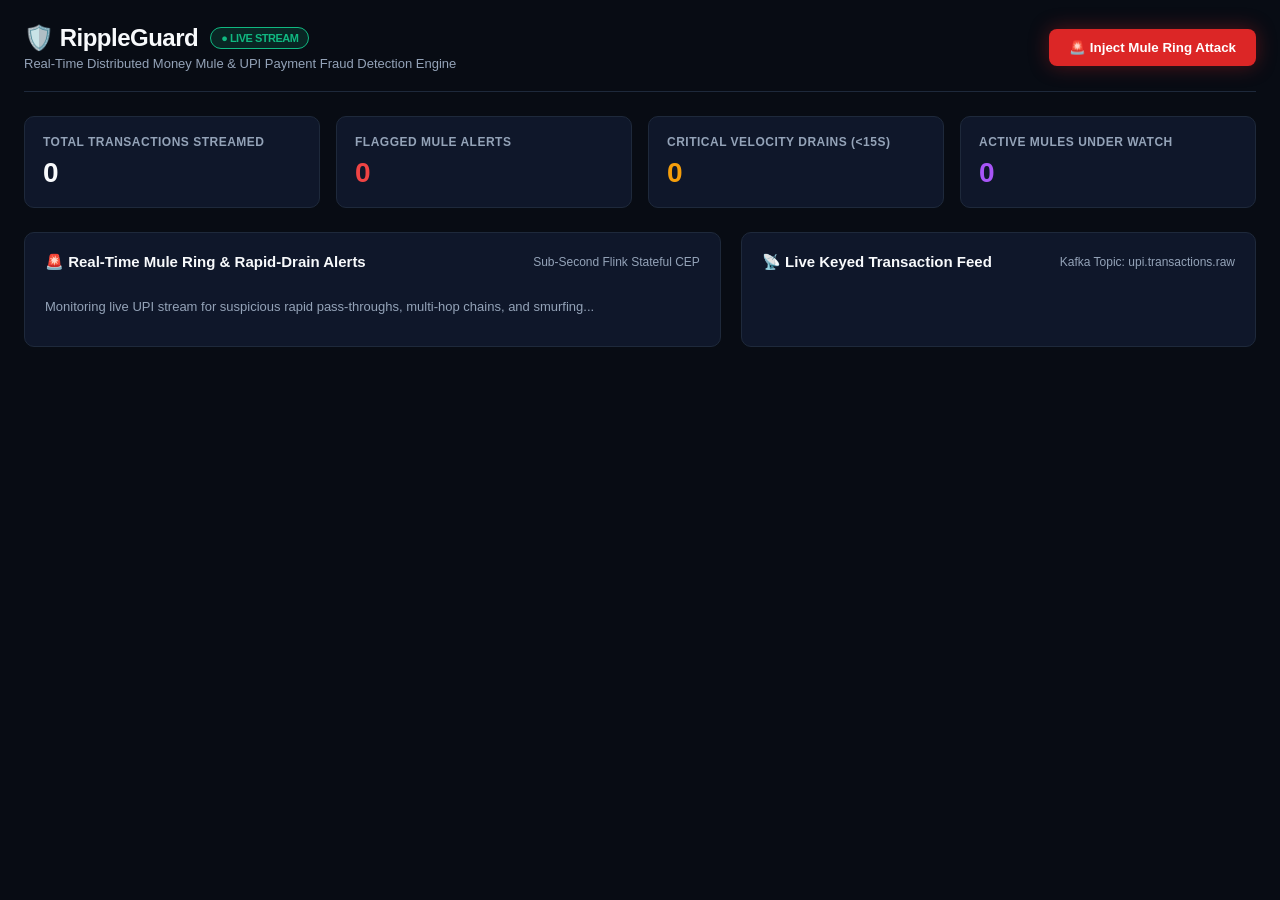
==== web-dashboard/public/index.html @ fb2a8efe "hades : test1" ====
<!DOCTYPE html>
<html lang="en">

<head>
  <meta charset="UTF-8">
  <title>UPI Fraud & Mule Stream Sentinel - SOC Dashboard</title>
  <meta name="viewport" content="width=device-width, initial-scale=1">
  <link rel="stylesheet" href="styles.css">
</head>

<body>

  <header>
    <div class="logo-group">
      <h1>🛡️ RippleGuard <span class="live-indicator">● LIVE STREAM</span></h1>
      <p style="font-size: 13px; color: var(--text-dim); margin-top: 4px;">
        Real-Time Distributed Money Mule & UPI Payment Fraud Detection Engine
      </p>
    </div>
    <button class="btn-trigger" onclick="injectMuleAttack()">🚨 Inject Mule Ring Attack</button>
  </header>

  <div class="metrics-grid">
    <div class="metric-card">
      <h3>Total Transactions Streamed</h3>
      <div class="num" id="stat-tx">0</div>
    </div>
    <div class="metric-card">
      <h3>Flagged Mule Alerts</h3>
      <div class="num" style="color: var(--accent-red);" id="stat-alerts">0</div>
    </div>
    <div class="metric-card">
      <h3>Critical Velocity Drains (&lt;15s)</h3>
      <div class="num" style="color: var(--accent-orange);" id="stat-crit">0</div>
    </div>
    <div class="metric-card">
      <h3>Active Mules Under Watch</h3>
      <div class="num" style="color: var(--accent-purple);" id="stat-mules">0</div>
    </div>
  </div>

  <div class="layout-grid">
    <!-- Left Column: Real-Time Fraud & Mule Ring Alerts -->
    <div class="panel">
      <div class="panel-title">
        <span>🚨 Real-Time Mule Ring & Rapid-Drain Alerts</span>
        <span style="font-size: 12px; color: var(--text-dim); font-weight: normal;">Sub-Second Flink Stateful CEP</span>
      </div>
      <div class="feed-list" id="alerts-feed">
        <div style="color: var(--text-dim); font-size: 13px; padding: 12px 0;">
          Monitoring live UPI stream for suspicious rapid pass-throughs, multi-hop chains, and smurfing...
        </div>
      </div>
    </div>

    <!-- Right Column: Live UPI Transaction Feed -->
    <div class="panel">
      <div class="panel-title">
        <span>📡 Live Keyed Transaction Feed</span>
        <span style="font-size: 12px; color: var(--text-dim); font-weight: normal;">Kafka Topic:
          upi.transactions.raw</span>
      </div>
      <div class="feed-list" id="tx-feed"></div>
    </div>
  </div>

  <script src="app.js"></script>
</body>

</html>
---- web-dashboard/public/styles.css ----
:root {
  --bg-dark: #080c14;
  --panel-bg: #0f172a;
  --panel-border: #1e293b;
  --accent-red: #ef4444;
  --accent-orange: #f59e0b;
  --accent-green: #10b981;
  --accent-blue: #38bdf8;
  --accent-purple: #a855f7;
  --text-main: #f8fafc;
  --text-dim: #94a3b8;
}

* {
  box-sizing: border-box;
  margin: 0;
  padding: 0;
}

body {
  font-family: -apple-system, BlinkMacSystemFont, "Segoe UI", Roboto, "Helvetica Neue", Arial, sans-serif;
  background-color: var(--bg-dark);
  color: var(--text-main);
  padding: 24px;
}

header {
  display: flex;
  justify-content: space-between;
  align-items: center;
  padding-bottom: 20px;
  border-bottom: 1px solid var(--panel-border);
  margin-bottom: 24px;
}

.logo-group h1 {
  font-size: 24px;
  font-weight: 700;
  letter-spacing: -0.5px;
  display: flex;
  align-items: center;
  gap: 12px;
}

.live-indicator {
  font-size: 11px;
  font-weight: 700;
  padding: 4px 10px;
  border-radius: 9999px;
  background: rgba(16, 185, 129, 0.15);
  color: var(--accent-green);
  border: 1px solid var(--accent-green);
}

.btn-trigger {
  background: #dc2626;
  color: white;
  border: none;
  padding: 11px 20px;
  border-radius: 8px;
  font-weight: 700;
  cursor: pointer;
  box-shadow: 0 0 20px rgba(220, 38, 38, 0.35);
  transition: all 0.2s;
}

.btn-trigger:hover {
  background: #b91c1c;
  transform: translateY(-1px);
}

.metrics-grid {
  display: grid;
  grid-template-columns: repeat(auto-fit, minmax(220px, 1fr));
  gap: 16px;
  margin-bottom: 24px;
}

.metric-card {
  background: var(--panel-bg);
  border: 1px solid var(--panel-border);
  border-radius: 10px;
  padding: 18px;
}

.metric-card h3 {
  font-size: 12px;
  color: var(--text-dim);
  text-transform: uppercase;
  letter-spacing: 0.5px;
  margin-bottom: 8px;
}

.metric-card .num {
  font-size: 28px;
  font-weight: 700;
}

.layout-grid {
  display: grid;
  grid-template-columns: 1.15fr 0.85fr;
  gap: 20px;
}

@media (max-width: 950px) {
  .layout-grid {
    grid-template-columns: 1fr;
  }
}

.panel {
  background: var(--panel-bg);
  border: 1px solid var(--panel-border);
  border-radius: 10px;
  padding: 20px;
  display: flex;
  flex-direction: column;
}

.panel-title {
  font-size: 15px;
  font-weight: 600;
  display: flex;
  justify-content: space-between;
  align-items: center;
  margin-bottom: 16px;
}

.feed-list {
  max-height: 520px;
  overflow-y: auto;
  display: flex;
  flex-direction: column;
  gap: 10px;
}

.alert-card {
  background: rgba(239, 68, 68, 0.08);
  border-left: 4px solid var(--accent-red);
  padding: 14px;
  border-radius: 6px;
  animation: slideIn 0.25s ease-out;
}

.alert-top {
  display: flex;
  justify-content: space-between;
  font-size: 13px;
  font-weight: 700;
  margin-bottom: 6px;
}

.alert-risk {
  color: var(--accent-red);
  font-weight: 700;
}

.badge-crit {
  background: var(--accent-red);
  color: white;
  padding: 2px 7px;
  border-radius: 4px;
  font-size: 10px;
  font-weight: 700;
  margin-right: 6px;
}

.badge-high {
  background: var(--accent-orange);
  color: black;
  padding: 2px 7px;
  border-radius: 4px;
  font-size: 10px;
  font-weight: 700;
  margin-right: 6px;
}

.badge-bank {
  background: #1e293b;
  color: #38bdf8;
  padding: 2px 6px;
  border-radius: 4px;
  font-size: 10px;
  font-weight: 600;
}

.badge-loc {
  color: #94a3b8;
  font-size: 11px;
}

.vpa-dim {
  color: #64748b;
  font-size: 11px;
  font-weight: normal;
}

.mule-highlight {
  color: #fca5a5;
  font-size: 13px;
  margin-bottom: 4px;
}

.alert-details-text {
  color: #cbd5e1;
  font-size: 12px;
  margin-top: 4px;
}

.alert-footer {
  font-size: 11px;
  color: #64748b;
  margin-top: 6px;
  padding-top: 4px;
  border-top: 1px dashed rgba(255, 255, 255, 0.1);
}

.alert-desc {
  font-size: 12px;
  color: var(--text-dim);
  line-height: 1.5;
}

.tx-row {
  font-family: -apple-system, BlinkMacSystemFont, "Segoe UI", Roboto, sans-serif;
  font-size: 12px;
  padding: 10px 12px;
  border-bottom: 1px solid #1e293b;
  display: flex;
  justify-content: space-between;
  align-items: center;
  border-radius: 4px;
  transition: background 0.2s;
}

.tx-row:hover {
  background: rgba(255, 255, 255, 0.02);
}

.tx-main {
  display: flex;
  flex-direction: column;
  gap: 3px;
}

.tx-flow {
  font-size: 12px;
  color: #f1f5f9;
}

.tx-meta {
  display: flex;
  align-items: center;
  gap: 8px;
}

.tx-id {
  color: #475569;
  font-size: 10px;
  font-family: ui-monospace, monospace;
}

.tx-amount {
  color: var(--accent-blue);
  font-weight: 700;
  font-size: 14px;
  font-family: ui-monospace, monospace;
}

@keyframes slideIn {
  from {
    opacity: 0;
    transform: translateY(-6px);
  }

  to {
    opacity: 1;
    transform: translateY(0);
  }
}
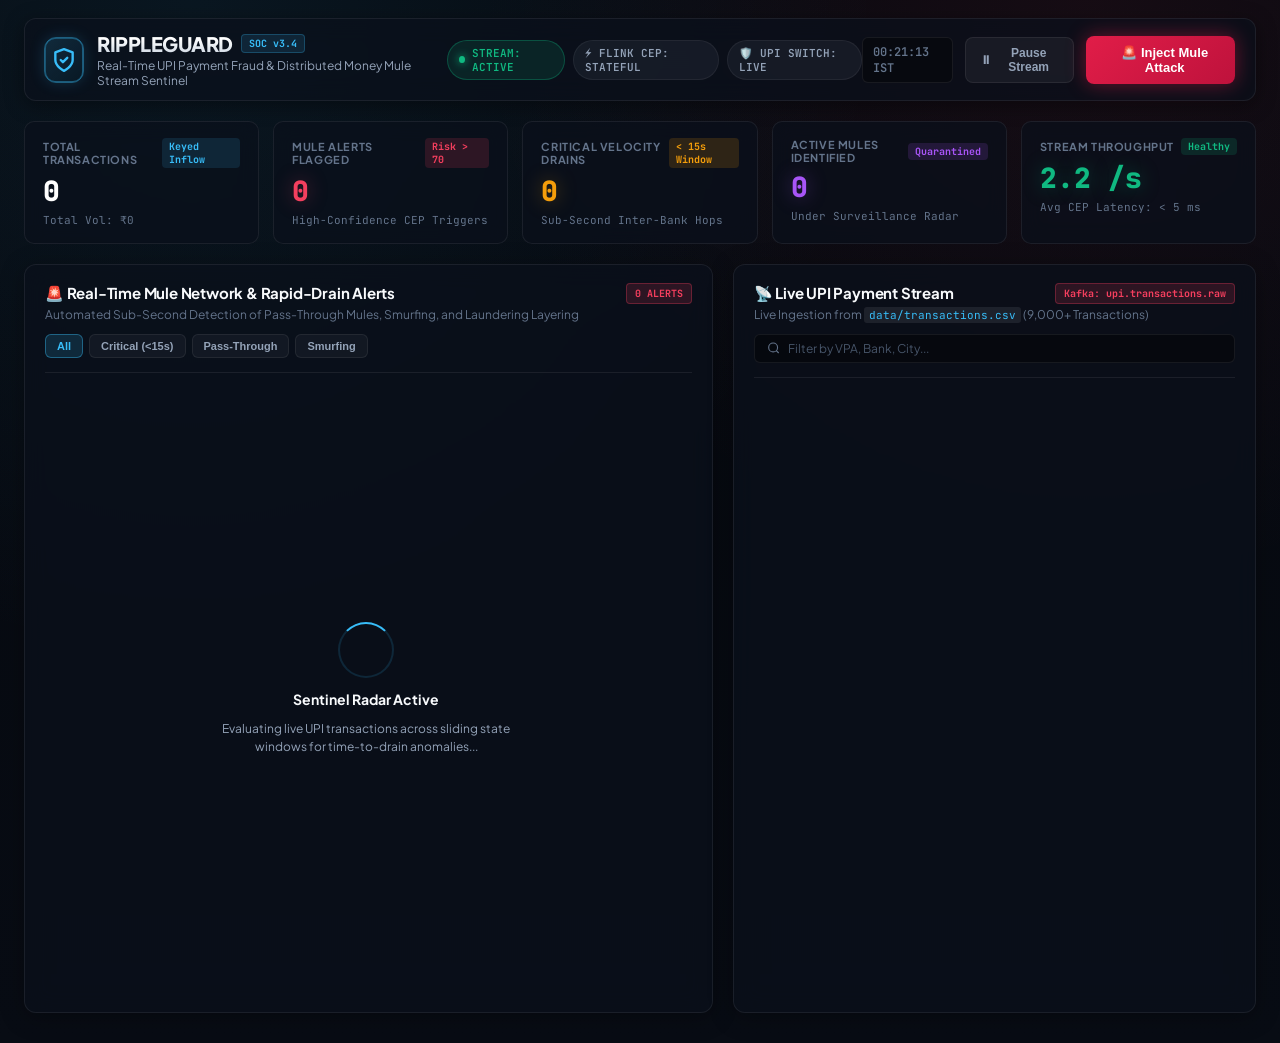
==== commit cb7ab178: "hades: test 2" ====
--- a/web-dashboard/public/index.html
+++ b/web-dashboard/public/index.html
@@ -3,68 +3,172 @@
 
 <head>
   <meta charset="UTF-8">
-  <title>UPI Fraud & Mule Stream Sentinel - SOC Dashboard</title>
+  <title>RippleGuard // UPI Money Mule Stream Sentinel - SOC Command Center</title>
   <meta name="viewport" content="width=device-width, initial-scale=1">
+  <link rel="preconnect" href="https://fonts.googleapis.com">
+  <link rel="preconnect" href="https://fonts.gstatic.com" crossorigin>
+  <link href="https://fonts.googleapis.com/css2?family=JetBrains+Mono:wght@400;500;700&family=Plus+Jakarta+Sans:wght@400;500;600;700;800&display=swap" rel="stylesheet">
   <link rel="stylesheet" href="styles.css">
 </head>
 
 <body>
 
-  <header>
-    <div class="logo-group">
-      <h1>🛡️ RippleGuard <span class="live-indicator">● LIVE STREAM</span></h1>
-      <p style="font-size: 13px; color: var(--text-dim); margin-top: 4px;">
-        Real-Time Distributed Money Mule & UPI Payment Fraud Detection Engine
-      </p>
-    </div>
-    <button class="btn-trigger" onclick="injectMuleAttack()">🚨 Inject Mule Ring Attack</button>
-  </header>
-
-  <div class="metrics-grid">
-    <div class="metric-card">
-      <h3>Total Transactions Streamed</h3>
-      <div class="num" id="stat-tx">0</div>
-    </div>
-    <div class="metric-card">
-      <h3>Flagged Mule Alerts</h3>
-      <div class="num" style="color: var(--accent-red);" id="stat-alerts">0</div>
-    </div>
-    <div class="metric-card">
-      <h3>Critical Velocity Drains (&lt;15s)</h3>
-      <div class="num" style="color: var(--accent-orange);" id="stat-crit">0</div>
-    </div>
-    <div class="metric-card">
-      <h3>Active Mules Under Watch</h3>
-      <div class="num" style="color: var(--accent-purple);" id="stat-mules">0</div>
-    </div>
-  </div>
-
-  <div class="layout-grid">
-    <!-- Left Column: Real-Time Fraud & Mule Ring Alerts -->
-    <div class="panel">
-      <div class="panel-title">
-        <span>🚨 Real-Time Mule Ring & Rapid-Drain Alerts</span>
-        <span style="font-size: 12px; color: var(--text-dim); font-weight: normal;">Sub-Second Flink Stateful CEP</span>
+  <!-- Top System Header -->
+  <header class="soc-header">
+    <div class="brand-section">
+      <div class="logo-shield">
+        <svg width="26" height="26" viewBox="0 0 24 24" fill="none" stroke="currentColor" stroke-width="2.2" stroke-linecap="round" stroke-linejoin="round">
+          <path d="M12 22s8-4 8-10V5l-8-3-8 3v7c0 6 8 10 8 10z"></path>
+          <path d="m9 12 2 2 4-4"></path>
+        </svg>
+        <span class="shield-pulse"></span>
       </div>
-      <div class="feed-list" id="alerts-feed">
-        <div style="color: var(--text-dim); font-size: 13px; padding: 12px 0;">
-          Monitoring live UPI stream for suspicious rapid pass-throughs, multi-hop chains, and smurfing...
+      <div class="brand-text">
+        <div class="brand-title">
+          <span class="title-main">RIPPLEGUARD</span>
+          <span class="version-tag">SOC v3.4</span>
+        </div>
+        <div class="brand-subtitle">
+          Real-Time UPI Payment Fraud & Distributed Money Mule Stream Sentinel
         </div>
       </div>
     </div>
 
-    <!-- Right Column: Live UPI Transaction Feed -->
-    <div class="panel">
-      <div class="panel-title">
-        <span>📡 Live Keyed Transaction Feed</span>
-        <span style="font-size: 12px; color: var(--text-dim); font-weight: normal;">Kafka Topic:
-          upi.transactions.raw</span>
+    <!-- System Telemetry Indicators -->
+    <div class="system-status-pills">
+      <div class="status-pill status-active">
+        <span class="pulse-dot"></span>
+        <span>STREAM: ACTIVE</span>
       </div>
-      <div class="feed-list" id="tx-feed"></div>
+      <div class="status-pill status-tech">
+        <span>⚡ FLINK CEP: STATEFUL</span>
+      </div>
+      <div class="status-pill status-tech">
+        <span>🛡️ UPI SWITCH: LIVE</span>
+      </div>
     </div>
-  </div>
+
+    <!-- Clock & Primary Actions -->
+    <div class="header-actions">
+      <div class="live-clock" id="live-clock">--:--:-- IST</div>
+      <button class="btn-pause" id="btn-pause" onclick="togglePauseStream()">
+        <span id="pause-icon">⏸</span> <span id="pause-label">Pause Stream</span>
+      </button>
+      <button class="btn-attack" onclick="injectMuleAttack()">
+        <span class="radar-ping"></span>
+        <span class="btn-text">🚨 Inject Mule Attack</span>
+      </button>
+    </div>
+  </header>
+
+  <!-- High-Density SOC Metrics Bar -->
+  <section class="metrics-container">
+    <div class="metric-box">
+      <div class="metric-top">
+        <span class="metric-label">TOTAL TRANSACTIONS</span>
+        <span class="metric-tag tag-blue">Keyed Inflow</span>
+      </div>
+      <div class="metric-val" id="stat-tx">0</div>
+      <div class="metric-foot" id="stat-vol">Total Vol: ₹0</div>
+    </div>
+
+    <div class="metric-box">
+      <div class="metric-top">
+        <span class="metric-label">MULE ALERTS FLAGGED</span>
+        <span class="metric-tag tag-red">Risk &gt; 70</span>
+      </div>
+      <div class="metric-val color-red" id="stat-alerts">0</div>
+      <div class="metric-foot">High-Confidence CEP Triggers</div>
+    </div>
+
+    <div class="metric-box">
+      <div class="metric-top">
+        <span class="metric-label">CRITICAL VELOCITY DRAINS</span>
+        <span class="metric-tag tag-orange">&lt; 15s Window</span>
+      </div>
+      <div class="metric-val color-orange" id="stat-crit">0</div>
+      <div class="metric-foot">Sub-Second Inter-Bank Hops</div>
+    </div>
+
+    <div class="metric-box">
+      <div class="metric-top">
+        <span class="metric-label">ACTIVE MULES IDENTIFIED</span>
+        <span class="metric-tag tag-purple">Quarantined</span>
+      </div>
+      <div class="metric-val color-purple" id="stat-mules">0</div>
+      <div class="metric-foot">Under Surveillance Radar</div>
+    </div>
+
+    <div class="metric-box">
+      <div class="metric-top">
+        <span class="metric-label">STREAM THROUGHPUT</span>
+        <span class="metric-tag tag-green">Healthy</span>
+      </div>
+      <div class="metric-val color-green" id="stat-tps">2.2 /s</div>
+      <div class="metric-foot">Avg CEP Latency: &lt; 5 ms</div>
+    </div>
+  </section>
+
+  <!-- Main Grid Workspace -->
+  <main class="soc-grid">
+    <!-- Left Panel: Real-Time Fraud & Money Mule Detection Radar -->
+    <section class="soc-panel alerts-panel">
+      <div class="panel-header">
+        <div class="panel-headline">
+          <div class="title-with-badge">
+            <h2>🚨 Real-Time Mule Network &amp; Rapid-Drain Alerts</h2>
+            <span class="panel-count-badge" id="alerts-count-badge">0 ALERTS</span>
+          </div>
+          <p class="panel-caption">Automated Sub-Second Detection of Pass-Through Mules, Smurfing, and Laundering Layering</p>
+        </div>
+        
+        <!-- Filter Pills -->
+        <div class="filter-group">
+          <button class="filter-btn active" onclick="setAlertFilter('all')">All</button>
+          <button class="filter-btn" onclick="setAlertFilter('CRITICAL')">Critical (&lt;15s)</button>
+          <button class="filter-btn" onclick="setAlertFilter('RAPID_PASS_THROUGH_MULE')">Pass-Through</button>
+          <button class="filter-btn" onclick="setAlertFilter('FAN_IN_SMURFING_AGGREGATOR')">Smurfing</button>
+        </div>
+      </div>
+
+      <div class="alerts-stream-container" id="alerts-feed">
+        <div class="empty-state" id="alerts-placeholder">
+          <div class="scanner-ring"></div>
+          <div class="empty-title">Sentinel Radar Active</div>
+          <div class="empty-desc">Evaluating live UPI transactions across sliding state windows for time-to-drain anomalies...</div>
+        </div>
+      </div>
+    </section>
+
+    <!-- Right Panel: Live UPI Keyed Transaction Feed -->
+    <section class="soc-panel tx-panel">
+      <div class="panel-header">
+        <div class="panel-headline">
+          <div class="title-with-badge">
+            <h2>📡 Live UPI Payment Stream</h2>
+            <span class="panel-count-badge tag-blue">Kafka: upi.transactions.raw</span>
+          </div>
+          <p class="panel-caption">Live Ingestion from <code class="code-tag">data/transactions.csv</code> (9,000+ Transactions)</p>
+        </div>
+
+        <!-- Search Bar -->
+        <div class="tx-search-bar">
+          <svg width="14" height="14" viewBox="0 0 24 24" fill="none" stroke="currentColor" stroke-width="2">
+            <circle cx="11" cy="11" r="8"></circle>
+            <path d="m21 21-4.3-4.3"></path>
+          </svg>
+          <input type="text" id="tx-search" placeholder="Filter by VPA, Bank, City..." oninput="onTxSearch(this.value)">
+        </div>
+      </div>
+
+      <div class="tx-stream-container" id="tx-feed"></div>
+    </section>
+  </main>
+
+  <!-- Notification Toast -->
+  <div class="toast-container" id="toast-container"></div>
 
   <script src="app.js"></script>
 </body>
 
-</html>+</html>
--- a/web-dashboard/public/styles.css
+++ b/web-dashboard/public/styles.css
@@ -1,14 +1,30 @@
+/**
+ * RippleGuard Enterprise Dark Theme Stylesheet
+ * High-Density Fintech & Cyber SOC Command Center
+ */
+
 :root {
-  --bg-dark: #080c14;
-  --panel-bg: #0f172a;
-  --panel-border: #1e293b;
-  --accent-red: #ef4444;
-  --accent-orange: #f59e0b;
-  --accent-green: #10b981;
+  --bg-core: #06090f;
+  --bg-surface: #0b111c;
+  --bg-surface-elevated: #101928;
+  --border-subtle: rgba(255, 255, 255, 0.07);
+  --border-strong: rgba(56, 189, 248, 0.2);
+  --border-glow: rgba(239, 68, 68, 0.25);
+  
   --accent-blue: #38bdf8;
+  --accent-cyan: #06b6d4;
+  --accent-emerald: #10b981;
+  --accent-crimson: #f43f5e;
+  --accent-amber: #f59e0b;
   --accent-purple: #a855f7;
-  --text-main: #f8fafc;
-  --text-dim: #94a3b8;
+
+  --text-primary: #f8fafc;
+  --text-secondary: #94a3b8;
+  --text-muted: #64748b;
+  --text-dim: #475569;
+
+  --font-sans: 'Plus Jakarta Sans', -apple-system, BlinkMacSystemFont, "Segoe UI", Roboto, sans-serif;
+  --font-mono: 'JetBrains Mono', ui-monospace, SFMono-Regular, monospace;
 }
 
 * {
@@ -18,263 +34,869 @@
 }
 
 body {
-  font-family: -apple-system, BlinkMacSystemFont, "Segoe UI", Roboto, "Helvetica Neue", Arial, sans-serif;
-  background-color: var(--bg-dark);
-  color: var(--text-main);
-  padding: 24px;
-}
-
-header {
+  font-family: var(--font-sans);
+  background-color: var(--bg-core);
+  background-image: 
+    radial-gradient(ellipse at 15% 0%, rgba(56, 189, 248, 0.08) 0%, transparent 45%),
+    radial-gradient(ellipse at 85% 0%, rgba(244, 63, 94, 0.07) 0%, transparent 40%),
+    linear-gradient(to bottom, #06090f 0%, #080c14 100%);
+  color: var(--text-primary);
+  min-height: 100vh;
+  padding: 18px 24px 30px 24px;
+  overflow-x: hidden;
+  -webkit-font-smoothing: antialiased;
+}
+
+/* ----------------------------------------------------
+   1. Header Section
+---------------------------------------------------- */
+.soc-header {
   display: flex;
   justify-content: space-between;
   align-items: center;
-  padding-bottom: 20px;
-  border-bottom: 1px solid var(--panel-border);
-  margin-bottom: 24px;
-}
-
-.logo-group h1 {
-  font-size: 24px;
-  font-weight: 700;
+  padding: 12px 20px;
+  background: rgba(11, 17, 28, 0.7);
+  backdrop-filter: blur(12px);
+  border: 1px solid var(--border-subtle);
+  border-radius: 12px;
+  margin-bottom: 20px;
+  box-shadow: 0 4px 20px rgba(0, 0, 0, 0.4);
+}
+
+.brand-section {
+  display: flex;
+  align-items: center;
+  gap: 14px;
+}
+
+.logo-shield {
+  position: relative;
+  width: 44px;
+  height: 44px;
+  background: linear-gradient(135deg, rgba(56, 189, 248, 0.15) 0%, rgba(6, 182, 212, 0.05) 100%);
+  border: 1px solid rgba(56, 189, 248, 0.35);
+  border-radius: 10px;
+  display: flex;
+  align-items: center;
+  justify-content: center;
+  color: var(--accent-blue);
+  box-shadow: 0 0 16px rgba(56, 189, 248, 0.2);
+}
+
+.shield-pulse {
+  position: absolute;
+  inset: -2px;
+  border-radius: 12px;
+  border: 1px solid var(--accent-blue);
+  opacity: 0.4;
+  animation: pulse-ring 2.5s infinite;
+}
+
+.brand-title {
+  display: flex;
+  align-items: center;
+  gap: 8px;
+}
+
+.title-main {
+  font-size: 20px;
+  font-weight: 800;
   letter-spacing: -0.5px;
+  background: linear-gradient(180deg, #ffffff 30%, #cbd5e1 100%);
+  -webkit-background-clip: text;
+  -webkit-text-fill-color: transparent;
+}
+
+.version-tag {
+  font-size: 10px;
+  font-weight: 700;
+  font-family: var(--font-mono);
+  background: rgba(56, 189, 248, 0.12);
+  color: var(--accent-blue);
+  border: 1px solid rgba(56, 189, 248, 0.25);
+  padding: 2px 7px;
+  border-radius: 4px;
+}
+
+.brand-subtitle {
+  font-size: 12px;
+  color: var(--text-secondary);
+  margin-top: 2px;
+}
+
+.system-status-pills {
+  display: flex;
+  gap: 8px;
+  align-items: center;
+}
+
+.status-pill {
+  font-size: 11px;
+  font-weight: 600;
+  font-family: var(--font-mono);
+  padding: 5px 11px;
+  border-radius: 9999px;
+  display: flex;
+  align-items: center;
+  gap: 7px;
+}
+
+.status-active {
+  background: rgba(16, 185, 129, 0.12);
+  color: var(--accent-emerald);
+  border: 1px solid rgba(16, 185, 129, 0.3);
+}
+
+.pulse-dot {
+  width: 7px;
+  height: 7px;
+  background: var(--accent-emerald);
+  border-radius: 50%;
+  box-shadow: 0 0 8px var(--accent-emerald);
+  animation: pulse 1.6s infinite;
+}
+
+.status-tech {
+  background: rgba(148, 163, 184, 0.08);
+  color: var(--text-secondary);
+  border: 1px solid rgba(255, 255, 255, 0.06);
+}
+
+.header-actions {
   display: flex;
   align-items: center;
   gap: 12px;
 }
 
-.live-indicator {
-  font-size: 11px;
-  font-weight: 700;
-  padding: 4px 10px;
-  border-radius: 9999px;
-  background: rgba(16, 185, 129, 0.15);
-  color: var(--accent-green);
-  border: 1px solid var(--accent-green);
-}
-
-.btn-trigger {
-  background: #dc2626;
+.live-clock {
+  font-family: var(--font-mono);
+  font-size: 12px;
+  font-weight: 600;
+  color: var(--text-muted);
+  background: rgba(0, 0, 0, 0.35);
+  padding: 6px 10px;
+  border-radius: 6px;
+  border: 1px solid var(--border-subtle);
+}
+
+.btn-pause {
+  background: rgba(255, 255, 255, 0.05);
+  border: 1px solid var(--border-subtle);
+  color: var(--text-secondary);
+  padding: 8px 14px;
+  border-radius: 8px;
+  font-size: 12px;
+  font-weight: 600;
+  cursor: pointer;
+  display: flex;
+  align-items: center;
+  gap: 6px;
+  transition: all 0.2s;
+}
+
+.btn-pause:hover {
+  background: rgba(255, 255, 255, 0.1);
+  color: var(--text-primary);
+}
+
+.btn-attack {
+  position: relative;
+  background: linear-gradient(135deg, #e11d48 0%, #be123c 100%);
   color: white;
   border: none;
-  padding: 11px 20px;
+  padding: 9px 18px;
   border-radius: 8px;
+  font-size: 13px;
   font-weight: 700;
   cursor: pointer;
-  box-shadow: 0 0 20px rgba(220, 38, 38, 0.35);
-  transition: all 0.2s;
-}
-
-.btn-trigger:hover {
-  background: #b91c1c;
+  display: flex;
+  align-items: center;
+  gap: 8px;
+  box-shadow: 0 0 20px rgba(225, 29, 72, 0.45);
+  transition: all 0.2s ease;
+  overflow: hidden;
+}
+
+.btn-attack:hover {
+  background: linear-gradient(135deg, #f43f5e 0%, #e11d48 100%);
+  box-shadow: 0 0 28px rgba(244, 63, 94, 0.6);
   transform: translateY(-1px);
 }
 
-.metrics-grid {
+.btn-attack:active {
+  transform: translateY(1px);
+}
+
+/* ----------------------------------------------------
+   2. Metrics Ribbon
+---------------------------------------------------- */
+.metrics-container {
   display: grid;
-  grid-template-columns: repeat(auto-fit, minmax(220px, 1fr));
-  gap: 16px;
-  margin-bottom: 24px;
-}
-
-.metric-card {
-  background: var(--panel-bg);
-  border: 1px solid var(--panel-border);
-  border-radius: 10px;
-  padding: 18px;
-}
-
-.metric-card h3 {
-  font-size: 12px;
-  color: var(--text-dim);
-  text-transform: uppercase;
-  letter-spacing: 0.5px;
-  margin-bottom: 8px;
-}
-
-.metric-card .num {
-  font-size: 28px;
-  font-weight: 700;
-}
-
-.layout-grid {
-  display: grid;
-  grid-template-columns: 1.15fr 0.85fr;
-  gap: 20px;
-}
-
-@media (max-width: 950px) {
-  .layout-grid {
+  grid-template-columns: repeat(5, 1fr);
+  gap: 14px;
+  margin-bottom: 20px;
+}
+
+@media (max-width: 1200px) {
+  .metrics-container {
+    grid-template-columns: repeat(3, 1fr);
+  }
+}
+@media (max-width: 800px) {
+  .metrics-container {
     grid-template-columns: 1fr;
   }
 }
 
-.panel {
-  background: var(--panel-bg);
-  border: 1px solid var(--panel-border);
+.metric-box {
+  background: rgba(11, 17, 28, 0.7);
+  backdrop-filter: blur(10px);
+  border: 1px solid var(--border-subtle);
   border-radius: 10px;
-  padding: 20px;
+  padding: 16px 18px;
+  position: relative;
+  overflow: hidden;
+  transition: transform 0.2s, border-color 0.2s;
+}
+
+.metric-box:hover {
+  border-color: rgba(255, 255, 255, 0.15);
+  transform: translateY(-2px);
+}
+
+.metric-top {
+  display: flex;
+  justify-content: space-between;
+  align-items: center;
+  margin-bottom: 8px;
+}
+
+.metric-label {
+  font-size: 11px;
+  font-weight: 700;
+  color: var(--text-muted);
+  letter-spacing: 0.6px;
+}
+
+.metric-tag {
+  font-size: 10px;
+  font-weight: 700;
+  font-family: var(--font-mono);
+  padding: 2px 7px;
+  border-radius: 4px;
+}
+
+.tag-blue { background: rgba(56, 189, 248, 0.12); color: var(--accent-blue); }
+.tag-red { background: rgba(244, 63, 94, 0.15); color: var(--accent-crimson); }
+.tag-orange { background: rgba(245, 158, 11, 0.15); color: var(--accent-amber); }
+.tag-purple { background: rgba(168, 85, 247, 0.15); color: var(--accent-purple); }
+.tag-green { background: rgba(16, 185, 129, 0.15); color: var(--accent-emerald); }
+
+.metric-val {
+  font-size: 28px;
+  font-weight: 800;
+  font-family: var(--font-mono);
+  line-height: 1.1;
+  margin-bottom: 6px;
+  color: #ffffff;
+}
+
+.color-red { color: var(--accent-crimson); text-shadow: 0 0 20px rgba(244, 63, 94, 0.35); }
+.color-orange { color: var(--accent-amber); text-shadow: 0 0 20px rgba(245, 158, 11, 0.35); }
+.color-purple { color: var(--accent-purple); text-shadow: 0 0 20px rgba(168, 85, 247, 0.35); }
+.color-green { color: var(--accent-emerald); text-shadow: 0 0 20px rgba(16, 185, 129, 0.35); }
+
+.metric-foot {
+  font-size: 11px;
+  color: var(--text-muted);
+  font-family: var(--font-mono);
+}
+
+/* ----------------------------------------------------
+   3. Main Grid Layout
+---------------------------------------------------- */
+.soc-grid {
+  display: grid;
+  grid-template-columns: 1.25fr 0.95fr;
+  gap: 20px;
+}
+
+@media (max-width: 1080px) {
+  .soc-grid {
+    grid-template-columns: 1fr;
+  }
+}
+
+.soc-panel {
+  background: rgba(11, 17, 28, 0.7);
+  backdrop-filter: blur(12px);
+  border: 1px solid var(--border-subtle);
+  border-radius: 12px;
+  padding: 18px 20px;
   display: flex;
   flex-direction: column;
-}
-
-.panel-title {
+  box-shadow: 0 4px 24px rgba(0, 0, 0, 0.3);
+}
+
+.panel-header {
+  margin-bottom: 16px;
+  padding-bottom: 14px;
+  border-bottom: 1px solid var(--border-subtle);
+}
+
+.panel-headline {
+  margin-bottom: 12px;
+}
+
+.title-with-badge {
+  display: flex;
+  align-items: center;
+  justify-content: space-between;
+}
+
+.title-with-badge h2 {
   font-size: 15px;
+  font-weight: 700;
+  letter-spacing: -0.2px;
+  display: flex;
+  align-items: center;
+  gap: 8px;
+}
+
+.panel-count-badge {
+  font-size: 10px;
+  font-family: var(--font-mono);
+  font-weight: 700;
+  padding: 3px 8px;
+  border-radius: 4px;
+  background: rgba(244, 63, 94, 0.15);
+  color: var(--accent-crimson);
+  border: 1px solid rgba(244, 63, 94, 0.3);
+}
+
+.panel-caption {
+  font-size: 12px;
+  color: var(--text-muted);
+  margin-top: 3px;
+}
+
+.code-tag {
+  font-family: var(--font-mono);
+  background: rgba(255, 255, 255, 0.08);
+  padding: 1px 5px;
+  border-radius: 3px;
+  font-size: 11px;
+  color: var(--accent-blue);
+}
+
+/* Filter Buttons */
+.filter-group {
+  display: flex;
+  gap: 6px;
+  flex-wrap: wrap;
+}
+
+.filter-btn {
+  background: rgba(255, 255, 255, 0.04);
+  border: 1px solid var(--border-subtle);
+  color: var(--text-secondary);
+  font-size: 11px;
   font-weight: 600;
+  padding: 5px 11px;
+  border-radius: 6px;
+  cursor: pointer;
+  transition: all 0.15s;
+}
+
+.filter-btn:hover {
+  background: rgba(255, 255, 255, 0.09);
+  color: var(--text-primary);
+}
+
+.filter-btn.active {
+  background: rgba(56, 189, 248, 0.15);
+  color: var(--accent-blue);
+  border-color: rgba(56, 189, 248, 0.4);
+}
+
+/* Search Bar */
+.tx-search-bar {
+  display: flex;
+  align-items: center;
+  gap: 8px;
+  background: rgba(0, 0, 0, 0.4);
+  border: 1px solid var(--border-subtle);
+  border-radius: 6px;
+  padding: 6px 12px;
+  color: var(--text-muted);
+}
+
+.tx-search-bar input {
+  background: transparent;
+  border: none;
+  color: var(--text-primary);
+  font-size: 12px;
+  width: 100%;
+  outline: none;
+  font-family: var(--font-sans);
+}
+
+.tx-search-bar input::placeholder {
+  color: var(--text-dim);
+}
+
+/* ----------------------------------------------------
+   4. Alert Cards Stream
+---------------------------------------------------- */
+.alerts-stream-container {
+  height: 600px;
+  overflow-y: auto;
+  display: flex;
+  flex-direction: column;
+  gap: 14px;
+  padding-right: 4px;
+}
+
+.alert-card {
+  background: linear-gradient(180deg, rgba(20, 27, 40, 0.85) 0%, rgba(13, 19, 30, 0.95) 100%);
+  border: 1px solid rgba(255, 255, 255, 0.08);
+  border-left: 4px solid var(--accent-crimson);
+  border-radius: 10px;
+  padding: 16px 18px;
+  display: flex;
+  flex-direction: column;
+  gap: 12px;
+  animation: slide-in 0.28s ease-out;
+  box-shadow: 0 4px 16px rgba(0, 0, 0, 0.35);
+  position: relative;
+  transition: transform 0.15s, border-color 0.15s;
+}
+
+.alert-card.high-severity {
+  border-left-color: var(--accent-amber);
+}
+
+.alert-card:hover {
+  transform: translateY(-1px);
+  border-color: rgba(255, 255, 255, 0.18);
+}
+
+.alert-card-top {
   display: flex;
   justify-content: space-between;
   align-items: center;
-  margin-bottom: 16px;
-}
-
-.feed-list {
-  max-height: 520px;
+}
+
+.alert-rule-badge {
+  display: flex;
+  align-items: center;
+  gap: 8px;
+}
+
+.severity-pill {
+  font-family: var(--font-mono);
+  font-size: 10px;
+  font-weight: 800;
+  padding: 3px 8px;
+  border-radius: 4px;
+  letter-spacing: 0.5px;
+}
+
+.pill-critical {
+  background: rgba(244, 63, 94, 0.2);
+  color: #ff6b85;
+  border: 1px solid rgba(244, 63, 94, 0.4);
+}
+
+.pill-high {
+  background: rgba(245, 158, 11, 0.2);
+  color: #fbbf24;
+  border: 1px solid rgba(245, 158, 11, 0.4);
+}
+
+.rule-name {
+  font-size: 13px;
+  font-weight: 700;
+  color: #ffffff;
+}
+
+.risk-meter {
+  display: flex;
+  align-items: center;
+  gap: 10px;
+}
+
+.risk-bar-container {
+  width: 64px;
+  height: 6px;
+  background: rgba(255, 255, 255, 0.1);
+  border-radius: 9999px;
+  overflow: hidden;
+}
+
+.risk-bar-fill {
+  height: 100%;
+  border-radius: 9999px;
+  background: linear-gradient(90deg, #f59e0b, #ef4444);
+}
+
+.risk-score-text {
+  font-family: var(--font-mono);
+  font-size: 12px;
+  font-weight: 700;
+  color: #ff6b85;
+}
+
+/* Laundering Flow Pipeline Visualization */
+.laundering-flow {
+  background: rgba(0, 0, 0, 0.35);
+  border: 1px solid rgba(255, 255, 255, 0.05);
+  border-radius: 8px;
+  padding: 12px 14px;
+  display: flex;
+  flex-direction: column;
+  gap: 8px;
+}
+
+.flow-step {
+  display: flex;
+  align-items: center;
+  justify-content: space-between;
+  font-size: 12px;
+}
+
+.flow-node {
+  display: flex;
+  align-items: center;
+  gap: 8px;
+}
+
+.node-role {
+  font-size: 10px;
+  font-weight: 700;
+  font-family: var(--font-mono);
+  padding: 2px 6px;
+  border-radius: 3px;
+}
+
+.role-victim { background: rgba(56, 189, 248, 0.15); color: var(--accent-blue); }
+.role-mule { background: rgba(244, 63, 94, 0.25); color: #ff6b85; font-weight: 800; border: 1px solid rgba(244, 63, 94, 0.4); }
+.role-dest { background: rgba(168, 85, 247, 0.15); color: var(--accent-purple); }
+
+.node-name {
+  font-weight: 600;
+  color: #ffffff;
+}
+
+.node-vpa {
+  font-family: var(--font-mono);
+  color: var(--text-muted);
+  font-size: 11px;
+}
+
+.flow-arrow-row {
+  display: flex;
+  align-items: center;
+  gap: 8px;
+  padding-left: 20px;
+  color: var(--accent-amber);
+  font-size: 11px;
+  font-family: var(--font-mono);
+}
+
+.flow-arrow-line {
+  flex-grow: 1;
+  height: 1px;
+  background: linear-gradient(90deg, rgba(245, 158, 11, 0.4), transparent);
+}
+
+.alert-tags-row {
+  display: flex;
+  justify-content: space-between;
+  align-items: center;
+  flex-wrap: wrap;
+  gap: 8px;
+}
+
+.tag-list {
+  display: flex;
+  align-items: center;
+  gap: 6px;
+  flex-wrap: wrap;
+}
+
+.info-pill {
+  font-size: 10px;
+  font-family: var(--font-mono);
+  font-weight: 600;
+  padding: 3px 8px;
+  border-radius: 4px;
+  background: rgba(255, 255, 255, 0.05);
+  color: var(--text-secondary);
+}
+
+.btn-quarantine {
+  background: rgba(244, 63, 94, 0.12);
+  color: #ff6b85;
+  border: 1px solid rgba(244, 63, 94, 0.3);
+  padding: 4px 10px;
+  border-radius: 5px;
+  font-size: 11px;
+  font-weight: 700;
+  cursor: pointer;
+  transition: all 0.15s;
+}
+
+.btn-quarantine:hover {
+  background: #f43f5e;
+  color: white;
+}
+
+/* ----------------------------------------------------
+   5. Live Transaction Stream
+---------------------------------------------------- */
+.tx-stream-container {
+  height: 600px;
   overflow-y: auto;
+  display: flex;
+  flex-direction: column;
+  gap: 8px;
+  padding-right: 4px;
+}
+
+.tx-item {
+  background: rgba(14, 21, 33, 0.6);
+  border: 1px solid var(--border-subtle);
+  border-radius: 8px;
+  padding: 10px 14px;
+  display: flex;
+  justify-content: space-between;
+  align-items: center;
+  animation: slide-in 0.22s ease-out;
+  transition: background 0.15s, border-color 0.15s;
+}
+
+.tx-item:hover {
+  background: rgba(20, 30, 48, 0.8);
+  border-color: rgba(255, 255, 255, 0.12);
+}
+
+.tx-left {
+  display: flex;
+  flex-direction: column;
+  gap: 3px;
+}
+
+.tx-participants {
+  display: flex;
+  align-items: center;
+  gap: 6px;
+  font-size: 12px;
+}
+
+.tx-name {
+  font-weight: 600;
+  color: #f1f5f9;
+}
+
+.tx-vpa {
+  font-family: var(--font-mono);
+  font-size: 11px;
+  color: var(--text-dim);
+}
+
+.tx-arrow {
+  color: var(--accent-blue);
+  font-weight: bold;
+}
+
+.tx-meta-row {
+  display: flex;
+  align-items: center;
+  gap: 8px;
+}
+
+.badge-bank {
+  font-family: var(--font-mono);
+  font-size: 9px;
+  font-weight: 700;
+  padding: 2px 5px;
+  border-radius: 3px;
+  background: rgba(56, 189, 248, 0.12);
+  color: var(--accent-blue);
+}
+
+.badge-city {
+  font-size: 11px;
+  color: var(--text-dim);
+}
+
+.badge-status {
+  font-size: 9px;
+  font-weight: 800;
+  font-family: var(--font-mono);
+  padding: 1px 4px;
+  border-radius: 2px;
+}
+
+.status-success { background: rgba(16, 185, 129, 0.15); color: var(--accent-emerald); }
+.status-failed { background: rgba(244, 63, 94, 0.15); color: var(--accent-crimson); }
+
+.tx-right {
+  display: flex;
+  flex-direction: column;
+  align-items: flex-end;
+  gap: 2px;
+}
+
+.tx-amount {
+  font-family: var(--font-mono);
+  font-size: 14px;
+  font-weight: 700;
+  color: var(--accent-blue);
+}
+
+.tx-time {
+  font-family: var(--font-mono);
+  font-size: 10px;
+  color: var(--text-dim);
+}
+
+/* Empty Radar State */
+.empty-state {
+  display: flex;
+  flex-direction: column;
+  align-items: center;
+  justify-content: center;
+  height: 100%;
+  text-align: center;
+  color: var(--text-muted);
+  gap: 12px;
+  padding: 40px;
+}
+
+.scanner-ring {
+  width: 56px;
+  height: 56px;
+  border: 2px solid rgba(56, 189, 248, 0.15);
+  border-top-color: var(--accent-blue);
+  border-radius: 50%;
+  animation: spin 1.8s linear infinite;
+}
+
+.empty-title {
+  font-size: 14px;
+  font-weight: 700;
+  color: var(--text-primary);
+}
+
+.empty-desc {
+  font-size: 12px;
+  max-width: 320px;
+  line-height: 1.5;
+  color: var(--text-secondary);
+}
+
+/* Toast Notifications */
+.toast-container {
+  position: fixed;
+  bottom: 24px;
+  right: 24px;
   display: flex;
   flex-direction: column;
   gap: 10px;
-}
-
-.alert-card {
-  background: rgba(239, 68, 68, 0.08);
-  border-left: 4px solid var(--accent-red);
-  padding: 14px;
-  border-radius: 6px;
-  animation: slideIn 0.25s ease-out;
-}
-
-.alert-top {
-  display: flex;
-  justify-content: space-between;
-  font-size: 13px;
-  font-weight: 700;
-  margin-bottom: 6px;
-}
-
-.alert-risk {
-  color: var(--accent-red);
-  font-weight: 700;
-}
-
-.badge-crit {
-  background: var(--accent-red);
+  z-index: 9999;
+}
+
+.toast {
+  background: rgba(16, 25, 40, 0.95);
+  border: 1px solid var(--accent-emerald);
   color: white;
-  padding: 2px 7px;
+  padding: 12px 18px;
+  border-radius: 8px;
+  font-size: 12px;
+  box-shadow: 0 8px 24px rgba(0, 0, 0, 0.5);
+  animation: slide-in 0.2s ease-out;
+}
+
+/* Animations & Scrollbars */
+@keyframes slide-in {
+  from { opacity: 0; transform: translateY(-8px); }
+  to { opacity: 1; transform: translateY(0); }
+}
+
+@keyframes pulse {
+  0%, 100% { opacity: 1; transform: scale(1); }
+  50% { opacity: 0.4; transform: scale(0.9); }
+}
+
+@keyframes pulse-ring {
+  0% { transform: scale(0.95); opacity: 0.6; }
+  50% { transform: scale(1.08); opacity: 0; }
+  100% { transform: scale(1.08); opacity: 0; }
+}
+
+@keyframes spin {
+  to { transform: rotate(360deg); }
+}
+
+::-webkit-scrollbar {
+  width: 6px;
+}
+::-webkit-scrollbar-track {
+  background: transparent;
+}
+::-webkit-scrollbar-thumb {
+  background: rgba(255, 255, 255, 0.12);
   border-radius: 4px;
-  font-size: 10px;
-  font-weight: 700;
-  margin-right: 6px;
-}
-
-.badge-high {
-  background: var(--accent-orange);
-  color: black;
-  padding: 2px 7px;
+}
+::-webkit-scrollbar-thumb:hover {
+  background: rgba(255, 255, 255, 0.22);
+}
+
+
+.toast {
+  background: rgba(16, 25, 40, 0.95);
+  border: 1px solid var(--accent-emerald);
+  color: white;
+  padding: 12px 18px;
+  border-radius: 8px;
+  font-size: 12px;
+  box-shadow: 0 8px 24px rgba(0, 0, 0, 0.5);
+  animation: slide-in 0.2s ease-out;
+}
+
+/* Animations & Scrollbars */
+@keyframes slide-in {
+  from { opacity: 0; transform: translateY(-8px); }
+  to { opacity: 1; transform: translateY(0); }
+}
+
+@keyframes pulse {
+  0%, 100% { opacity: 1; transform: scale(1); }
+  50% { opacity: 0.4; transform: scale(0.9); }
+}
+
+@keyframes pulse-ring {
+  0% { transform: scale(0.95); opacity: 0.6; }
+  50% { transform: scale(1.08); opacity: 0; }
+  100% { transform: scale(1.08); opacity: 0; }
+}
+
+@keyframes spin {
+  to { transform: rotate(360deg); }
+}
+
+::-webkit-scrollbar {
+  width: 6px;
+}
+::-webkit-scrollbar-track {
+  background: transparent;
+}
+::-webkit-scrollbar-thumb {
+  background: rgba(255, 255, 255, 0.12);
   border-radius: 4px;
-  font-size: 10px;
-  font-weight: 700;
-  margin-right: 6px;
-}
-
-.badge-bank {
-  background: #1e293b;
-  color: #38bdf8;
-  padding: 2px 6px;
-  border-radius: 4px;
-  font-size: 10px;
-  font-weight: 600;
-}
-
-.badge-loc {
-  color: #94a3b8;
-  font-size: 11px;
-}
-
-.vpa-dim {
-  color: #64748b;
-  font-size: 11px;
-  font-weight: normal;
-}
-
-.mule-highlight {
-  color: #fca5a5;
-  font-size: 13px;
-  margin-bottom: 4px;
-}
-
-.alert-details-text {
-  color: #cbd5e1;
-  font-size: 12px;
-  margin-top: 4px;
-}
-
-.alert-footer {
-  font-size: 11px;
-  color: #64748b;
-  margin-top: 6px;
-  padding-top: 4px;
-  border-top: 1px dashed rgba(255, 255, 255, 0.1);
-}
-
-.alert-desc {
-  font-size: 12px;
-  color: var(--text-dim);
-  line-height: 1.5;
-}
-
-.tx-row {
-  font-family: -apple-system, BlinkMacSystemFont, "Segoe UI", Roboto, sans-serif;
-  font-size: 12px;
-  padding: 10px 12px;
-  border-bottom: 1px solid #1e293b;
-  display: flex;
-  justify-content: space-between;
-  align-items: center;
-  border-radius: 4px;
-  transition: background 0.2s;
-}
-
-.tx-row:hover {
-  background: rgba(255, 255, 255, 0.02);
-}
-
-.tx-main {
-  display: flex;
-  flex-direction: column;
-  gap: 3px;
-}
-
-.tx-flow {
-  font-size: 12px;
-  color: #f1f5f9;
-}
-
-.tx-meta {
-  display: flex;
-  align-items: center;
-  gap: 8px;
-}
-
-.tx-id {
-  color: #475569;
-  font-size: 10px;
-  font-family: ui-monospace, monospace;
-}
-
-.tx-amount {
-  color: var(--accent-blue);
-  font-weight: 700;
-  font-size: 14px;
-  font-family: ui-monospace, monospace;
-}
-
-@keyframes slideIn {
-  from {
-    opacity: 0;
-    transform: translateY(-6px);
-  }
-
-  to {
-    opacity: 1;
-    transform: translateY(0);
-  }
+}
+::-webkit-scrollbar-thumb:hover {
+  background: rgba(255, 255, 255, 0.22);
 }
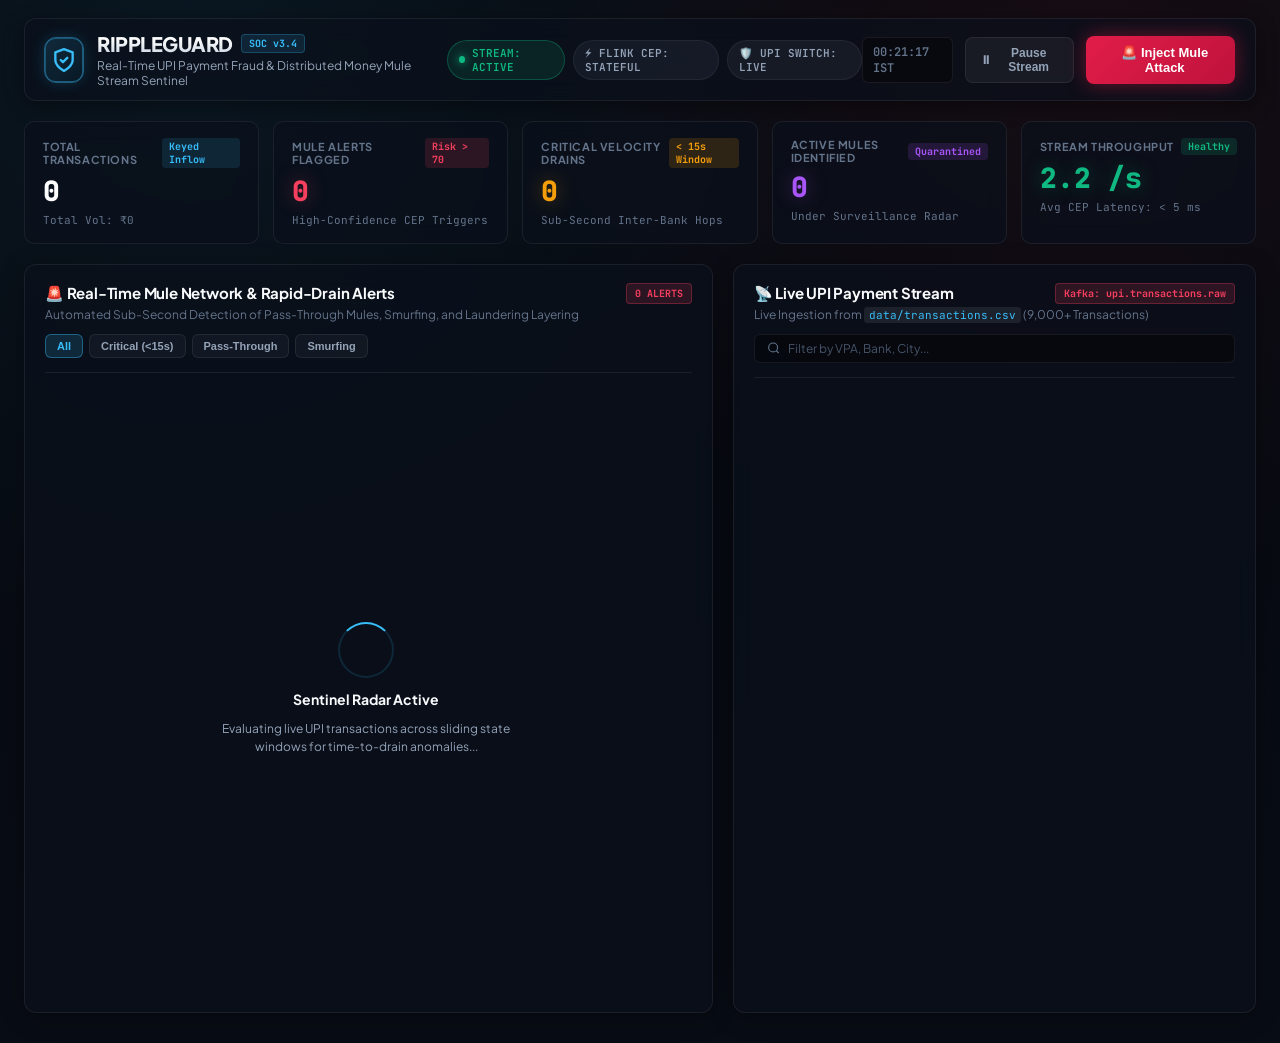
==== commit b3e8346e: "hades: working only ui needed" ====
--- a/web-dashboard/public/index.html
+++ b/web-dashboard/public/index.html
@@ -124,10 +124,10 @@
         
         <!-- Filter Pills -->
         <div class="filter-group">
-          <button class="filter-btn active" onclick="setAlertFilter('all')">All</button>
-          <button class="filter-btn" onclick="setAlertFilter('CRITICAL')">Critical (&lt;15s)</button>
-          <button class="filter-btn" onclick="setAlertFilter('RAPID_PASS_THROUGH_MULE')">Pass-Through</button>
-          <button class="filter-btn" onclick="setAlertFilter('FAN_IN_SMURFING_AGGREGATOR')">Smurfing</button>
+          <button class="filter-btn active" onclick="setAlertFilter('all', this)">All</button>
+          <button class="filter-btn" onclick="setAlertFilter('CRITICAL', this)">Critical (&lt;15s)</button>
+          <button class="filter-btn" onclick="setAlertFilter('RAPID_PASS_THROUGH_MULE', this)">Pass-Through</button>
+          <button class="filter-btn" onclick="setAlertFilter('FAN_IN_SMURFING_AGGREGATOR', this)">Smurfing</button>
         </div>
       </div>
 
--- a/web-dashboard/public/styles.css
+++ b/web-dashboard/public/styles.css
@@ -854,6 +854,18 @@
   background: rgba(255, 255, 255, 0.22);
 }
 
+/* Alert-flash animation — fires on panel header when new alert arrives */
+@keyframes alert-flash-anim {
+  0%   { background: rgba(244, 63, 94, 0.0); }
+  25%  { background: rgba(244, 63, 94, 0.18); box-shadow: 0 0 24px rgba(244, 63, 94, 0.3); }
+  60%  { background: rgba(244, 63, 94, 0.08); }
+  100% { background: transparent; }
+}
+.alert-flash {
+  animation: alert-flash-anim 1.2s ease-out forwards;
+  border-radius: 10px 10px 0 0;
+}
+
 
 .toast {
   background: rgba(16, 25, 40, 0.95);
@@ -899,4 +911,16 @@
 }
 ::-webkit-scrollbar-thumb:hover {
   background: rgba(255, 255, 255, 0.22);
+}
+
+/* Alert-flash animation — fires on panel header when new alert arrives */
+@keyframes alert-flash-anim {
+  0%   { background: rgba(244, 63, 94, 0.0); }
+  25%  { background: rgba(244, 63, 94, 0.18); box-shadow: 0 0 24px rgba(244, 63, 94, 0.3); }
+  60%  { background: rgba(244, 63, 94, 0.08); }
+  100% { background: transparent; }
+}
+.alert-flash {
+  animation: alert-flash-anim 1.2s ease-out forwards;
+  border-radius: 10px 10px 0 0;
 }
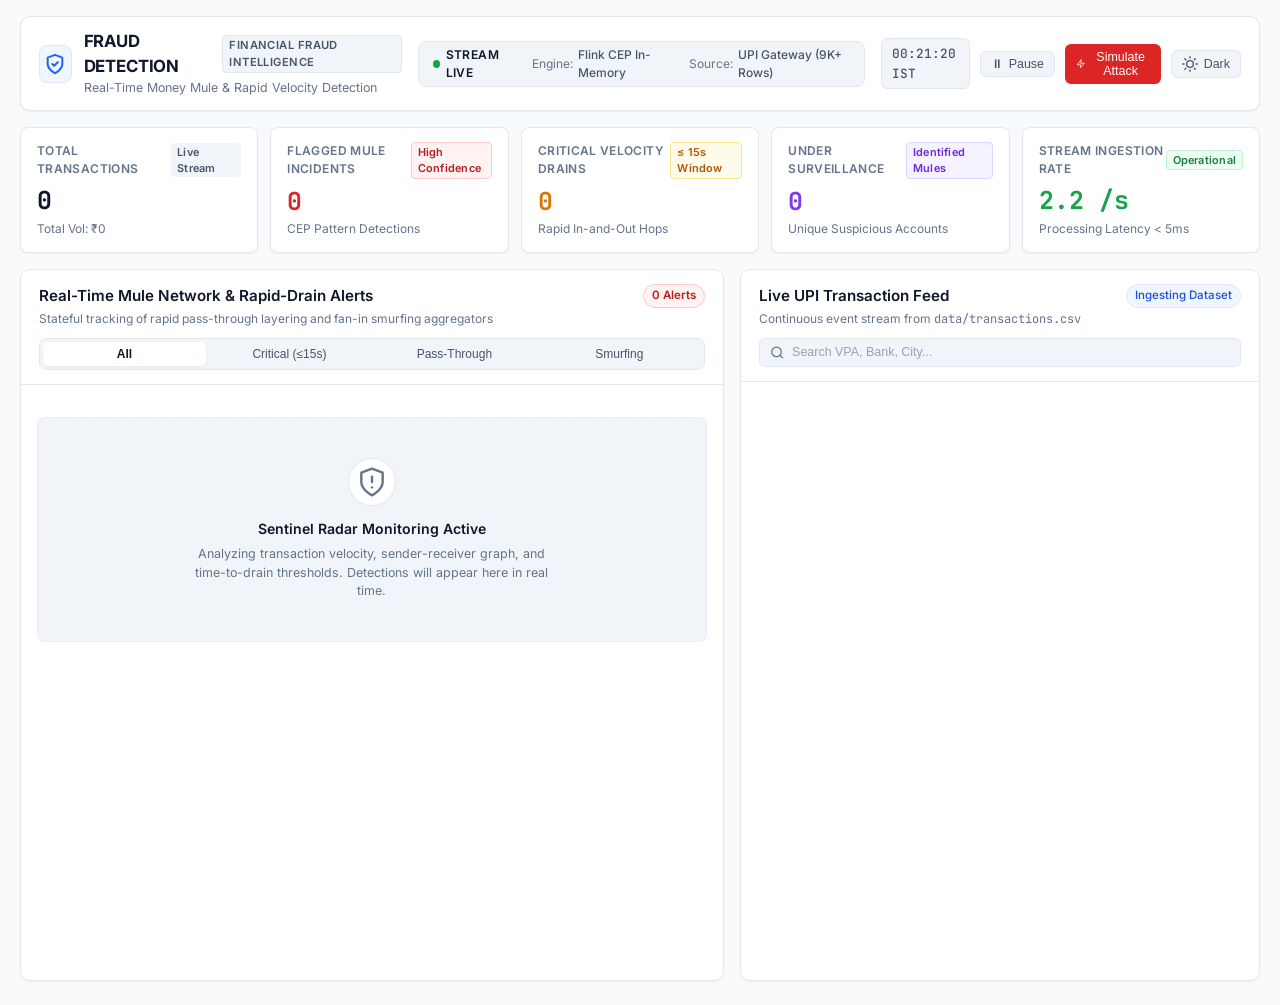
==== commit f75e1924: "hades: checked numbers logic" ====
--- a/web-dashboard/public/index.html
+++ b/web-dashboard/public/index.html
@@ -1,174 +1,211 @@
 <!DOCTYPE html>
-<html lang="en">
+<html lang="en" data-theme="light">
 
 <head>
   <meta charset="UTF-8">
-  <title>RippleGuard // UPI Money Mule Stream Sentinel - SOC Command Center</title>
+  <title>Sentinel | Real-Time UPI Money Mule & Fraud Detection Engine</title>
   <meta name="viewport" content="width=device-width, initial-scale=1">
   <link rel="preconnect" href="https://fonts.googleapis.com">
   <link rel="preconnect" href="https://fonts.gstatic.com" crossorigin>
-  <link href="https://fonts.googleapis.com/css2?family=JetBrains+Mono:wght@400;500;700&family=Plus+Jakarta+Sans:wght@400;500;600;700;800&display=swap" rel="stylesheet">
-  <link rel="stylesheet" href="styles.css">
+  <link href="https://fonts.googleapis.com/css2?family=Inter:wght@400;500;600;700&family=JetBrains+Mono:wght@400;500;600&display=swap" rel="stylesheet">
+  <link rel="stylesheet" href="styles.css?v=2">
 </head>
 
 <body>
 
-  <!-- Top System Header -->
-  <header class="soc-header">
-    <div class="brand-section">
-      <div class="logo-shield">
-        <svg width="26" height="26" viewBox="0 0 24 24" fill="none" stroke="currentColor" stroke-width="2.2" stroke-linecap="round" stroke-linejoin="round">
+  <!-- Enterprise Top Navigation Bar -->
+  <header class="app-header">
+    <div class="header-left">
+      <div class="brand-logo">
+        <svg width="22" height="22" viewBox="0 0 24 24" fill="none" stroke="currentColor" stroke-width="2.2" stroke-linecap="round" stroke-linejoin="round">
           <path d="M12 22s8-4 8-10V5l-8-3-8 3v7c0 6 8 10 8 10z"></path>
           <path d="m9 12 2 2 4-4"></path>
         </svg>
-        <span class="shield-pulse"></span>
-      </div>
-      <div class="brand-text">
-        <div class="brand-title">
-          <span class="title-main">RIPPLEGUARD</span>
-          <span class="version-tag">SOC v3.4</span>
-        </div>
-        <div class="brand-subtitle">
-          Real-Time UPI Payment Fraud & Distributed Money Mule Stream Sentinel
-        </div>
-      </div>
-    </div>
-
-    <!-- System Telemetry Indicators -->
-    <div class="system-status-pills">
-      <div class="status-pill status-active">
-        <span class="pulse-dot"></span>
-        <span>STREAM: ACTIVE</span>
-      </div>
-      <div class="status-pill status-tech">
-        <span>⚡ FLINK CEP: STATEFUL</span>
-      </div>
-      <div class="status-pill status-tech">
-        <span>🛡️ UPI SWITCH: LIVE</span>
-      </div>
-    </div>
-
-    <!-- Clock & Primary Actions -->
-    <div class="header-actions">
-      <div class="live-clock" id="live-clock">--:--:-- IST</div>
-      <button class="btn-pause" id="btn-pause" onclick="togglePauseStream()">
-        <span id="pause-icon">⏸</span> <span id="pause-label">Pause Stream</span>
+      </div>
+      <div class="brand-info">
+        <div class="brand-title-row">
+          <span class="brand-name">FRAUD DETECTION</span>
+          <span class="brand-badge">Financial Fraud Intelligence</span>
+        </div>
+        <span class="brand-sub">Real-Time Money Mule & Rapid Velocity Detection</span>
+      </div>
+    </div>
+
+    <!-- Live System Telemetry -->
+    <div class="header-center">
+      <div class="status-indicator">
+        <span class="status-dot pulse"></span>
+        <span class="status-label">Stream Live</span>
+      </div>
+      <div class="telemetry-item">
+        <span class="telemetry-label">Engine:</span>
+        <span class="telemetry-val">Flink CEP In-Memory</span>
+      </div>
+      <div class="telemetry-item">
+        <span class="telemetry-label">Source:</span>
+        <span class="telemetry-val">UPI Gateway (9K+ Rows)</span>
+      </div>
+    </div>
+
+    <!-- Actions & Theme Toggle -->
+    <div class="header-right">
+      <div class="clock-display" id="live-clock">--:--:-- IST</div>
+
+      <!-- Stream Control Button -->
+      <button class="btn btn-secondary btn-sm" id="btn-pause" onclick="togglePauseStream()" title="Pause live transaction intake">
+        <span id="pause-icon">⏸</span>
+        <span id="pause-label">Pause</span>
       </button>
-      <button class="btn-attack" onclick="injectMuleAttack()">
-        <span class="radar-ping"></span>
-        <span class="btn-text">🚨 Inject Mule Attack</span>
+
+      <!-- Simulate Attack Trigger -->
+      <button class="btn btn-danger btn-sm" onclick="injectMuleAttack()" title="Inject synthetic coordinated money mule attack">
+        <svg width="14" height="14" viewBox="0 0 24 24" fill="none" stroke="currentColor" stroke-width="2" stroke-linecap="round" stroke-linejoin="round">
+          <polygon points="13 2 3 14 12 14 11 22 21 10 12 10 13 2"></polygon>
+        </svg>
+        <span>Simulate Attack</span>
       </button>
+
+      <!-- Theme Switcher Button -->
+      <button class="theme-toggle-btn" id="theme-toggle-btn" onclick="toggleTheme()" title="Toggle Light / Dark mode" aria-label="Toggle Theme">
+        <span class="theme-icon light-icon">
+          <svg width="16" height="16" viewBox="0 0 24 24" fill="none" stroke="currentColor" stroke-width="2" stroke-linecap="round" stroke-linejoin="round">
+            <circle cx="12" cy="12" r="5"></circle>
+            <line x1="12" y1="1" x2="12" y2="3"></line>
+            <line x1="12" y1="21" x2="12" y2="23"></line>
+            <line x1="4.22" y1="4.22" x2="5.64" y2="5.64"></line>
+            <line x1="18.36" y1="18.36" x2="19.78" y2="19.78"></line>
+            <line x1="1" y1="12" x2="3" y2="12"></line>
+            <line x1="21" y1="12" x2="23" y2="12"></line>
+            <line x1="4.22" y1="19.78" x2="5.64" y2="18.36"></line>
+            <line x1="18.36" y1="5.64" x2="19.78" y2="4.22"></line>
+          </svg>
+        </span>
+        <span class="theme-icon dark-icon">
+          <svg width="16" height="16" viewBox="0 0 24 24" fill="none" stroke="currentColor" stroke-width="2" stroke-linecap="round" stroke-linejoin="round">
+            <path d="M21 12.79A9 9 0 1 1 11.21 3 7 7 0 0 0 21 12.79z"></path>
+          </svg>
+        </span>
+        <span class="theme-label" id="theme-label">Dark</span>
+      </button>
     </div>
   </header>
 
-  <!-- High-Density SOC Metrics Bar -->
-  <section class="metrics-container">
-    <div class="metric-box">
-      <div class="metric-top">
-        <span class="metric-label">TOTAL TRANSACTIONS</span>
-        <span class="metric-tag tag-blue">Keyed Inflow</span>
-      </div>
-      <div class="metric-val" id="stat-tx">0</div>
-      <div class="metric-foot" id="stat-vol">Total Vol: ₹0</div>
-    </div>
-
-    <div class="metric-box">
-      <div class="metric-top">
-        <span class="metric-label">MULE ALERTS FLAGGED</span>
-        <span class="metric-tag tag-red">Risk &gt; 70</span>
-      </div>
-      <div class="metric-val color-red" id="stat-alerts">0</div>
-      <div class="metric-foot">High-Confidence CEP Triggers</div>
-    </div>
-
-    <div class="metric-box">
-      <div class="metric-top">
-        <span class="metric-label">CRITICAL VELOCITY DRAINS</span>
-        <span class="metric-tag tag-orange">&lt; 15s Window</span>
-      </div>
-      <div class="metric-val color-orange" id="stat-crit">0</div>
-      <div class="metric-foot">Sub-Second Inter-Bank Hops</div>
-    </div>
-
-    <div class="metric-box">
-      <div class="metric-top">
-        <span class="metric-label">ACTIVE MULES IDENTIFIED</span>
-        <span class="metric-tag tag-purple">Quarantined</span>
-      </div>
-      <div class="metric-val color-purple" id="stat-mules">0</div>
-      <div class="metric-foot">Under Surveillance Radar</div>
-    </div>
-
-    <div class="metric-box">
-      <div class="metric-top">
-        <span class="metric-label">STREAM THROUGHPUT</span>
-        <span class="metric-tag tag-green">Healthy</span>
-      </div>
-      <div class="metric-val color-green" id="stat-tps">2.2 /s</div>
-      <div class="metric-foot">Avg CEP Latency: &lt; 5 ms</div>
+  <!-- Executive KPI Metrics Overview -->
+  <section class="metrics-grid">
+    <div class="metric-card">
+      <div class="metric-header">
+        <span class="metric-title">Total Transactions</span>
+        <span class="metric-badge neutral">Live Stream</span>
+      </div>
+      <div class="metric-value" id="stat-tx">0</div>
+      <div class="metric-sub" id="stat-vol">Total Vol: ₹0</div>
+    </div>
+
+    <div class="metric-card danger-card">
+      <div class="metric-header">
+        <span class="metric-title">Flagged Mule Incidents</span>
+        <span class="metric-badge danger">High Confidence</span>
+      </div>
+      <div class="metric-value danger-text" id="stat-alerts">0</div>
+      <div class="metric-sub">CEP Pattern Detections</div>
+    </div>
+
+    <div class="metric-card warning-card">
+      <div class="metric-header">
+        <span class="metric-title">Critical Velocity Drains</span>
+        <span class="metric-badge warning">&le; 15s Window</span>
+      </div>
+      <div class="metric-value warning-text" id="stat-crit">0</div>
+      <div class="metric-sub">Rapid In-and-Out Hops</div>
+    </div>
+
+    <div class="metric-card purple-card">
+      <div class="metric-header">
+        <span class="metric-title">Under Surveillance</span>
+        <span class="metric-badge purple">Identified Mules</span>
+      </div>
+      <div class="metric-value purple-text" id="stat-mules">0</div>
+      <div class="metric-sub">Unique Suspicious Accounts</div>
+    </div>
+
+    <div class="metric-card success-card">
+      <div class="metric-header">
+        <span class="metric-title">Stream Ingestion Rate</span>
+        <span class="metric-badge success">Operational</span>
+      </div>
+      <div class="metric-value success-text" id="stat-tps">2.2 /s</div>
+      <div class="metric-sub">Processing Latency &lt; 5ms</div>
     </div>
   </section>
 
-  <!-- Main Grid Workspace -->
-  <main class="soc-grid">
-    <!-- Left Panel: Real-Time Fraud & Money Mule Detection Radar -->
-    <section class="soc-panel alerts-panel">
+  <!-- Main Split Console Area -->
+  <main class="console-layout">
+    
+    <!-- Left Workspace: Mule Risk & Pattern Alerts -->
+    <section class="console-panel alerts-section">
       <div class="panel-header">
-        <div class="panel-headline">
-          <div class="title-with-badge">
-            <h2>🚨 Real-Time Mule Network &amp; Rapid-Drain Alerts</h2>
-            <span class="panel-count-badge" id="alerts-count-badge">0 ALERTS</span>
+        <div class="panel-title-block">
+          <div class="panel-title-row">
+            <h2>Real-Time Mule Network &amp; Rapid-Drain Alerts</h2>
+            <span class="counter-badge" id="alerts-count-badge">0 Alerts</span>
           </div>
-          <p class="panel-caption">Automated Sub-Second Detection of Pass-Through Mules, Smurfing, and Laundering Layering</p>
-        </div>
-        
-        <!-- Filter Pills -->
-        <div class="filter-group">
-          <button class="filter-btn active" onclick="setAlertFilter('all', this)">All</button>
-          <button class="filter-btn" onclick="setAlertFilter('CRITICAL', this)">Critical (&lt;15s)</button>
-          <button class="filter-btn" onclick="setAlertFilter('RAPID_PASS_THROUGH_MULE', this)">Pass-Through</button>
-          <button class="filter-btn" onclick="setAlertFilter('FAN_IN_SMURFING_AGGREGATOR', this)">Smurfing</button>
-        </div>
-      </div>
-
-      <div class="alerts-stream-container" id="alerts-feed">
-        <div class="empty-state" id="alerts-placeholder">
-          <div class="scanner-ring"></div>
-          <div class="empty-title">Sentinel Radar Active</div>
-          <div class="empty-desc">Evaluating live UPI transactions across sliding state windows for time-to-drain anomalies...</div>
+          <p class="panel-description">Stateful tracking of rapid pass-through layering and fan-in smurfing aggregators</p>
+        </div>
+
+        <!-- Filter Tabs / Segmented Control -->
+        <div class="segmented-control" role="tablist">
+          <button class="seg-btn active" onclick="setAlertFilter('all', this)">All</button>
+          <button class="seg-btn" onclick="setAlertFilter('CRITICAL', this)">Critical (&le;15s)</button>
+          <button class="seg-btn" onclick="setAlertFilter('RAPID_PASS_THROUGH_MULE', this)">Pass-Through</button>
+          <button class="seg-btn" onclick="setAlertFilter('FAN_IN_SMURFING_AGGREGATOR', this)">Smurfing</button>
+        </div>
+      </div>
+
+      <div class="panel-body alerts-scroll-area" id="alerts-feed">
+        <div class="empty-placeholder" id="alerts-placeholder">
+          <div class="placeholder-icon">
+            <svg width="32" height="32" viewBox="0 0 24 24" fill="none" stroke="currentColor" stroke-width="1.8" stroke-linecap="round" stroke-linejoin="round">
+              <path d="M12 22s8-4 8-10V5l-8-3-8 3v7c0 6 8 10 8 10z"></path>
+              <line x1="12" y1="8" x2="12" y2="12"></line>
+              <line x1="12" y1="16" x2="12.01" y2="16"></line>
+            </svg>
+          </div>
+          <div class="placeholder-title">Sentinel Radar Monitoring Active</div>
+          <p class="placeholder-text">Analyzing transaction velocity, sender-receiver graph, and time-to-drain thresholds. Detections will appear here in real time.</p>
         </div>
       </div>
     </section>
 
-    <!-- Right Panel: Live UPI Keyed Transaction Feed -->
-    <section class="soc-panel tx-panel">
+    <!-- Right Workspace: Live Transaction Stream Ledger -->
+    <section class="console-panel ledger-section">
       <div class="panel-header">
-        <div class="panel-headline">
-          <div class="title-with-badge">
-            <h2>📡 Live UPI Payment Stream</h2>
-            <span class="panel-count-badge tag-blue">Kafka: upi.transactions.raw</span>
+        <div class="panel-title-block">
+          <div class="panel-title-row">
+            <h2>Live UPI Transaction Feed</h2>
+            <span class="feed-tag">Ingesting Dataset</span>
           </div>
-          <p class="panel-caption">Live Ingestion from <code class="code-tag">data/transactions.csv</code> (9,000+ Transactions)</p>
-        </div>
-
-        <!-- Search Bar -->
-        <div class="tx-search-bar">
-          <svg width="14" height="14" viewBox="0 0 24 24" fill="none" stroke="currentColor" stroke-width="2">
+          <p class="panel-description">Continuous event stream from <code>data/transactions.csv</code></p>
+        </div>
+
+        <!-- Clean Search Box -->
+        <div class="search-box">
+          <svg width="15" height="15" viewBox="0 0 24 24" fill="none" stroke="currentColor" stroke-width="2" stroke-linecap="round" stroke-linejoin="round">
             <circle cx="11" cy="11" r="8"></circle>
-            <path d="m21 21-4.3-4.3"></path>
+            <line x1="21" y1="21" x2="16.65" y2="16.65"></line>
           </svg>
-          <input type="text" id="tx-search" placeholder="Filter by VPA, Bank, City..." oninput="onTxSearch(this.value)">
-        </div>
-      </div>
-
-      <div class="tx-stream-container" id="tx-feed"></div>
+          <input type="text" id="tx-search" placeholder="Search VPA, Bank, City..." oninput="onTxSearch(this.value)" autocomplete="off">
+        </div>
+      </div>
+
+      <div class="panel-body ledger-scroll-area" id="tx-feed"></div>
     </section>
+
   </main>
 
-  <!-- Notification Toast -->
-  <div class="toast-container" id="toast-container"></div>
-
-  <script src="app.js"></script>
+  <!-- Clean Floating Toast Container -->
+  <div class="toast-wrapper" id="toast-container"></div>
+
+  <script src="app.js?v=2"></script>
 </body>
 
 </html>
--- a/web-dashboard/public/styles.css
+++ b/web-dashboard/public/styles.css
@@ -1,926 +1,1122 @@
 /**
- * RippleGuard Enterprise Dark Theme Stylesheet
- * High-Density Fintech & Cyber SOC Command Center
+ * Enterprise Banking & Fraud Surveillance Stylesheet
+ * Supports Seamless Light & Dark Theme Switching
  */
 
-:root {
-  --bg-core: #06090f;
-  --bg-surface: #0b111c;
-  --bg-surface-elevated: #101928;
-  --border-subtle: rgba(255, 255, 255, 0.07);
-  --border-strong: rgba(56, 189, 248, 0.2);
-  --border-glow: rgba(239, 68, 68, 0.25);
+/* ========================================================
+   1. Theme Color Design Tokens
+   ======================================================== */
+
+:root,
+[data-theme="light"] {
+  /* Surfaces & Backgrounds */
+  --bg-app: #f8fafc;
+  --bg-surface: #ffffff;
+  --bg-surface-elevated: #ffffff;
+  --bg-surface-subtle: #f1f5f9;
+  --bg-hover: #f8fafc;
   
-  --accent-blue: #38bdf8;
-  --accent-cyan: #06b6d4;
-  --accent-emerald: #10b981;
-  --accent-crimson: #f43f5e;
-  --accent-amber: #f59e0b;
-  --accent-purple: #a855f7;
-
+  /* Borders */
+  --border-subtle: #e2e8f0;
+  --border-strong: #cbd5e1;
+  --border-focus: #3b82f6;
+
+  /* Typography */
+  --text-primary: #0f172a;
+  --text-secondary: #475569;
+  --text-muted: #64748b;
+  --text-dim: #94a3b8;
+
+  /* Enterprise Functional Palettes */
+  --color-primary: #2563eb;
+  --color-primary-subtle: #eff6ff;
+  --color-primary-text: #1d4ed8;
+
+  --color-danger: #dc2626;
+  --color-danger-subtle: #fef2f2;
+  --color-danger-border: #fecaca;
+  --color-danger-text: #b91c1c;
+
+  --color-warning: #d97706;
+  --color-warning-subtle: #fffbeb;
+  --color-warning-border: #fde68a;
+  --color-warning-text: #b45309;
+
+  --color-success: #16a34a;
+  --color-success-subtle: #f0fdf4;
+  --color-success-border: #bbf7d0;
+  --color-success-text: #15803d;
+
+  --color-purple: #7c3aed;
+  --color-purple-subtle: #f5f3ff;
+  --color-purple-border: #ddd6fe;
+  --color-purple-text: #6d28d9;
+
+  /* Card Shadows */
+  --shadow-sm: 0 1px 2px 0 rgba(0, 0, 0, 0.05);
+  --shadow-md: 0 4px 6px -1px rgba(0, 0, 0, 0.07), 0 2px 4px -2px rgba(0, 0, 0, 0.05);
+  --shadow-lg: 0 10px 15px -3px rgba(0, 0, 0, 0.08), 0 4px 6px -4px rgba(0, 0, 0, 0.03);
+
+  /* Scrollbar */
+  --scrollbar-thumb: #cbd5e1;
+  --scrollbar-track: transparent;
+}
+
+[data-theme="dark"] {
+  /* Surfaces & Backgrounds */
+  --bg-app: #0b0f17;
+  --bg-surface: #111827;
+  --bg-surface-elevated: #1a2234;
+  --bg-surface-subtle: #1e293b;
+  --bg-hover: #1f293d;
+
+  /* Borders */
+  --border-subtle: #243042;
+  --border-strong: #334155;
+  --border-focus: #60a5fa;
+
+  /* Typography */
   --text-primary: #f8fafc;
-  --text-secondary: #94a3b8;
-  --text-muted: #64748b;
-  --text-dim: #475569;
-
-  --font-sans: 'Plus Jakarta Sans', -apple-system, BlinkMacSystemFont, "Segoe UI", Roboto, sans-serif;
-  --font-mono: 'JetBrains Mono', ui-monospace, SFMono-Regular, monospace;
-}
-
-* {
+  --text-secondary: #cbd5e1;
+  --text-muted: #94a3b8;
+  --text-dim: #64748b;
+
+  /* Enterprise Functional Palettes */
+  --color-primary: #3b82f6;
+  --color-primary-subtle: rgba(59, 130, 246, 0.12);
+  --color-primary-text: #93c5fd;
+
+  --color-danger: #ef4444;
+  --color-danger-subtle: rgba(239, 68, 68, 0.14);
+  --color-danger-border: rgba(239, 68, 68, 0.35);
+  --color-danger-text: #fca5a5;
+
+  --color-warning: #f59e0b;
+  --color-warning-subtle: rgba(245, 158, 11, 0.14);
+  --color-warning-border: rgba(245, 158, 11, 0.35);
+  --color-warning-text: #fde68a;
+
+  --color-success: #22c55e;
+  --color-success-subtle: rgba(34, 197, 94, 0.14);
+  --color-success-border: rgba(34, 197, 94, 0.35);
+  --color-success-text: #86efac;
+
+  --color-purple: #a855f7;
+  --color-purple-subtle: rgba(168, 85, 247, 0.14);
+  --color-purple-border: rgba(168, 85, 247, 0.35);
+  --color-purple-text: #d8b4fe;
+
+  /* Card Shadows */
+  --shadow-sm: 0 1px 3px 0 rgba(0, 0, 0, 0.3);
+  --shadow-md: 0 4px 6px -1px rgba(0, 0, 0, 0.4), 0 2px 4px -2px rgba(0, 0, 0, 0.3);
+  --shadow-lg: 0 10px 15px -3px rgba(0, 0, 0, 0.5), 0 4px 6px -4px rgba(0, 0, 0, 0.3);
+
+  /* Scrollbar */
+  --scrollbar-thumb: #334155;
+  --scrollbar-track: transparent;
+}
+
+/* ========================================================
+   2. Reset & Global Layout
+   ======================================================== */
+
+*, *::before, *::after {
   box-sizing: border-box;
   margin: 0;
   padding: 0;
 }
 
 body {
-  font-family: var(--font-sans);
-  background-color: var(--bg-core);
-  background-image: 
-    radial-gradient(ellipse at 15% 0%, rgba(56, 189, 248, 0.08) 0%, transparent 45%),
-    radial-gradient(ellipse at 85% 0%, rgba(244, 63, 94, 0.07) 0%, transparent 40%),
-    linear-gradient(to bottom, #06090f 0%, #080c14 100%);
-  color: var(--text-primary);
+  font-family: 'Inter', -apple-system, BlinkMacSystemFont, "Segoe UI", Roboto, sans-serif;
+  background-color: var(--bg-app);
+  color: var(--text-primary);
+  line-height: 1.5;
   min-height: 100vh;
-  padding: 18px 24px 30px 24px;
-  overflow-x: hidden;
+  padding: 16px 20px 24px 20px;
+  transition: background-color 0.2s ease, color 0.2s ease;
   -webkit-font-smoothing: antialiased;
 }
 
-/* ----------------------------------------------------
-   1. Header Section
----------------------------------------------------- */
-.soc-header {
+/* Monospace font standard */
+.font-mono, code {
+  font-family: 'JetBrains Mono', ui-monospace, SFMono-Regular, monospace;
+}
+
+/* ========================================================
+   3. Top Navigation Header
+   ======================================================== */
+
+.app-header {
   display: flex;
   justify-content: space-between;
   align-items: center;
-  padding: 12px 20px;
-  background: rgba(11, 17, 28, 0.7);
-  backdrop-filter: blur(12px);
-  border: 1px solid var(--border-subtle);
+  gap: 16px;
+  padding: 12px 18px;
+  background: var(--bg-surface);
+  border: 1px solid var(--border-subtle);
+  border-radius: 10px;
+  box-shadow: var(--shadow-sm);
+  margin-bottom: 16px;
+}
+
+.header-left {
+  display: flex;
+  align-items: center;
+  gap: 12px;
+}
+
+.brand-logo {
+  display: flex;
+  align-items: center;
+  justify-content: center;
+  width: 38px;
+  height: 38px;
+  background: var(--color-primary-subtle);
+  color: var(--color-primary);
+  border-radius: 8px;
+  border: 1px solid var(--border-subtle);
+}
+
+.brand-info {
+  display: flex;
+  flex-direction: column;
+}
+
+.brand-title-row {
+  display: flex;
+  align-items: center;
+  gap: 8px;
+}
+
+.brand-name {
+  font-size: 1.05rem;
+  font-weight: 700;
+  color: var(--text-primary);
+  letter-spacing: -0.01em;
+}
+
+.brand-badge {
+  font-size: 0.7rem;
+  font-weight: 600;
+  padding: 1px 6px;
+  border-radius: 4px;
+  background: var(--bg-surface-subtle);
+  color: var(--text-secondary);
+  border: 1px solid var(--border-subtle);
+  text-transform: uppercase;
+  letter-spacing: 0.04em;
+}
+
+.brand-sub {
+  font-size: 0.78rem;
+  color: var(--text-muted);
+}
+
+/* Center Telemetry */
+.header-center {
+  display: flex;
+  align-items: center;
+  gap: 16px;
+  padding: 4px 14px;
+  background: var(--bg-surface-subtle);
+  border-radius: 8px;
+  border: 1px solid var(--border-subtle);
+}
+
+.status-indicator {
+  display: flex;
+  align-items: center;
+  gap: 6px;
+}
+
+.status-dot {
+  width: 8px;
+  height: 8px;
+  border-radius: 50%;
+  background-color: var(--color-success);
+}
+
+.status-dot.pulse {
+  box-shadow: 0 0 0 0 rgba(22, 163, 74, 0.5);
+  animation: pulse-green 2s infinite;
+}
+
+@keyframes pulse-green {
+  0% { transform: scale(0.95); box-shadow: 0 0 0 0 rgba(22, 163, 74, 0.6); }
+  70% { transform: scale(1); box-shadow: 0 0 0 6px rgba(22, 163, 74, 0); }
+  100% { transform: scale(0.95); box-shadow: 0 0 0 0 rgba(22, 163, 74, 0); }
+}
+
+.status-label {
+  font-size: 0.75rem;
+  font-weight: 600;
+  color: var(--text-primary);
+  text-transform: uppercase;
+  letter-spacing: 0.03em;
+}
+
+.telemetry-item {
+  display: flex;
+  align-items: center;
+  gap: 5px;
+  font-size: 0.75rem;
+}
+
+.telemetry-label {
+  color: var(--text-muted);
+}
+
+.telemetry-val {
+  font-weight: 500;
+  color: var(--text-secondary);
+}
+
+/* Header Actions */
+.header-right {
+  display: flex;
+  align-items: center;
+  gap: 10px;
+}
+
+.clock-display {
+  font-family: 'JetBrains Mono', monospace;
+  font-size: 0.8rem;
+  font-weight: 500;
+  color: var(--text-secondary);
+  padding: 5px 10px;
+  background: var(--bg-surface-subtle);
+  border-radius: 6px;
+  border: 1px solid var(--border-subtle);
+}
+
+/* Button System */
+.btn {
+  display: inline-flex;
+  align-items: center;
+  gap: 6px;
+  font-size: 0.82rem;
+  font-weight: 500;
+  padding: 6px 12px;
+  border-radius: 6px;
+  border: 1px solid transparent;
+  cursor: pointer;
+  transition: all 0.15s ease;
+  user-select: none;
+}
+
+.btn-sm {
+  padding: 5px 10px;
+  font-size: 0.78rem;
+}
+
+.btn-secondary {
+  background: var(--bg-surface-subtle);
+  border-color: var(--border-subtle);
+  color: var(--text-secondary);
+}
+
+.btn-secondary:hover {
+  background: var(--bg-hover);
+  color: var(--text-primary);
+  border-color: var(--border-strong);
+}
+
+.btn-danger {
+  background: var(--color-danger);
+  color: #ffffff;
+}
+
+.btn-danger:hover {
+  filter: brightness(0.92);
+}
+
+/* Theme Switcher Toggle */
+.theme-toggle-btn {
+  display: inline-flex;
+  align-items: center;
+  gap: 6px;
+  padding: 5px 10px;
+  background: var(--bg-surface-subtle);
+  border: 1px solid var(--border-subtle);
+  border-radius: 6px;
+  color: var(--text-secondary);
+  font-size: 0.78rem;
+  font-weight: 500;
+  cursor: pointer;
+  transition: all 0.15s ease;
+}
+
+.theme-toggle-btn:hover {
+  color: var(--text-primary);
+  border-color: var(--border-strong);
+  background: var(--bg-hover);
+}
+
+[data-theme="light"] .dark-icon { display: none; }
+[data-theme="light"] .light-icon { display: inline-flex; }
+
+[data-theme="dark"] .light-icon { display: none; }
+[data-theme="dark"] .dark-icon { display: inline-flex; }
+
+/* ========================================================
+   4. KPI Metrics Ribbon
+   ======================================================== */
+
+.metrics-grid {
+  display: grid;
+  grid-template-columns: repeat(5, 1fr);
+  gap: 12px;
+  margin-bottom: 16px;
+}
+
+.metric-card {
+  background: var(--bg-surface);
+  border: 1px solid var(--border-subtle);
+  border-radius: 8px;
+  padding: 14px 16px;
+  box-shadow: var(--shadow-sm);
+  transition: transform 0.15s ease, box-shadow 0.15s ease;
+}
+
+.metric-card:hover {
+  border-color: var(--border-strong);
+}
+
+.metric-header {
+  display: flex;
+  justify-content: space-between;
+  align-items: center;
+  margin-bottom: 8px;
+}
+
+.metric-title {
+  font-size: 0.75rem;
+  font-weight: 600;
+  color: var(--text-muted);
+  text-transform: uppercase;
+  letter-spacing: 0.03em;
+}
+
+.metric-badge {
+  font-size: 0.68rem;
+  font-weight: 600;
+  padding: 1px 6px;
+  border-radius: 4px;
+  letter-spacing: 0.02em;
+}
+
+.metric-badge.neutral {
+  background: var(--bg-surface-subtle);
+  color: var(--text-secondary);
+}
+
+.metric-badge.danger {
+  background: var(--color-danger-subtle);
+  color: var(--color-danger-text);
+  border: 1px solid var(--color-danger-border);
+}
+
+.metric-badge.warning {
+  background: var(--color-warning-subtle);
+  color: var(--color-warning-text);
+  border: 1px solid var(--color-warning-border);
+}
+
+.metric-badge.purple {
+  background: var(--color-purple-subtle);
+  color: var(--color-purple-text);
+  border: 1px solid var(--color-purple-border);
+}
+
+.metric-badge.success {
+  background: var(--color-success-subtle);
+  color: var(--color-success-text);
+  border: 1px solid var(--color-success-border);
+}
+
+.metric-value {
+  font-family: 'JetBrains Mono', monospace;
+  font-size: 1.55rem;
+  font-weight: 700;
+  color: var(--text-primary);
+  line-height: 1.2;
+}
+
+.metric-value.danger-text { color: var(--color-danger); }
+.metric-value.warning-text { color: var(--color-warning); }
+.metric-value.purple-text { color: var(--color-purple); }
+.metric-value.success-text { color: var(--color-success); }
+
+.metric-sub {
+  font-size: 0.75rem;
+  color: var(--text-muted);
+  margin-top: 4px;
+}
+
+/* ========================================================
+   5. Main Console Grid
+   ======================================================== */
+
+.console-layout {
+  display: grid;
+  grid-template-columns: 1.15fr 0.85fr;
+  gap: 16px;
+  height: calc(100vh - 188px);
+  min-height: 520px;
+}
+
+.console-panel {
+  display: flex;
+  flex-direction: column;
+  background: var(--bg-surface);
+  border: 1px solid var(--border-subtle);
+  border-radius: 10px;
+  box-shadow: var(--shadow-sm);
+  overflow: hidden;
+}
+
+.panel-header {
+  padding: 14px 18px;
+  border-bottom: 1px solid var(--border-subtle);
+  display: flex;
+  flex-direction: column;
+  gap: 10px;
+  background: var(--bg-surface);
+}
+
+.panel-title-block {
+  display: flex;
+  flex-direction: column;
+  gap: 2px;
+}
+
+.panel-title-row {
+  display: flex;
+  align-items: center;
+  justify-content: space-between;
+  gap: 10px;
+}
+
+.panel-title-row h2 {
+  font-size: 0.95rem;
+  font-weight: 600;
+  color: var(--text-primary);
+  display: flex;
+  align-items: center;
+  gap: 8px;
+}
+
+.panel-description {
+  font-size: 0.75rem;
+  color: var(--text-muted);
+}
+
+.counter-badge {
+  font-size: 0.72rem;
+  font-weight: 600;
+  padding: 2px 8px;
   border-radius: 12px;
-  margin-bottom: 20px;
-  box-shadow: 0 4px 20px rgba(0, 0, 0, 0.4);
-}
-
-.brand-section {
-  display: flex;
-  align-items: center;
-  gap: 14px;
-}
-
-.logo-shield {
-  position: relative;
-  width: 44px;
-  height: 44px;
-  background: linear-gradient(135deg, rgba(56, 189, 248, 0.15) 0%, rgba(6, 182, 212, 0.05) 100%);
-  border: 1px solid rgba(56, 189, 248, 0.35);
-  border-radius: 10px;
-  display: flex;
-  align-items: center;
-  justify-content: center;
-  color: var(--accent-blue);
-  box-shadow: 0 0 16px rgba(56, 189, 248, 0.2);
-}
-
-.shield-pulse {
-  position: absolute;
-  inset: -2px;
+  background: var(--color-danger-subtle);
+  color: var(--color-danger-text);
+  border: 1px solid var(--color-danger-border);
+}
+
+.feed-tag {
+  font-size: 0.72rem;
+  font-weight: 500;
+  padding: 2px 8px;
   border-radius: 12px;
-  border: 1px solid var(--accent-blue);
-  opacity: 0.4;
-  animation: pulse-ring 2.5s infinite;
-}
-
-.brand-title {
+  background: var(--color-primary-subtle);
+  color: var(--color-primary-text);
+  border: 1px solid var(--border-subtle);
+}
+
+/* Segmented Control Filter Tabs */
+.segmented-control {
+  display: flex;
+  align-items: center;
+  gap: 2px;
+  background: var(--bg-surface-subtle);
+  padding: 3px;
+  border-radius: 7px;
+  border: 1px solid var(--border-subtle);
+}
+
+.seg-btn {
+  flex: 1;
+  border: none;
+  background: transparent;
+  padding: 5px 10px;
+  font-size: 0.75rem;
+  font-weight: 500;
+  color: var(--text-secondary);
+  border-radius: 5px;
+  cursor: pointer;
+  transition: all 0.15s ease;
+  white-space: nowrap;
+}
+
+.seg-btn:hover {
+  color: var(--text-primary);
+}
+
+.seg-btn.active {
+  background: var(--bg-surface);
+  color: var(--text-primary);
+  font-weight: 600;
+  box-shadow: var(--shadow-sm);
+}
+
+/* Search Box */
+.search-box {
   display: flex;
   align-items: center;
   gap: 8px;
-}
-
-.title-main {
-  font-size: 20px;
-  font-weight: 800;
-  letter-spacing: -0.5px;
-  background: linear-gradient(180deg, #ffffff 30%, #cbd5e1 100%);
-  -webkit-background-clip: text;
-  -webkit-text-fill-color: transparent;
-}
-
-.version-tag {
-  font-size: 10px;
+  padding: 6px 10px;
+  background: var(--bg-surface-subtle);
+  border: 1px solid var(--border-subtle);
+  border-radius: 6px;
+  color: var(--text-muted);
+}
+
+.search-box input {
+  width: 100%;
+  border: none;
+  background: transparent;
+  font-size: 0.78rem;
+  color: var(--text-primary);
+  outline: none;
+}
+
+.search-box input::placeholder {
+  color: var(--text-dim);
+}
+
+.search-box:focus-within {
+  border-color: var(--border-focus);
+  box-shadow: 0 0 0 2px rgba(59, 130, 246, 0.15);
+}
+
+/* Panel Scroll Areas */
+.panel-body {
+  flex: 1;
+  overflow-y: auto;
+  padding: 12px 16px;
+  display: flex;
+  flex-direction: column;
+  gap: 12px;
+}
+
+/* ========================================================
+   6. Alert Threat Cards (Clean Modern Architecture)
+   ======================================================== */
+
+.alert-card {
+  background: var(--bg-surface);
+  border: 1px solid var(--border-subtle);
+  border-radius: 8px;
+  padding: 14px 16px;
+  box-shadow: var(--shadow-sm);
+  display: flex;
+  flex-direction: column;
+  gap: 12px;
+  transition: border-color 0.15s ease, box-shadow 0.15s ease;
+}
+
+.alert-card:hover {
+  border-color: var(--border-strong);
+}
+
+.alert-card.critical-threat {
+  border-left: 3.5px solid var(--color-danger);
+}
+
+.alert-card.high-threat {
+  border-left: 3.5px solid var(--color-warning);
+}
+
+/* Top line of Alert Card */
+.alert-card-top {
+  display: flex;
+  justify-content: space-between;
+  align-items: center;
+  gap: 10px;
+}
+
+.rule-meta-group {
+  display: flex;
+  align-items: center;
+  gap: 8px;
+}
+
+.severity-pill {
+  font-size: 0.68rem;
   font-weight: 700;
-  font-family: var(--font-mono);
-  background: rgba(56, 189, 248, 0.12);
-  color: var(--accent-blue);
-  border: 1px solid rgba(56, 189, 248, 0.25);
+  text-transform: uppercase;
+  letter-spacing: 0.04em;
   padding: 2px 7px;
   border-radius: 4px;
 }
 
-.brand-subtitle {
-  font-size: 12px;
+.severity-pill.critical {
+  background: var(--color-danger-subtle);
+  color: var(--color-danger-text);
+  border: 1px solid var(--color-danger-border);
+}
+
+.severity-pill.high {
+  background: var(--color-warning-subtle);
+  color: var(--color-warning-text);
+  border: 1px solid var(--color-warning-border);
+}
+
+.rule-code-name {
+  font-size: 0.82rem;
+  font-weight: 600;
+  color: var(--text-primary);
+}
+
+/* Risk Meter Score */
+.risk-meter {
+  display: flex;
+  align-items: center;
+  gap: 8px;
+}
+
+.risk-bar {
+  width: 70px;
+  height: 6px;
+  background: var(--bg-surface-subtle);
+  border-radius: 3px;
+  overflow: hidden;
+}
+
+.risk-bar-fill {
+  height: 100%;
+  border-radius: 3px;
+}
+
+.risk-bar-fill.critical { background: var(--color-danger); }
+.risk-bar-fill.high { background: var(--color-warning); }
+
+.risk-score-badge {
+  font-family: 'JetBrains Mono', monospace;
+  font-size: 0.72rem;
+  font-weight: 600;
   color: var(--text-secondary);
-  margin-top: 2px;
-}
-
-.system-status-pills {
-  display: flex;
+}
+
+/* ========================================================
+   7. Laundering Flow Visualization (Executive Audit Trace)
+   ======================================================== */
+
+.laundering-flow-box {
+  background: var(--bg-surface-subtle);
+  border: 1px solid var(--border-subtle);
+  border-radius: 6px;
+  padding: 10px 12px;
+  display: flex;
+  flex-direction: column;
   gap: 8px;
-  align-items: center;
-}
-
-.status-pill {
-  font-size: 11px;
-  font-weight: 600;
-  font-family: var(--font-mono);
-  padding: 5px 11px;
-  border-radius: 9999px;
-  display: flex;
-  align-items: center;
-  gap: 7px;
-}
-
-.status-active {
-  background: rgba(16, 185, 129, 0.12);
-  color: var(--accent-emerald);
-  border: 1px solid rgba(16, 185, 129, 0.3);
-}
-
-.pulse-dot {
-  width: 7px;
-  height: 7px;
-  background: var(--accent-emerald);
-  border-radius: 50%;
-  box-shadow: 0 0 8px var(--accent-emerald);
-  animation: pulse 1.6s infinite;
-}
-
-.status-tech {
-  background: rgba(148, 163, 184, 0.08);
+}
+
+.flow-node-row {
+  display: flex;
+  align-items: center;
+  justify-content: space-between;
+  gap: 8px;
+}
+
+.node-entity {
+  display: flex;
+  align-items: center;
+  gap: 8px;
+  min-width: 0;
+}
+
+.node-role-badge {
+  font-size: 0.65rem;
+  font-weight: 700;
+  padding: 1px 6px;
+  border-radius: 3px;
+  text-transform: uppercase;
+  letter-spacing: 0.04em;
+  white-space: nowrap;
+}
+
+.node-role-badge.victim {
+  background: var(--color-primary-subtle);
+  color: var(--color-primary-text);
+  border: 1px solid var(--border-subtle);
+}
+
+.node-role-badge.mule {
+  background: var(--color-danger-subtle);
+  color: var(--color-danger-text);
+  border: 1px solid var(--color-danger-border);
+}
+
+.node-role-badge.destination {
+  background: var(--color-purple-subtle);
+  color: var(--color-purple-text);
+  border: 1px solid var(--color-purple-border);
+}
+
+.node-name-vpa {
+  display: flex;
+  align-items: baseline;
+  gap: 6px;
+  font-size: 0.78rem;
+  white-space: nowrap;
+  overflow: hidden;
+  text-overflow: ellipsis;
+}
+
+.node-name {
+  font-weight: 600;
+  color: var(--text-primary);
+}
+
+.node-vpa {
+  font-family: 'JetBrains Mono', monospace;
+  font-size: 0.72rem;
+  color: var(--text-muted);
+}
+
+/* Connecting Velocity Hop Line */
+.flow-hop-connector {
+  display: flex;
+  align-items: center;
+  gap: 8px;
+  padding: 0 4px;
+}
+
+.hop-line {
+  flex: 1;
+  height: 1px;
+  background: var(--border-subtle);
+}
+
+.hop-telemetry {
+  font-size: 0.7rem;
+  font-weight: 500;
   color: var(--text-secondary);
-  border: 1px solid rgba(255, 255, 255, 0.06);
-}
-
-.header-actions {
-  display: flex;
+  display: flex;
+  align-items: center;
+  gap: 6px;
+  background: var(--bg-surface);
+  padding: 2px 8px;
+  border-radius: 4px;
+  border: 1px solid var(--border-subtle);
+}
+
+.hop-telemetry.critical-speed {
+  color: var(--color-danger-text);
+  background: var(--color-danger-subtle);
+  border-color: var(--color-danger-border);
+}
+
+/* Bottom Card Details & Action Row */
+.alert-footer-row {
+  display: flex;
+  align-items: center;
+  justify-content: space-between;
+  gap: 10px;
+  padding-top: 6px;
+  border-top: 1px solid var(--border-subtle);
+}
+
+.alert-metadata-pills {
+  display: flex;
+  align-items: center;
+  flex-wrap: wrap;
+  gap: 6px;
+}
+
+.meta-pill {
+  font-size: 0.7rem;
+  color: var(--text-muted);
+  background: var(--bg-surface-subtle);
+  padding: 2px 6px;
+  border-radius: 4px;
+  border: 1px solid var(--border-subtle);
+}
+
+.meta-pill.amount {
+  font-family: 'JetBrains Mono', monospace;
+  font-weight: 600;
+  color: var(--text-primary);
+}
+
+.btn-quarantine-action {
+  background: var(--bg-surface-subtle);
+  border: 1px solid var(--border-subtle);
+  color: var(--color-danger-text);
+  font-size: 0.72rem;
+  font-weight: 600;
+  padding: 4px 10px;
+  border-radius: 5px;
+  cursor: pointer;
+  transition: all 0.15s ease;
+  white-space: nowrap;
+}
+
+.btn-quarantine-action:hover {
+  background: var(--color-danger);
+  color: #ffffff;
+  border-color: var(--color-danger);
+}
+
+/* ========================================================
+   8. Live Transaction Feed Items
+   ======================================================== */
+
+.tx-item {
+  display: flex;
+  justify-content: space-between;
   align-items: center;
   gap: 12px;
-}
-
-.live-clock {
-  font-family: var(--font-mono);
-  font-size: 12px;
-  font-weight: 600;
+  padding: 10px 12px;
+  background: var(--bg-surface);
+  border: 1px solid var(--border-subtle);
+  border-radius: 6px;
+  transition: background-color 0.15s ease;
+}
+
+.tx-item:hover {
+  background: var(--bg-surface-subtle);
+}
+
+.tx-left {
+  display: flex;
+  flex-direction: column;
+  gap: 4px;
+  min-width: 0;
+}
+
+.tx-participants {
+  display: flex;
+  align-items: center;
+  gap: 6px;
+  font-size: 0.78rem;
+  white-space: nowrap;
+  overflow: hidden;
+  text-overflow: ellipsis;
+}
+
+.tx-name {
+  font-weight: 600;
+  color: var(--text-primary);
+}
+
+.tx-vpa {
+  font-family: 'JetBrains Mono', monospace;
+  font-size: 0.7rem;
   color: var(--text-muted);
-  background: rgba(0, 0, 0, 0.35);
-  padding: 6px 10px;
-  border-radius: 6px;
-  border: 1px solid var(--border-subtle);
-}
-
-.btn-pause {
-  background: rgba(255, 255, 255, 0.05);
-  border: 1px solid var(--border-subtle);
-  color: var(--text-secondary);
-  padding: 8px 14px;
-  border-radius: 8px;
-  font-size: 12px;
-  font-weight: 600;
-  cursor: pointer;
+}
+
+.tx-arrow {
+  color: var(--text-dim);
+  font-size: 0.75rem;
+}
+
+.tx-meta-row {
   display: flex;
   align-items: center;
   gap: 6px;
-  transition: all 0.2s;
-}
-
-.btn-pause:hover {
-  background: rgba(255, 255, 255, 0.1);
-  color: var(--text-primary);
-}
-
-.btn-attack {
-  position: relative;
-  background: linear-gradient(135deg, #e11d48 0%, #be123c 100%);
-  color: white;
-  border: none;
-  padding: 9px 18px;
-  border-radius: 8px;
-  font-size: 13px;
+  font-size: 0.68rem;
+}
+
+.badge-status {
   font-weight: 700;
-  cursor: pointer;
-  display: flex;
-  align-items: center;
-  gap: 8px;
-  box-shadow: 0 0 20px rgba(225, 29, 72, 0.45);
-  transition: all 0.2s ease;
-  overflow: hidden;
-}
-
-.btn-attack:hover {
-  background: linear-gradient(135deg, #f43f5e 0%, #e11d48 100%);
-  box-shadow: 0 0 28px rgba(244, 63, 94, 0.6);
-  transform: translateY(-1px);
-}
-
-.btn-attack:active {
-  transform: translateY(1px);
-}
-
-/* ----------------------------------------------------
-   2. Metrics Ribbon
----------------------------------------------------- */
-.metrics-container {
-  display: grid;
-  grid-template-columns: repeat(5, 1fr);
-  gap: 14px;
-  margin-bottom: 20px;
-}
-
-@media (max-width: 1200px) {
-  .metrics-container {
-    grid-template-columns: repeat(3, 1fr);
-  }
-}
-@media (max-width: 800px) {
-  .metrics-container {
-    grid-template-columns: 1fr;
-  }
-}
-
-.metric-box {
-  background: rgba(11, 17, 28, 0.7);
-  backdrop-filter: blur(10px);
-  border: 1px solid var(--border-subtle);
-  border-radius: 10px;
-  padding: 16px 18px;
-  position: relative;
-  overflow: hidden;
-  transition: transform 0.2s, border-color 0.2s;
-}
-
-.metric-box:hover {
-  border-color: rgba(255, 255, 255, 0.15);
-  transform: translateY(-2px);
-}
-
-.metric-top {
-  display: flex;
-  justify-content: space-between;
-  align-items: center;
-  margin-bottom: 8px;
-}
-
-.metric-label {
-  font-size: 11px;
-  font-weight: 700;
-  color: var(--text-muted);
-  letter-spacing: 0.6px;
-}
-
-.metric-tag {
-  font-size: 10px;
-  font-weight: 700;
-  font-family: var(--font-mono);
-  padding: 2px 7px;
-  border-radius: 4px;
-}
-
-.tag-blue { background: rgba(56, 189, 248, 0.12); color: var(--accent-blue); }
-.tag-red { background: rgba(244, 63, 94, 0.15); color: var(--accent-crimson); }
-.tag-orange { background: rgba(245, 158, 11, 0.15); color: var(--accent-amber); }
-.tag-purple { background: rgba(168, 85, 247, 0.15); color: var(--accent-purple); }
-.tag-green { background: rgba(16, 185, 129, 0.15); color: var(--accent-emerald); }
-
-.metric-val {
-  font-size: 28px;
-  font-weight: 800;
-  font-family: var(--font-mono);
-  line-height: 1.1;
-  margin-bottom: 6px;
-  color: #ffffff;
-}
-
-.color-red { color: var(--accent-crimson); text-shadow: 0 0 20px rgba(244, 63, 94, 0.35); }
-.color-orange { color: var(--accent-amber); text-shadow: 0 0 20px rgba(245, 158, 11, 0.35); }
-.color-purple { color: var(--accent-purple); text-shadow: 0 0 20px rgba(168, 85, 247, 0.35); }
-.color-green { color: var(--accent-emerald); text-shadow: 0 0 20px rgba(16, 185, 129, 0.35); }
-
-.metric-foot {
-  font-size: 11px;
-  color: var(--text-muted);
-  font-family: var(--font-mono);
-}
-
-/* ----------------------------------------------------
-   3. Main Grid Layout
----------------------------------------------------- */
-.soc-grid {
-  display: grid;
-  grid-template-columns: 1.25fr 0.95fr;
-  gap: 20px;
-}
-
-@media (max-width: 1080px) {
-  .soc-grid {
-    grid-template-columns: 1fr;
-  }
-}
-
-.soc-panel {
-  background: rgba(11, 17, 28, 0.7);
-  backdrop-filter: blur(12px);
-  border: 1px solid var(--border-subtle);
-  border-radius: 12px;
-  padding: 18px 20px;
-  display: flex;
-  flex-direction: column;
-  box-shadow: 0 4px 24px rgba(0, 0, 0, 0.3);
-}
-
-.panel-header {
-  margin-bottom: 16px;
-  padding-bottom: 14px;
-  border-bottom: 1px solid var(--border-subtle);
-}
-
-.panel-headline {
-  margin-bottom: 12px;
-}
-
-.title-with-badge {
-  display: flex;
-  align-items: center;
-  justify-content: space-between;
-}
-
-.title-with-badge h2 {
-  font-size: 15px;
-  font-weight: 700;
-  letter-spacing: -0.2px;
-  display: flex;
-  align-items: center;
-  gap: 8px;
-}
-
-.panel-count-badge {
-  font-size: 10px;
-  font-family: var(--font-mono);
-  font-weight: 700;
-  padding: 3px 8px;
-  border-radius: 4px;
-  background: rgba(244, 63, 94, 0.15);
-  color: var(--accent-crimson);
-  border: 1px solid rgba(244, 63, 94, 0.3);
-}
-
-.panel-caption {
-  font-size: 12px;
-  color: var(--text-muted);
-  margin-top: 3px;
-}
-
-.code-tag {
-  font-family: var(--font-mono);
-  background: rgba(255, 255, 255, 0.08);
   padding: 1px 5px;
   border-radius: 3px;
-  font-size: 11px;
-  color: var(--accent-blue);
-}
-
-/* Filter Buttons */
-.filter-group {
-  display: flex;
-  gap: 6px;
-  flex-wrap: wrap;
-}
-
-.filter-btn {
-  background: rgba(255, 255, 255, 0.04);
-  border: 1px solid var(--border-subtle);
+  text-transform: uppercase;
+}
+
+.status-success {
+  background: var(--color-success-subtle);
+  color: var(--color-success-text);
+  border: 1px solid var(--color-success-border);
+}
+
+.status-failed {
+  background: var(--color-danger-subtle);
+  color: var(--color-danger-text);
+  border: 1px solid var(--color-danger-border);
+}
+
+.badge-bank {
+  background: var(--bg-surface-subtle);
   color: var(--text-secondary);
-  font-size: 11px;
-  font-weight: 600;
-  padding: 5px 11px;
-  border-radius: 6px;
-  cursor: pointer;
-  transition: all 0.15s;
-}
-
-.filter-btn:hover {
-  background: rgba(255, 255, 255, 0.09);
-  color: var(--text-primary);
-}
-
-.filter-btn.active {
-  background: rgba(56, 189, 248, 0.15);
-  color: var(--accent-blue);
-  border-color: rgba(56, 189, 248, 0.4);
-}
-
-/* Search Bar */
-.tx-search-bar {
-  display: flex;
-  align-items: center;
-  gap: 8px;
-  background: rgba(0, 0, 0, 0.4);
-  border: 1px solid var(--border-subtle);
-  border-radius: 6px;
-  padding: 6px 12px;
-  color: var(--text-muted);
-}
-
-.tx-search-bar input {
-  background: transparent;
-  border: none;
-  color: var(--text-primary);
-  font-size: 12px;
-  width: 100%;
-  outline: none;
-  font-family: var(--font-sans);
-}
-
-.tx-search-bar input::placeholder {
+  border: 1px solid var(--border-subtle);
+  padding: 1px 5px;
+  border-radius: 3px;
+  font-weight: 500;
+}
+
+.badge-city {
   color: var(--text-dim);
 }
-
-/* ----------------------------------------------------
-   4. Alert Cards Stream
----------------------------------------------------- */
-.alerts-stream-container {
-  height: 600px;
-  overflow-y: auto;
-  display: flex;
-  flex-direction: column;
-  gap: 14px;
-  padding-right: 4px;
-}
-
-.alert-card {
-  background: linear-gradient(180deg, rgba(20, 27, 40, 0.85) 0%, rgba(13, 19, 30, 0.95) 100%);
-  border: 1px solid rgba(255, 255, 255, 0.08);
-  border-left: 4px solid var(--accent-crimson);
-  border-radius: 10px;
-  padding: 16px 18px;
-  display: flex;
-  flex-direction: column;
-  gap: 12px;
-  animation: slide-in 0.28s ease-out;
-  box-shadow: 0 4px 16px rgba(0, 0, 0, 0.35);
-  position: relative;
-  transition: transform 0.15s, border-color 0.15s;
-}
-
-.alert-card.high-severity {
-  border-left-color: var(--accent-amber);
-}
-
-.alert-card:hover {
-  transform: translateY(-1px);
-  border-color: rgba(255, 255, 255, 0.18);
-}
-
-.alert-card-top {
-  display: flex;
-  justify-content: space-between;
-  align-items: center;
-}
-
-.alert-rule-badge {
-  display: flex;
-  align-items: center;
-  gap: 8px;
-}
-
-.severity-pill {
-  font-family: var(--font-mono);
-  font-size: 10px;
-  font-weight: 800;
-  padding: 3px 8px;
-  border-radius: 4px;
-  letter-spacing: 0.5px;
-}
-
-.pill-critical {
-  background: rgba(244, 63, 94, 0.2);
-  color: #ff6b85;
-  border: 1px solid rgba(244, 63, 94, 0.4);
-}
-
-.pill-high {
-  background: rgba(245, 158, 11, 0.2);
-  color: #fbbf24;
-  border: 1px solid rgba(245, 158, 11, 0.4);
-}
-
-.rule-name {
-  font-size: 13px;
-  font-weight: 700;
-  color: #ffffff;
-}
-
-.risk-meter {
-  display: flex;
-  align-items: center;
-  gap: 10px;
-}
-
-.risk-bar-container {
-  width: 64px;
-  height: 6px;
-  background: rgba(255, 255, 255, 0.1);
-  border-radius: 9999px;
-  overflow: hidden;
-}
-
-.risk-bar-fill {
-  height: 100%;
-  border-radius: 9999px;
-  background: linear-gradient(90deg, #f59e0b, #ef4444);
-}
-
-.risk-score-text {
-  font-family: var(--font-mono);
-  font-size: 12px;
-  font-weight: 700;
-  color: #ff6b85;
-}
-
-/* Laundering Flow Pipeline Visualization */
-.laundering-flow {
-  background: rgba(0, 0, 0, 0.35);
-  border: 1px solid rgba(255, 255, 255, 0.05);
-  border-radius: 8px;
-  padding: 12px 14px;
-  display: flex;
-  flex-direction: column;
-  gap: 8px;
-}
-
-.flow-step {
-  display: flex;
-  align-items: center;
-  justify-content: space-between;
-  font-size: 12px;
-}
-
-.flow-node {
-  display: flex;
-  align-items: center;
-  gap: 8px;
-}
-
-.node-role {
-  font-size: 10px;
-  font-weight: 700;
-  font-family: var(--font-mono);
-  padding: 2px 6px;
-  border-radius: 3px;
-}
-
-.role-victim { background: rgba(56, 189, 248, 0.15); color: var(--accent-blue); }
-.role-mule { background: rgba(244, 63, 94, 0.25); color: #ff6b85; font-weight: 800; border: 1px solid rgba(244, 63, 94, 0.4); }
-.role-dest { background: rgba(168, 85, 247, 0.15); color: var(--accent-purple); }
-
-.node-name {
-  font-weight: 600;
-  color: #ffffff;
-}
-
-.node-vpa {
-  font-family: var(--font-mono);
-  color: var(--text-muted);
-  font-size: 11px;
-}
-
-.flow-arrow-row {
-  display: flex;
-  align-items: center;
-  gap: 8px;
-  padding-left: 20px;
-  color: var(--accent-amber);
-  font-size: 11px;
-  font-family: var(--font-mono);
-}
-
-.flow-arrow-line {
-  flex-grow: 1;
-  height: 1px;
-  background: linear-gradient(90deg, rgba(245, 158, 11, 0.4), transparent);
-}
-
-.alert-tags-row {
-  display: flex;
-  justify-content: space-between;
-  align-items: center;
-  flex-wrap: wrap;
-  gap: 8px;
-}
-
-.tag-list {
-  display: flex;
-  align-items: center;
-  gap: 6px;
-  flex-wrap: wrap;
-}
-
-.info-pill {
-  font-size: 10px;
-  font-family: var(--font-mono);
-  font-weight: 600;
-  padding: 3px 8px;
-  border-radius: 4px;
-  background: rgba(255, 255, 255, 0.05);
-  color: var(--text-secondary);
-}
-
-.btn-quarantine {
-  background: rgba(244, 63, 94, 0.12);
-  color: #ff6b85;
-  border: 1px solid rgba(244, 63, 94, 0.3);
-  padding: 4px 10px;
-  border-radius: 5px;
-  font-size: 11px;
-  font-weight: 700;
-  cursor: pointer;
-  transition: all 0.15s;
-}
-
-.btn-quarantine:hover {
-  background: #f43f5e;
-  color: white;
-}
-
-/* ----------------------------------------------------
-   5. Live Transaction Stream
----------------------------------------------------- */
-.tx-stream-container {
-  height: 600px;
-  overflow-y: auto;
-  display: flex;
-  flex-direction: column;
-  gap: 8px;
-  padding-right: 4px;
-}
-
-.tx-item {
-  background: rgba(14, 21, 33, 0.6);
-  border: 1px solid var(--border-subtle);
-  border-radius: 8px;
-  padding: 10px 14px;
-  display: flex;
-  justify-content: space-between;
-  align-items: center;
-  animation: slide-in 0.22s ease-out;
-  transition: background 0.15s, border-color 0.15s;
-}
-
-.tx-item:hover {
-  background: rgba(20, 30, 48, 0.8);
-  border-color: rgba(255, 255, 255, 0.12);
-}
-
-.tx-left {
-  display: flex;
-  flex-direction: column;
-  gap: 3px;
-}
-
-.tx-participants {
-  display: flex;
-  align-items: center;
-  gap: 6px;
-  font-size: 12px;
-}
-
-.tx-name {
-  font-weight: 600;
-  color: #f1f5f9;
-}
-
-.tx-vpa {
-  font-family: var(--font-mono);
-  font-size: 11px;
-  color: var(--text-dim);
-}
-
-.tx-arrow {
-  color: var(--accent-blue);
-  font-weight: bold;
-}
-
-.tx-meta-row {
-  display: flex;
-  align-items: center;
-  gap: 8px;
-}
-
-.badge-bank {
-  font-family: var(--font-mono);
-  font-size: 9px;
-  font-weight: 700;
-  padding: 2px 5px;
-  border-radius: 3px;
-  background: rgba(56, 189, 248, 0.12);
-  color: var(--accent-blue);
-}
-
-.badge-city {
-  font-size: 11px;
-  color: var(--text-dim);
-}
-
-.badge-status {
-  font-size: 9px;
-  font-weight: 800;
-  font-family: var(--font-mono);
-  padding: 1px 4px;
-  border-radius: 2px;
-}
-
-.status-success { background: rgba(16, 185, 129, 0.15); color: var(--accent-emerald); }
-.status-failed { background: rgba(244, 63, 94, 0.15); color: var(--accent-crimson); }
 
 .tx-right {
   display: flex;
   flex-direction: column;
   align-items: flex-end;
   gap: 2px;
+  flex-shrink: 0;
 }
 
 .tx-amount {
-  font-family: var(--font-mono);
-  font-size: 14px;
-  font-weight: 700;
-  color: var(--accent-blue);
+  font-family: 'JetBrains Mono', monospace;
+  font-size: 0.85rem;
+  font-weight: 600;
+  color: var(--text-primary);
 }
 
 .tx-time {
-  font-family: var(--font-mono);
-  font-size: 10px;
-  color: var(--text-dim);
-}
-
-/* Empty Radar State */
-.empty-state {
+  font-family: 'JetBrains Mono', monospace;
+  font-size: 0.68rem;
+  color: var(--text-muted);
+}
+
+/* ========================================================
+   9. Empty States & Animation Utilities
+   ======================================================== */
+
+.empty-placeholder {
   display: flex;
   flex-direction: column;
   align-items: center;
   justify-content: center;
-  height: 100%;
   text-align: center;
+  padding: 40px 24px;
+  background: var(--bg-surface-subtle);
+  border: 1px dashed var(--border-subtle);
+  border-radius: 8px;
+  margin: 20px 0;
+}
+
+.placeholder-icon {
+  display: flex;
+  align-items: center;
+  justify-content: center;
+  width: 48px;
+  height: 48px;
+  border-radius: 50%;
+  background: var(--bg-surface);
   color: var(--text-muted);
-  gap: 12px;
-  padding: 40px;
-}
-
-.scanner-ring {
-  width: 56px;
-  height: 56px;
-  border: 2px solid rgba(56, 189, 248, 0.15);
-  border-top-color: var(--accent-blue);
-  border-radius: 50%;
-  animation: spin 1.8s linear infinite;
-}
-
-.empty-title {
-  font-size: 14px;
-  font-weight: 700;
-  color: var(--text-primary);
-}
-
-.empty-desc {
-  font-size: 12px;
-  max-width: 320px;
+  border: 1px solid var(--border-subtle);
+  margin-bottom: 12px;
+}
+
+.placeholder-title {
+  font-size: 0.88rem;
+  font-weight: 600;
+  color: var(--text-primary);
+  margin-bottom: 6px;
+}
+
+.placeholder-text {
+  font-size: 0.78rem;
+  color: var(--text-muted);
+  max-width: 360px;
   line-height: 1.5;
-  color: var(--text-secondary);
+}
+
+/* Alert Flash Notification effect on Panel Header */
+@keyframes alert-panel-highlight {
+  0%   { background-color: var(--color-danger-subtle); }
+  100% { background-color: var(--bg-surface); }
+}
+
+.alert-flash {
+  animation: alert-panel-highlight 1.5s ease-out;
 }
 
 /* Toast Notifications */
-.toast-container {
+.toast-wrapper {
   position: fixed;
   bottom: 24px;
   right: 24px;
   display: flex;
   flex-direction: column;
-  gap: 10px;
+  gap: 8px;
   z-index: 9999;
+  pointer-events: none;
 }
 
 .toast {
-  background: rgba(16, 25, 40, 0.95);
-  border: 1px solid var(--accent-emerald);
-  color: white;
-  padding: 12px 18px;
-  border-radius: 8px;
-  font-size: 12px;
-  box-shadow: 0 8px 24px rgba(0, 0, 0, 0.5);
-  animation: slide-in 0.2s ease-out;
-}
-
-/* Animations & Scrollbars */
-@keyframes slide-in {
-  from { opacity: 0; transform: translateY(-8px); }
+  pointer-events: auto;
+  background: var(--bg-surface);
+  color: var(--text-primary);
+  font-size: 0.8rem;
+  font-weight: 500;
+  padding: 10px 14px;
+  border-radius: 7px;
+  border: 1px solid var(--border-strong);
+  box-shadow: var(--shadow-lg);
+  display: flex;
+  align-items: center;
+  gap: 8px;
+  animation: toast-in 0.2s cubic-bezier(0.16, 1, 0.3, 1) forwards;
+}
+
+@keyframes toast-in {
+  from { opacity: 0; transform: translateY(8px); }
   to { opacity: 1; transform: translateY(0); }
 }
 
-@keyframes pulse {
-  0%, 100% { opacity: 1; transform: scale(1); }
-  50% { opacity: 0.4; transform: scale(0.9); }
-}
-
-@keyframes pulse-ring {
-  0% { transform: scale(0.95); opacity: 0.6; }
-  50% { transform: scale(1.08); opacity: 0; }
-  100% { transform: scale(1.08); opacity: 0; }
-}
-
-@keyframes spin {
-  to { transform: rotate(360deg); }
-}
-
+/* Custom Scrollbars */
 ::-webkit-scrollbar {
   width: 6px;
-}
+  height: 6px;
+}
+
 ::-webkit-scrollbar-track {
-  background: transparent;
-}
+  background: var(--scrollbar-track);
+}
+
 ::-webkit-scrollbar-thumb {
-  background: rgba(255, 255, 255, 0.12);
-  border-radius: 4px;
-}
+  background: var(--scrollbar-thumb);
+  border-radius: 3px;
+}
+
 ::-webkit-scrollbar-thumb:hover {
-  background: rgba(255, 255, 255, 0.22);
-}
-
-/* Alert-flash animation — fires on panel header when new alert arrives */
-@keyframes alert-flash-anim {
-  0%   { background: rgba(244, 63, 94, 0.0); }
-  25%  { background: rgba(244, 63, 94, 0.18); box-shadow: 0 0 24px rgba(244, 63, 94, 0.3); }
-  60%  { background: rgba(244, 63, 94, 0.08); }
-  100% { background: transparent; }
-}
-.alert-flash {
-  animation: alert-flash-anim 1.2s ease-out forwards;
-  border-radius: 10px 10px 0 0;
-}
-
-
-.toast {
-  background: rgba(16, 25, 40, 0.95);
-  border: 1px solid var(--accent-emerald);
-  color: white;
-  padding: 12px 18px;
-  border-radius: 8px;
-  font-size: 12px;
-  box-shadow: 0 8px 24px rgba(0, 0, 0, 0.5);
-  animation: slide-in 0.2s ease-out;
-}
-
-/* Animations & Scrollbars */
-@keyframes slide-in {
-  from { opacity: 0; transform: translateY(-8px); }
-  to { opacity: 1; transform: translateY(0); }
-}
-
-@keyframes pulse {
-  0%, 100% { opacity: 1; transform: scale(1); }
-  50% { opacity: 0.4; transform: scale(0.9); }
-}
-
-@keyframes pulse-ring {
-  0% { transform: scale(0.95); opacity: 0.6; }
-  50% { transform: scale(1.08); opacity: 0; }
-  100% { transform: scale(1.08); opacity: 0; }
-}
-
-@keyframes spin {
-  to { transform: rotate(360deg); }
-}
-
-::-webkit-scrollbar {
-  width: 6px;
-}
-::-webkit-scrollbar-track {
-  background: transparent;
-}
-::-webkit-scrollbar-thumb {
-  background: rgba(255, 255, 255, 0.12);
-  border-radius: 4px;
-}
-::-webkit-scrollbar-thumb:hover {
-  background: rgba(255, 255, 255, 0.22);
-}
-
-/* Alert-flash animation — fires on panel header when new alert arrives */
-@keyframes alert-flash-anim {
-  0%   { background: rgba(244, 63, 94, 0.0); }
-  25%  { background: rgba(244, 63, 94, 0.18); box-shadow: 0 0 24px rgba(244, 63, 94, 0.3); }
-  60%  { background: rgba(244, 63, 94, 0.08); }
-  100% { background: transparent; }
-}
-.alert-flash {
-  animation: alert-flash-anim 1.2s ease-out forwards;
-  border-radius: 10px 10px 0 0;
-}+  filter: brightness(0.8);
+}
+
+/* ========================================================
+   10. Media Queries / Responsiveness
+   ======================================================== */
+
+@media (max-width: 1100px) {
+  .metrics-grid {
+    grid-template-columns: repeat(3, 1fr);
+  }
+  .console-layout {
+    grid-template-columns: 1fr;
+    height: auto;
+  }
+  .console-panel {
+    min-height: 440px;
+  }
+}
+
+@media (max-width: 768px) {
+  .app-header {
+    flex-direction: column;
+    align-items: flex-start;
+  }
+  .header-center {
+    width: 100%;
+    justify-content: space-between;
+  }
+  .header-right {
+    width: 100%;
+    justify-content: flex-end;
+  }
+  .metrics-grid {
+    grid-template-columns: 1fr 1fr;
+  }
+}
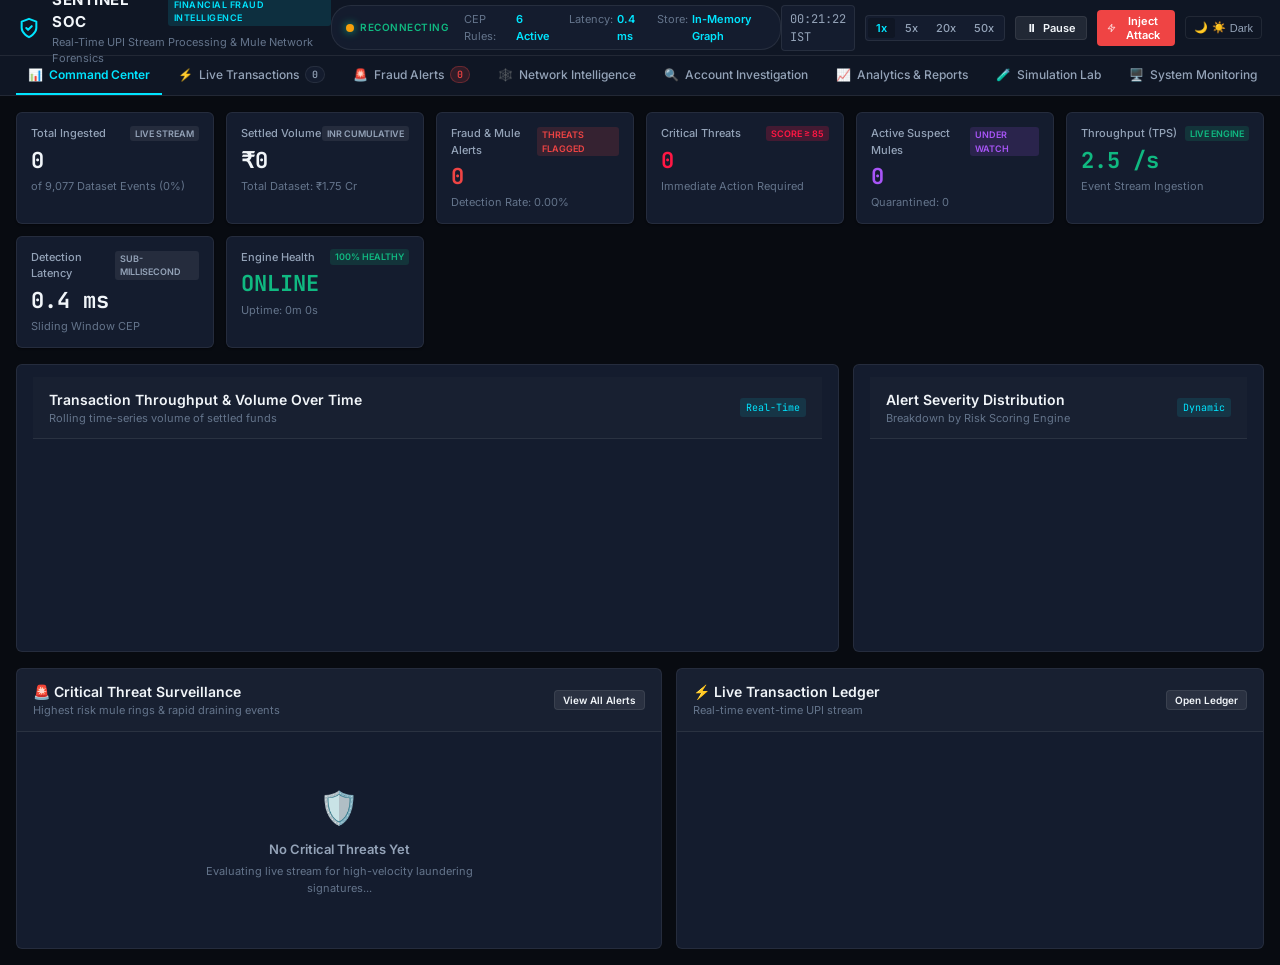
==== commit d56ef8e7: "docs: expand project documentation and architecture details in Explain.md" ====
--- a/web-dashboard/public/index.html
+++ b/web-dashboard/public/index.html
@@ -1,211 +1,671 @@
 <!DOCTYPE html>
-<html lang="en" data-theme="light">
+<html lang="en" data-theme="dark">
 
 <head>
   <meta charset="UTF-8">
-  <title>Sentinel | Real-Time UPI Money Mule & Fraud Detection Engine</title>
+  <title>SENTINEL | Enterprise UPI Fraud Intelligence & Mule Network SOC</title>
   <meta name="viewport" content="width=device-width, initial-scale=1">
   <link rel="preconnect" href="https://fonts.googleapis.com">
   <link rel="preconnect" href="https://fonts.gstatic.com" crossorigin>
-  <link href="https://fonts.googleapis.com/css2?family=Inter:wght@400;500;600;700&family=JetBrains+Mono:wght@400;500;600&display=swap" rel="stylesheet">
-  <link rel="stylesheet" href="styles.css?v=2">
+  <link
+    href="https://fonts.googleapis.com/css2?family=Inter:wght@400;500;600;700&family=JetBrains+Mono:wght@400;500;600&display=swap"
+    rel="stylesheet">
+  <link rel="stylesheet" href="styles.css?v=5">
 </head>
 
 <body>
 
-  <!-- Enterprise Top Navigation Bar -->
+  <!-- Top Global Navigation Header -->
   <header class="app-header">
     <div class="header-left">
       <div class="brand-logo">
-        <svg width="22" height="22" viewBox="0 0 24 24" fill="none" stroke="currentColor" stroke-width="2.2" stroke-linecap="round" stroke-linejoin="round">
+        <svg width="22" height="22" viewBox="0 0 24 24" fill="none" stroke="currentColor" stroke-width="2.2"
+          stroke-linecap="round" stroke-linejoin="round">
           <path d="M12 22s8-4 8-10V5l-8-3-8 3v7c0 6 8 10 8 10z"></path>
           <path d="m9 12 2 2 4-4"></path>
         </svg>
       </div>
       <div class="brand-info">
         <div class="brand-title-row">
-          <span class="brand-name">FRAUD DETECTION</span>
-          <span class="brand-badge">Financial Fraud Intelligence</span>
-        </div>
-        <span class="brand-sub">Real-Time Money Mule & Rapid Velocity Detection</span>
+          <span class="brand-name">SENTINEL SOC</span>
+          <span class="brand-badge">FINANCIAL FRAUD INTELLIGENCE</span>
+        </div>
+        <span class="brand-sub">Real-Time UPI Stream Processing & Mule Network Forensics</span>
       </div>
     </div>
 
-    <!-- Live System Telemetry -->
+    <!-- Live Telemetry Pill Bar -->
     <div class="header-center">
       <div class="status-indicator">
-        <span class="status-dot pulse"></span>
-        <span class="status-label">Stream Live</span>
+        <span class="status-dot pulse" id="telemetry-dot"></span>
+        <span class="status-label" id="telemetry-status">STREAM LIVE</span>
       </div>
       <div class="telemetry-item">
-        <span class="telemetry-label">Engine:</span>
-        <span class="telemetry-val">Flink CEP In-Memory</span>
+        <span class="telemetry-label">CEP Rules:</span>
+        <span class="telemetry-val text-cyan">6 Active</span>
       </div>
       <div class="telemetry-item">
-        <span class="telemetry-label">Source:</span>
-        <span class="telemetry-val">UPI Gateway (9K+ Rows)</span>
+        <span class="telemetry-label">Latency:</span>
+        <span class="telemetry-val text-cyan" id="header-latency">0.4 ms</span>
+      </div>
+      <div class="telemetry-item">
+        <span class="telemetry-label">Store:</span>
+        <span class="telemetry-val text-cyan" id="header-store">In-Memory Graph</span>
       </div>
     </div>
 
-    <!-- Actions & Theme Toggle -->
+    <!-- Actions & Global Controls -->
     <div class="header-right">
       <div class="clock-display" id="live-clock">--:--:-- IST</div>
 
-      <!-- Stream Control Button -->
-      <button class="btn btn-secondary btn-sm" id="btn-pause" onclick="togglePauseStream()" title="Pause live transaction intake">
+      <!-- Quick Speed Controls -->
+      <div class="segmented-control speed-selector" title="Replay Speed Multiplier">
+        <button class="seg-btn active" id="spd-1x" onclick="setStreamSpeed('1x', this)">1x</button>
+        <button class="seg-btn" id="spd-5x" onclick="setStreamSpeed('5x', this)">5x</button>
+        <button class="seg-btn" id="spd-20x" onclick="setStreamSpeed('20x', this)">20x</button>
+        <button class="seg-btn" id="spd-50x" onclick="setStreamSpeed('50x', this)">50x</button>
+      </div>
+
+      <!-- Stream Pause Button -->
+      <button class="btn btn-secondary btn-sm" id="btn-pause" onclick="togglePauseStream()"
+        title="Pause live transaction intake">
         <span id="pause-icon">⏸</span>
         <span id="pause-label">Pause</span>
       </button>
 
-      <!-- Simulate Attack Trigger -->
-      <button class="btn btn-danger btn-sm" onclick="injectMuleAttack()" title="Inject synthetic coordinated money mule attack">
-        <svg width="14" height="14" viewBox="0 0 24 24" fill="none" stroke="currentColor" stroke-width="2" stroke-linecap="round" stroke-linejoin="round">
+      <!-- Quick Attack Button -->
+      <button class="btn btn-danger btn-sm" onclick="triggerQuickScenario('rapid-pass-through')"
+        title="Inject rapid pass-through attack scenario">
+        <svg width="14" height="14" viewBox="0 0 24 24" fill="none" stroke="currentColor" stroke-width="2">
           <polygon points="13 2 3 14 12 14 11 22 21 10 12 10 13 2"></polygon>
         </svg>
-        <span>Simulate Attack</span>
-      </button>
-
-      <!-- Theme Switcher Button -->
-      <button class="theme-toggle-btn" id="theme-toggle-btn" onclick="toggleTheme()" title="Toggle Light / Dark mode" aria-label="Toggle Theme">
-        <span class="theme-icon light-icon">
-          <svg width="16" height="16" viewBox="0 0 24 24" fill="none" stroke="currentColor" stroke-width="2" stroke-linecap="round" stroke-linejoin="round">
-            <circle cx="12" cy="12" r="5"></circle>
-            <line x1="12" y1="1" x2="12" y2="3"></line>
-            <line x1="12" y1="21" x2="12" y2="23"></line>
-            <line x1="4.22" y1="4.22" x2="5.64" y2="5.64"></line>
-            <line x1="18.36" y1="18.36" x2="19.78" y2="19.78"></line>
-            <line x1="1" y1="12" x2="3" y2="12"></line>
-            <line x1="21" y1="12" x2="23" y2="12"></line>
-            <line x1="4.22" y1="19.78" x2="5.64" y2="18.36"></line>
-            <line x1="18.36" y1="5.64" x2="19.78" y2="4.22"></line>
-          </svg>
-        </span>
-        <span class="theme-icon dark-icon">
-          <svg width="16" height="16" viewBox="0 0 24 24" fill="none" stroke="currentColor" stroke-width="2" stroke-linecap="round" stroke-linejoin="round">
-            <path d="M21 12.79A9 9 0 1 1 11.21 3 7 7 0 0 0 21 12.79z"></path>
-          </svg>
-        </span>
+        <span>Inject Attack</span>
+      </button>
+
+      <!-- Theme Switcher -->
+      <button class="theme-toggle-btn" id="theme-toggle-btn" onclick="toggleTheme()" title="Toggle Theme"
+        aria-label="Toggle Theme">
+        <span class="theme-icon dark-icon">🌙</span>
+        <span class="theme-icon light-icon">☀️</span>
         <span class="theme-label" id="theme-label">Dark</span>
       </button>
     </div>
   </header>
 
-  <!-- Executive KPI Metrics Overview -->
-  <section class="metrics-grid">
-    <div class="metric-card">
-      <div class="metric-header">
-        <span class="metric-title">Total Transactions</span>
-        <span class="metric-badge neutral">Live Stream</span>
-      </div>
-      <div class="metric-value" id="stat-tx">0</div>
-      <div class="metric-sub" id="stat-vol">Total Vol: ₹0</div>
+  <!-- Secondary Operational Navigation Bar -->
+  <nav class="sub-nav">
+    <div class="nav-tabs" role="tablist">
+      <button class="nav-tab active" data-tab="tab-command-center" onclick="switchTab('tab-command-center', this)">
+        <span class="nav-icon">📊</span>
+        <span>Command Center</span>
+      </button>
+      <button class="nav-tab" data-tab="tab-live-transactions" onclick="switchTab('tab-live-transactions', this)">
+        <span class="nav-icon">⚡</span>
+        <span>Live Transactions</span>
+        <span class="nav-badge" id="nav-tx-badge">0</span>
+      </button>
+      <button class="nav-tab" data-tab="tab-fraud-alerts" onclick="switchTab('tab-fraud-alerts', this)">
+        <span class="nav-icon">🚨</span>
+        <span>Fraud Alerts</span>
+        <span class="nav-badge danger-badge" id="nav-alerts-badge">0</span>
+      </button>
+      <button class="nav-tab" data-tab="tab-network-intelligence" onclick="switchTab('tab-network-intelligence', this)">
+        <span class="nav-icon">🕸️</span>
+        <span>Network Intelligence</span>
+      </button>
+      <button class="nav-tab" data-tab="tab-account-investigation" onclick="switchTab('tab-account-investigation', this)">
+        <span class="nav-icon">🔍</span>
+        <span>Account Investigation</span>
+      </button>
+      <button class="nav-tab" data-tab="tab-analytics" onclick="switchTab('tab-analytics', this)">
+        <span class="nav-icon">📈</span>
+        <span>Analytics &amp; Reports</span>
+      </button>
+      <button class="nav-tab" data-tab="tab-simulation-lab" onclick="switchTab('tab-simulation-lab', this)">
+        <span class="nav-icon">🧪</span>
+        <span>Simulation Lab</span>
+      </button>
+      <button class="nav-tab" data-tab="tab-system-monitoring" onclick="switchTab('tab-system-monitoring', this)">
+        <span class="nav-icon">🖥️</span>
+        <span>System Monitoring</span>
+      </button>
+      <button class="nav-tab" data-tab="tab-settings" onclick="switchTab('tab-settings', this)">
+        <span class="nav-icon">⚙️</span>
+        <span>Settings</span>
+      </button>
     </div>
 
-    <div class="metric-card danger-card">
-      <div class="metric-header">
-        <span class="metric-title">Flagged Mule Incidents</span>
-        <span class="metric-badge danger">High Confidence</span>
-      </div>
-      <div class="metric-value danger-text" id="stat-alerts">0</div>
-      <div class="metric-sub">CEP Pattern Detections</div>
+    <!-- Global Search -->
+    <div class="nav-search">
+      <svg width="14" height="14" viewBox="0 0 24 24" fill="none" stroke="currentColor" stroke-width="2">
+        <circle cx="11" cy="11" r="8"></circle>
+        <line x1="21" y1="21" x2="16.65" y2="16.65"></line>
+      </svg>
+      <input type="text" id="global-search-input" placeholder="Search VPA, Name, TxID..." onkeydown="handleGlobalSearch(event)">
     </div>
-
-    <div class="metric-card warning-card">
-      <div class="metric-header">
-        <span class="metric-title">Critical Velocity Drains</span>
-        <span class="metric-badge warning">&le; 15s Window</span>
-      </div>
-      <div class="metric-value warning-text" id="stat-crit">0</div>
-      <div class="metric-sub">Rapid In-and-Out Hops</div>
-    </div>
-
-    <div class="metric-card purple-card">
-      <div class="metric-header">
-        <span class="metric-title">Under Surveillance</span>
-        <span class="metric-badge purple">Identified Mules</span>
-      </div>
-      <div class="metric-value purple-text" id="stat-mules">0</div>
-      <div class="metric-sub">Unique Suspicious Accounts</div>
-    </div>
-
-    <div class="metric-card success-card">
-      <div class="metric-header">
-        <span class="metric-title">Stream Ingestion Rate</span>
-        <span class="metric-badge success">Operational</span>
-      </div>
-      <div class="metric-value success-text" id="stat-tps">2.2 /s</div>
-      <div class="metric-sub">Processing Latency &lt; 5ms</div>
-    </div>
-  </section>
-
-  <!-- Main Split Console Area -->
-  <main class="console-layout">
-    
-    <!-- Left Workspace: Mule Risk & Pattern Alerts -->
-    <section class="console-panel alerts-section">
-      <div class="panel-header">
-        <div class="panel-title-block">
-          <div class="panel-title-row">
-            <h2>Real-Time Mule Network &amp; Rapid-Drain Alerts</h2>
-            <span class="counter-badge" id="alerts-count-badge">0 Alerts</span>
-          </div>
-          <p class="panel-description">Stateful tracking of rapid pass-through layering and fan-in smurfing aggregators</p>
-        </div>
-
-        <!-- Filter Tabs / Segmented Control -->
-        <div class="segmented-control" role="tablist">
-          <button class="seg-btn active" onclick="setAlertFilter('all', this)">All</button>
-          <button class="seg-btn" onclick="setAlertFilter('CRITICAL', this)">Critical (&le;15s)</button>
-          <button class="seg-btn" onclick="setAlertFilter('RAPID_PASS_THROUGH_MULE', this)">Pass-Through</button>
-          <button class="seg-btn" onclick="setAlertFilter('FAN_IN_SMURFING_AGGREGATOR', this)">Smurfing</button>
-        </div>
-      </div>
-
-      <div class="panel-body alerts-scroll-area" id="alerts-feed">
-        <div class="empty-placeholder" id="alerts-placeholder">
-          <div class="placeholder-icon">
-            <svg width="32" height="32" viewBox="0 0 24 24" fill="none" stroke="currentColor" stroke-width="1.8" stroke-linecap="round" stroke-linejoin="round">
-              <path d="M12 22s8-4 8-10V5l-8-3-8 3v7c0 6 8 10 8 10z"></path>
-              <line x1="12" y1="8" x2="12" y2="12"></line>
-              <line x1="12" y1="16" x2="12.01" y2="16"></line>
-            </svg>
-          </div>
-          <div class="placeholder-title">Sentinel Radar Monitoring Active</div>
-          <p class="placeholder-text">Analyzing transaction velocity, sender-receiver graph, and time-to-drain thresholds. Detections will appear here in real time.</p>
-        </div>
-      </div>
-    </section>
-
-    <!-- Right Workspace: Live Transaction Stream Ledger -->
-    <section class="console-panel ledger-section">
-      <div class="panel-header">
-        <div class="panel-title-block">
-          <div class="panel-title-row">
-            <h2>Live UPI Transaction Feed</h2>
-            <span class="feed-tag">Ingesting Dataset</span>
-          </div>
-          <p class="panel-description">Continuous event stream from <code>data/transactions.csv</code></p>
-        </div>
-
-        <!-- Clean Search Box -->
-        <div class="search-box">
-          <svg width="15" height="15" viewBox="0 0 24 24" fill="none" stroke="currentColor" stroke-width="2" stroke-linecap="round" stroke-linejoin="round">
-            <circle cx="11" cy="11" r="8"></circle>
-            <line x1="21" y1="21" x2="16.65" y2="16.65"></line>
-          </svg>
-          <input type="text" id="tx-search" placeholder="Search VPA, Bank, City..." oninput="onTxSearch(this.value)" autocomplete="off">
-        </div>
-      </div>
-
-      <div class="panel-body ledger-scroll-area" id="tx-feed"></div>
+  </nav>
+
+  <!-- Main View Container -->
+  <main class="main-container">
+
+    <!-- ========================================================
+         VIEW 1: COMMAND CENTER
+         ======================================================== -->
+    <section class="tab-view active" id="tab-command-center">
+      <!-- 8 Executive KPIs -->
+      <div class="metrics-grid">
+        <div class="metric-card">
+          <div class="metric-header">
+            <span class="metric-title">Total Ingested</span>
+            <span class="metric-badge neutral">Live Stream</span>
+          </div>
+          <div class="metric-value text-cyan" id="kpi-tx">0</div>
+          <div class="metric-sub" id="kpi-tx-sub">of 9,077 Dataset Events (0%)</div>
+        </div>
+
+        <div class="metric-card">
+          <div class="metric-header">
+            <span class="metric-title">Settled Volume</span>
+            <span class="metric-badge neutral">INR Cumulative</span>
+          </div>
+          <div class="metric-value" id="kpi-vol">₹0</div>
+          <div class="metric-sub" id="kpi-vol-sub">Total Dataset: ₹1.75 Cr</div>
+        </div>
+
+        <div class="metric-card danger-card">
+          <div class="metric-header">
+            <span class="metric-title">Fraud &amp; Mule Alerts</span>
+            <span class="metric-badge danger">Threats Flagged</span>
+          </div>
+          <div class="metric-value danger-text" id="kpi-alerts">0</div>
+          <div class="metric-sub" id="kpi-alerts-sub">Detection Rate: 0.00%</div>
+        </div>
+
+        <div class="metric-card critical-card">
+          <div class="metric-header">
+            <span class="metric-title">Critical Threats</span>
+            <span class="metric-badge critical">Score ≥ 85</span>
+          </div>
+          <div class="metric-value critical-text" id="kpi-critical">0</div>
+          <div class="metric-sub">Immediate Action Required</div>
+        </div>
+
+        <div class="metric-card purple-card">
+          <div class="metric-header">
+            <span class="metric-title">Active Suspect Mules</span>
+            <span class="metric-badge purple">Under Watch</span>
+          </div>
+          <div class="metric-value purple-text" id="kpi-mules">0</div>
+          <div class="metric-sub" id="kpi-mules-sub">Quarantined: 0</div>
+        </div>
+
+        <div class="metric-card success-card">
+          <div class="metric-header">
+            <span class="metric-title">Throughput (TPS)</span>
+            <span class="metric-badge success">Live Engine</span>
+          </div>
+          <div class="metric-value success-text" id="kpi-tps">2.5 /s</div>
+          <div class="metric-sub">Event Stream Ingestion</div>
+        </div>
+
+        <div class="metric-card">
+          <div class="metric-header">
+            <span class="metric-title">Detection Latency</span>
+            <span class="metric-badge neutral">Sub-Millisecond</span>
+          </div>
+          <div class="metric-value text-cyan" id="kpi-latency">0.4 ms</div>
+          <div class="metric-sub">Sliding Window CEP</div>
+        </div>
+
+        <div class="metric-card">
+          <div class="metric-header">
+            <span class="metric-title">Engine Health</span>
+            <span class="metric-badge success">100% HEALTHY</span>
+          </div>
+          <div class="metric-value success-text" id="kpi-health">ONLINE</div>
+          <div class="metric-sub" id="kpi-uptime">Uptime: 0m 0s</div>
+        </div>
+      </div>
+
+      <!-- Real-Time Visual Charts Row -->
+      <div class="charts-row">
+        <div class="chart-panel">
+          <div class="panel-header">
+            <div class="panel-title-block">
+              <h3>Transaction Throughput &amp; Volume Over Time</h3>
+              <p>Rolling time-series volume of settled funds</p>
+            </div>
+            <span class="chart-badge">Real-Time</span>
+          </div>
+          <div class="panel-body canvas-container">
+            <canvas id="chart-volume" width="600" height="200"></canvas>
+          </div>
+        </div>
+
+        <div class="chart-panel">
+          <div class="panel-header">
+            <div class="panel-title-block">
+              <h3>Alert Severity Distribution</h3>
+              <p>Breakdown by Risk Scoring Engine</p>
+            </div>
+            <span class="chart-badge">Dynamic</span>
+          </div>
+          <div class="panel-body canvas-container">
+            <canvas id="chart-severity" width="400" height="200"></canvas>
+          </div>
+        </div>
+      </div>
+
+      <!-- Dual Split Layout: Critical Threats & Live Feed Preview -->
+      <div class="console-split-grid">
+        <div class="console-panel">
+          <div class="panel-header">
+            <div class="panel-title-block">
+              <h3>🚨 Critical Threat Surveillance</h3>
+              <p>Highest risk mule rings &amp; rapid draining events</p>
+            </div>
+            <button class="btn btn-secondary btn-xs" onclick="switchTab('tab-fraud-alerts')">View All Alerts</button>
+          </div>
+          <div class="panel-body scrollable-feed" id="command-alerts-feed">
+            <div class="empty-placeholder">
+              <div class="placeholder-icon">🛡️</div>
+              <div class="placeholder-title">No Critical Threats Yet</div>
+              <p class="placeholder-text">Evaluating live stream for high-velocity laundering signatures...</p>
+            </div>
+          </div>
+        </div>
+
+        <div class="console-panel">
+          <div class="panel-header">
+            <div class="panel-title-block">
+              <h3>⚡ Live Transaction Ledger</h3>
+              <p>Real-time event-time UPI stream</p>
+            </div>
+            <button class="btn btn-secondary btn-xs" onclick="switchTab('tab-live-transactions')">Open Ledger</button>
+          </div>
+          <div class="panel-body scrollable-feed" id="command-tx-feed"></div>
+        </div>
+      </div>
+    </section>
+
+    <!-- ========================================================
+         VIEW 2: LIVE TRANSACTIONS
+         ======================================================== -->
+    <section class="tab-view" id="tab-live-transactions">
+      <div class="console-panel full-height">
+        <div class="panel-header">
+          <div class="panel-title-block">
+            <h2>Real-Time UPI Transaction Ledger</h2>
+            <p>Continuous event-driven stream from <code>data/transactions.csv</code></p>
+          </div>
+          <div class="panel-actions">
+            <div class="search-box">
+              <input type="text" id="tx-search-input" placeholder="Filter VPA, Name, Bank, City..." oninput="onTxTableFilter()">
+            </div>
+            <div class="segmented-control" role="tablist">
+              <button class="seg-btn active" onclick="setTxStatusFilter('ALL', this)">All</button>
+              <button class="seg-btn" onclick="setTxStatusFilter('SUCCESS', this)">Success</button>
+              <button class="seg-btn" onclick="setTxStatusFilter('FAILED', this)">Failed</button>
+              <button class="seg-btn" onclick="setTxStatusFilter('HIGH_VAL', this)">₹40k+ High Value</button>
+            </div>
+          </div>
+        </div>
+        <div class="table-scroll-container">
+          <table class="soc-table" id="transactions-table">
+            <thead>
+              <tr>
+                <th>Time (IST)</th>
+                <th>Transaction ID</th>
+                <th>Sender (Remitter)</th>
+                <th></th>
+                <th>Receiver (Beneficiary)</th>
+                <th>Amount (INR)</th>
+                <th>Status</th>
+                <th>Bank</th>
+                <th>Location</th>
+                <th>Action</th>
+              </tr>
+            </thead>
+            <tbody id="tx-table-body"></tbody>
+          </table>
+        </div>
+      </div>
+    </section>
+
+    <!-- ========================================================
+         VIEW 3: FRAUD ALERTS
+         ======================================================== -->
+    <section class="tab-view" id="tab-fraud-alerts">
+      <div class="console-panel full-height">
+        <div class="panel-header">
+          <div class="panel-title-block">
+            <h2>Fraud &amp; Money Mule Surveillance Center</h2>
+            <p>Multi-pattern Complex Event Processing detections with explainable risk breakdown</p>
+          </div>
+          <div class="panel-actions">
+            <div class="segmented-control" role="tablist">
+              <button class="seg-btn active" onclick="setAlertsFilter('ALL', this)">All Alerts</button>
+              <button class="seg-btn" onclick="setAlertsFilter('CRITICAL', this)">Critical (≥85)</button>
+              <button class="seg-btn" onclick="setAlertsFilter('RAPID_PASS_THROUGH_MULE', this)">Pass-Through</button>
+              <button class="seg-btn" onclick="setAlertsFilter('FAN_IN_SMURFING_AGGREGATOR', this)">Smurfing</button>
+              <button class="seg-btn" onclick="setAlertsFilter('FAN_OUT_DISTRIBUTION', this)">Fan-Out</button>
+              <button class="seg-btn" onclick="setAlertsFilter('MULTI_HOP_LAYERING', this)">Multi-Hop</button>
+              <button class="seg-btn" onclick="setAlertsFilter('CIRCULAR_TRANSACTION_LOOP', this)">Loops</button>
+              <button class="seg-btn" onclick="setAlertsFilter('STRUCTURING_SPLIT', this)">Structuring</button>
+            </div>
+            <button class="btn btn-secondary btn-sm" onclick="exportAlerts('json')">Export JSON</button>
+            <button class="btn btn-secondary btn-sm" onclick="exportAlerts('csv')">Export CSV</button>
+          </div>
+        </div>
+        <div class="alerts-feed-grid" id="full-alerts-feed"></div>
+      </div>
+    </section>
+
+    <!-- ========================================================
+         VIEW 4: NETWORK INTELLIGENCE (INTERACTIVE GRAPH)
+         ======================================================== -->
+    <section class="tab-view" id="tab-network-intelligence">
+      <div class="network-layout">
+        <!-- Main Interactive Graph Canvas -->
+        <div class="network-canvas-panel">
+          <div class="graph-toolbar">
+            <div class="toolbar-left">
+              <span class="toolbar-title">🕸️ Transaction Flow &amp; Mule Ring Graph</span>
+              <span class="graph-stats-pill" id="graph-stats-pill">0 Nodes | 0 Edges</span>
+            </div>
+            <div class="toolbar-right">
+              <input type="text" id="graph-search-vpa" placeholder="Focus Account VPA..." onkeydown="onGraphSearchKey(event)">
+              <button class="btn btn-secondary btn-xs" onclick="resetGraphView()">Reset View</button>
+              <button class="btn btn-secondary btn-xs" onclick="highlightMultiHopChains()">Highlight Chains</button>
+              <button class="btn btn-secondary btn-xs" onclick="highlightCycles()">Detect Cycles</button>
+              <button class="btn btn-primary btn-xs" onclick="refreshGraphData()">Refresh Graph</button>
+            </div>
+          </div>
+          <!-- Canvas Graph Viewport -->
+          <div class="canvas-viewport" id="graph-viewport-container">
+            <canvas id="network-canvas"></canvas>
+            <div class="graph-legend">
+              <span class="legend-item"><span class="legend-dot normal"></span> Normal Account</span>
+              <span class="legend-item"><span class="legend-dot aggregator"></span> Aggregator (Smurfing)</span>
+              <span class="legend-item"><span class="legend-dot dispersal"></span> Dispersal (Fan-Out)</span>
+              <span class="legend-item"><span class="legend-dot mule"></span> High Risk Mule</span>
+              <span class="legend-item"><span class="legend-dot critical"></span> Critical Threat</span>
+              <span class="legend-item"><span class="legend-dot quarantined"></span> Quarantined</span>
+            </div>
+          </div>
+        </div>
+
+        <!-- Right Side: Inspected Node / Edge Dossier -->
+        <div class="network-sidebar">
+          <div class="panel-header">
+            <h3>Graph Inspector</h3>
+            <span class="badge-status status-success" id="inspector-status-badge">Select Node</span>
+          </div>
+          <div class="panel-body" id="graph-inspector-body">
+            <div class="empty-placeholder">
+              <div class="placeholder-icon">🔍</div>
+              <div class="placeholder-title">No Account Selected</div>
+              <p class="placeholder-text">Click on any account node in the network graph to inspect connectivity, velocity, counter-parties, and risk breakdown.</p>
+            </div>
+          </div>
+        </div>
+      </div>
+    </section>
+
+    <!-- ========================================================
+         VIEW 5: ACCOUNT INVESTIGATION DOSSIER
+         ======================================================== -->
+    <section class="tab-view" id="tab-account-investigation">
+      <div class="investigation-layout">
+        <div class="investigation-search-bar">
+          <span class="search-title">Investigate Account:</span>
+          <input type="text" id="investigate-vpa-input" placeholder="Enter Virtual Payment Address (e.g. 7683454560@okaxis)..." onkeydown="onInvestigateKey(event)">
+          <button class="btn btn-primary btn-sm" onclick="investigateAccount()">Load Profile</button>
+          <div class="quick-suspects">
+            <span>Recent High-Risk Suspects:</span>
+            <div class="quick-pill-list" id="quick-suspects-list"></div>
+          </div>
+        </div>
+
+        <div class="investigation-content" id="investigation-content-area">
+          <div class="empty-placeholder">
+            <div class="placeholder-icon">🗂️</div>
+            <div class="placeholder-title">Ready for Account Audit</div>
+            <p class="placeholder-text">Enter an account VPA or click any alert/node to view the complete 360-degree forensic dossier, transaction history, case timeline, and active quarantine controls.</p>
+          </div>
+        </div>
+      </div>
+    </section>
+
+    <!-- ========================================================
+         VIEW 6: ANALYTICS & REPORTS
+         ======================================================== -->
+    <section class="tab-view" id="tab-analytics">
+      <div class="analytics-grid">
+        <div class="chart-panel">
+          <div class="panel-header">
+            <h3>High-Risk Bank Exposure Distribution</h3>
+            <span class="chart-badge">Bank Breakdown</span>
+          </div>
+          <div class="panel-body canvas-container">
+            <canvas id="chart-banks" width="500" height="240"></canvas>
+          </div>
+        </div>
+
+        <div class="chart-panel">
+          <div class="panel-header">
+            <h3>Geographic Concentration</h3>
+            <span class="chart-badge">City / Hub</span>
+          </div>
+          <div class="panel-body canvas-container">
+            <canvas id="chart-geo" width="500" height="240"></canvas>
+          </div>
+        </div>
+
+        <div class="chart-panel full-width">
+          <div class="panel-header">
+            <h3>Detection Rule Performance &amp; Incident Volume</h3>
+            <div class="panel-actions">
+              <button class="btn btn-secondary btn-sm" onclick="exportAlerts('json')">Download Forensic JSON</button>
+              <button class="btn btn-secondary btn-sm" onclick="exportAlerts('csv')">Download Audit CSV</button>
+            </div>
+          </div>
+          <div class="panel-body" id="analytics-rules-table-container"></div>
+        </div>
+      </div>
+    </section>
+
+    <!-- ========================================================
+         VIEW 7: SIMULATION LAB
+         ======================================================== -->
+    <section class="tab-view" id="tab-simulation-lab">
+      <div class="simulation-layout">
+        <div class="simulation-header-card">
+          <div class="sim-title-group">
+            <h2>Attack Simulation &amp; Stress Testing Lab</h2>
+            <p>Inject real-world synthetic attack vectors into the live processing pipeline to test detection rules, risk scoring, and latency.</p>
+          </div>
+          <div class="sim-controls-group">
+            <button class="btn btn-secondary" onclick="togglePauseStream()" id="sim-pause-btn">Pause Stream</button>
+            <button class="btn btn-danger" onclick="resetStreamState()">Reset State</button>
+          </div>
+        </div>
+
+        <div class="scenario-cards-grid">
+          <!-- Scenario 1 -->
+          <div class="scenario-card">
+            <div class="scen-icon">⚡</div>
+            <div class="scen-title">Rapid In-to-Out Fund Draining</div>
+            <div class="scen-desc">Victim sends ₹75,000 to Mule Tier-1; Mule drains ₹72,000 (96%) in 3.5 seconds to off-ramp.</div>
+            <div class="scen-meta">
+              <span class="tag danger">Pass-Through</span>
+              <span class="tag">Velocity &le; 4s</span>
+            </div>
+            <button class="btn btn-danger btn-sm" onclick="triggerSimulation('rapid-pass-through')">Inject Attack</button>
+          </div>
+
+          <!-- Scenario 2 -->
+          <div class="scenario-card">
+            <div class="scen-icon">🌪️</div>
+            <div class="scen-title">Fan-In Smurfing Aggregator</div>
+            <div class="scen-desc">4 distinct victim accounts transfer amounts into 1 central mule aggregator within seconds.</div>
+            <div class="scen-meta">
+              <span class="tag danger">Smurfing</span>
+              <span class="tag">4 Victims</span>
+            </div>
+            <button class="btn btn-danger btn-sm" onclick="triggerSimulation('fan-in-smurfing')">Inject Attack</button>
+          </div>
+
+          <!-- Scenario 3 -->
+          <div class="scenario-card">
+            <div class="scen-icon">💥</div>
+            <div class="scen-title">Fan-Out Distribution Dispersal</div>
+            <div class="scen-desc">Mule distributor receives ₹1,80,000 and disperses it to 4 distinct runner accounts within seconds.</div>
+            <div class="scen-meta">
+              <span class="tag warning">Dispersal</span>
+              <span class="tag">4 Runners</span>
+            </div>
+            <button class="btn btn-danger btn-sm" onclick="triggerSimulation('fan-out-distribution')">Inject Attack</button>
+          </div>
+
+          <!-- Scenario 4 -->
+          <div class="scenario-card">
+            <div class="scen-icon">⛓️</div>
+            <div class="scen-title">Multi-Hop Layering Chain</div>
+            <div class="scen-desc">4-Hop laundering sequence: Victim &rarr; Mule 1 &rarr; Mule 2 &rarr; Mule 3 &rarr; Gold Bullion Vault.</div>
+            <div class="scen-meta">
+              <span class="tag danger">Layering</span>
+              <span class="tag">4 Hops</span>
+            </div>
+            <button class="btn btn-danger btn-sm" onclick="triggerSimulation('multi-hop-chain')">Inject Attack</button>
+          </div>
+
+          <!-- Scenario 5 -->
+          <div class="scenario-card">
+            <div class="scen-icon">🔄</div>
+            <div class="scen-title">Circular Transaction Loop</div>
+            <div class="scen-desc">Wash trading loop: Manish Traders &rarr; Shree Logistics &rarr; Apex Financial &rarr; Manish Traders.</div>
+            <div class="scen-meta">
+              <span class="tag warning">Loop</span>
+              <span class="tag">Cycle Detection</span>
+            </div>
+            <button class="btn btn-danger btn-sm" onclick="triggerSimulation('circular-loop')">Inject Attack</button>
+          </div>
+
+          <!-- Scenario 6 -->
+          <div class="scenario-card">
+            <div class="scen-icon">🧩</div>
+            <div class="scen-title">Structuring &amp; Transaction Splitting</div>
+            <div class="scen-desc">4 rapid transfers between ₹47,000 and ₹49,500 within 40 seconds to evade the ₹50,000 reporting threshold.</div>
+            <div class="scen-meta">
+              <span class="tag warning">Structuring</span>
+              <span class="tag">Sub-Threshold</span>
+            </div>
+            <button class="btn btn-danger btn-sm" onclick="triggerSimulation('structuring-split')">Inject Attack</button>
+          </div>
+        </div>
+
+        <div class="sim-audit-feed">
+          <h3>Simulation Execution Telemetry</h3>
+          <div class="sim-log-terminal" id="sim-log-terminal">
+            <div class="log-line">[SYSTEM] Simulation Lab Ready. Select any scenario above to inject synthetic transactions.</div>
+          </div>
+        </div>
+      </div>
+    </section>
+
+    <!-- ========================================================
+         VIEW 8: SYSTEM MONITORING & TELEMETRY
+         ======================================================== -->
+    <section class="tab-view" id="tab-system-monitoring">
+      <div class="monitoring-grid">
+        <div class="metric-card">
+          <div class="metric-title">Event Loop Processing Latency</div>
+          <div class="metric-value text-cyan" id="mon-latency">0.4 ms</div>
+          <div class="metric-sub">P99 Latency: &lt; 2.1 ms</div>
+        </div>
+        <div class="metric-card">
+          <div class="metric-title">Stream Engine Status</div>
+          <div class="metric-value success-text">RUNNING</div>
+          <div class="metric-sub">Mode 1: Zero-Dependency High-Throughput</div>
+        </div>
+        <div class="metric-card">
+          <div class="metric-title">ClickHouse Sync Status</div>
+          <div class="metric-value" id="mon-clickhouse">OFFLINE (STANDALONE)</div>
+          <div class="metric-sub">Port 8123 HTTP Gateway</div>
+        </div>
+        <div class="metric-card">
+          <div class="metric-title">In-Memory Graph Cardinality</div>
+          <div class="metric-value text-cyan" id="mon-graph-size">0 Nodes</div>
+          <div class="metric-sub" id="mon-graph-edges">0 Directed Edges</div>
+        </div>
+
+        <div class="console-panel full-width">
+          <div class="panel-header">
+            <h3>Distributed Architecture Status &amp; Deployment Options</h3>
+          </div>
+          <div class="panel-body doc-content">
+            <p>The platform supports <strong>Dual-Engine Architecture</strong>:</p>
+            <ul>
+              <li><strong>Mode 1 (Active): Native High-Performance In-Memory Stream Core</strong>: Runs with zero dependencies directly on Node.js v24. Processes 9,077 transactions with sub-millisecond CEP evaluation, real-time SSE broadcast, graph indexing, and case management.</li>
+              <li><strong>Mode 2: Distributed Production Cluster (Docker Compose)</strong>: Integrates Apache Kafka (KRaft), Apache Flink 1.17, and ClickHouse 23.8. To activate, ensure Docker Desktop is running and execute:
+                <code>docker compose -f docker/docker-compose.yml up -d</code>.
+              </li>
+            </ul>
+          </div>
+        </div>
+      </div>
+    </section>
+
+    <!-- ========================================================
+         VIEW 9: SETTINGS & DETECTION RULES CONFIGURATION
+         ======================================================== -->
+    <section class="tab-view" id="tab-settings">
+      <div class="settings-layout">
+        <div class="console-panel">
+          <div class="panel-header">
+            <h3>Detection Rule Thresholds &amp; Parameters</h3>
+          </div>
+          <div class="panel-body settings-form">
+            <div class="form-row">
+              <label>Sliding Window Duration (seconds):</label>
+              <input type="number" id="cfg-window" value="120" readonly>
+            </div>
+            <div class="form-row">
+              <label>Rapid Drain Maximum Velocity (seconds):</label>
+              <input type="number" id="cfg-drain-sec" value="120" readonly>
+            </div>
+            <div class="form-row">
+              <label>Rapid Drain Minimum Percentage (%):</label>
+              <input type="number" id="cfg-drain-ratio" value="70" readonly>
+            </div>
+            <div class="form-row">
+              <label>Fan-In Smurfing Minimum Distinct Remitters:</label>
+              <input type="number" id="cfg-fanin" value="3" readonly>
+            </div>
+            <div class="form-row">
+              <label>Fan-Out Dispersal Minimum Distinct Beneficiaries:</label>
+              <input type="number" id="cfg-fanout" value="3" readonly>
+            </div>
+            <div class="form-row">
+              <label>Structuring Reporting Threshold Lower Bound (INR):</label>
+              <input type="number" id="cfg-struct-min" value="25000" readonly>
+            </div>
+            <div class="form-row">
+              <label>Structuring Reporting Threshold Upper Bound (INR):</label>
+              <input type="number" id="cfg-struct-max" value="49999" readonly>
+            </div>
+          </div>
+        </div>
+      </div>
     </section>
 
   </main>
 
-  <!-- Clean Floating Toast Container -->
+  <!-- Global Floating Toast Notification Container -->
   <div class="toast-wrapper" id="toast-container"></div>
 
-  <script src="app.js?v=2"></script>
+  <script src="app.js?v=5"></script>
 </body>
 
 </html>
--- a/web-dashboard/public/styles.css
+++ b/web-dashboard/public/styles.css
@@ -1,225 +1,150 @@
 /**
- * Enterprise Banking & Fraud Surveillance Stylesheet
- * Supports Seamless Light & Dark Theme Switching
+ * SENTINEL SOC - Elite Financial Cybersecurity Dark Theme
+ * ========================================================
+ * High-density, professional fintech SOC interface.
  */
 
-/* ========================================================
-   1. Theme Color Design Tokens
-   ======================================================== */
-
-:root,
+:root {
+  --font-main: 'Inter', -apple-system, BlinkMacSystemFont, 'Segoe UI', Roboto, sans-serif;
+  --font-mono: 'JetBrains Mono', monospace;
+
+  /* Color Palette - Enterprise Dark SOC Theme */
+  --bg-app: #080b11;
+  --bg-surface: #0f1624;
+  --bg-card: #141c2e;
+  --bg-card-hover: #1a253c;
+  --bg-input: #0b111d;
+
+  --border-subtle: rgba(255, 255, 255, 0.08);
+  --border-focus: #00e5ff;
+  --border-card: rgba(255, 255, 255, 0.07);
+
+  --text-main: #f1f5f9;
+  --text-secondary: #94a3b8;
+  --text-muted: #64748b;
+
+  --accent-cyan: #00e5ff;
+  --accent-blue: #38bdf8;
+  --accent-purple: #a855f7;
+  --accent-success: #10b981;
+  --accent-warning: #f59e0b;
+  --accent-danger: #ef4444;
+  --accent-critical: #ff1744;
+
+  --shadow-sm: 0 1px 2px rgba(0, 0, 0, 0.4);
+  --shadow-md: 0 4px 12px rgba(0, 0, 0, 0.5);
+  --shadow-lg: 0 12px 24px rgba(0, 0, 0, 0.6);
+}
+
 [data-theme="light"] {
-  /* Surfaces & Backgrounds */
   --bg-app: #f8fafc;
   --bg-surface: #ffffff;
-  --bg-surface-elevated: #ffffff;
-  --bg-surface-subtle: #f1f5f9;
-  --bg-hover: #f8fafc;
-  
-  /* Borders */
+  --bg-card: #f1f5f9;
+  --bg-card-hover: #e2e8f0;
+  --bg-input: #ffffff;
+
   --border-subtle: #e2e8f0;
-  --border-strong: #cbd5e1;
-  --border-focus: #3b82f6;
-
-  /* Typography */
-  --text-primary: #0f172a;
+  --border-focus: #0284c7;
+  --border-card: #e2e8f0;
+
+  --text-main: #0f172a;
   --text-secondary: #475569;
   --text-muted: #64748b;
-  --text-dim: #94a3b8;
-
-  /* Enterprise Functional Palettes */
-  --color-primary: #2563eb;
-  --color-primary-subtle: #eff6ff;
-  --color-primary-text: #1d4ed8;
-
-  --color-danger: #dc2626;
-  --color-danger-subtle: #fef2f2;
-  --color-danger-border: #fecaca;
-  --color-danger-text: #b91c1c;
-
-  --color-warning: #d97706;
-  --color-warning-subtle: #fffbeb;
-  --color-warning-border: #fde68a;
-  --color-warning-text: #b45309;
-
-  --color-success: #16a34a;
-  --color-success-subtle: #f0fdf4;
-  --color-success-border: #bbf7d0;
-  --color-success-text: #15803d;
-
-  --color-purple: #7c3aed;
-  --color-purple-subtle: #f5f3ff;
-  --color-purple-border: #ddd6fe;
-  --color-purple-text: #6d28d9;
-
-  /* Card Shadows */
-  --shadow-sm: 0 1px 2px 0 rgba(0, 0, 0, 0.05);
-  --shadow-md: 0 4px 6px -1px rgba(0, 0, 0, 0.07), 0 2px 4px -2px rgba(0, 0, 0, 0.05);
-  --shadow-lg: 0 10px 15px -3px rgba(0, 0, 0, 0.08), 0 4px 6px -4px rgba(0, 0, 0, 0.03);
-
-  /* Scrollbar */
-  --scrollbar-thumb: #cbd5e1;
-  --scrollbar-track: transparent;
-}
-
-[data-theme="dark"] {
-  /* Surfaces & Backgrounds */
-  --bg-app: #0b0f17;
-  --bg-surface: #111827;
-  --bg-surface-elevated: #1a2234;
-  --bg-surface-subtle: #1e293b;
-  --bg-hover: #1f293d;
-
-  /* Borders */
-  --border-subtle: #243042;
-  --border-strong: #334155;
-  --border-focus: #60a5fa;
-
-  /* Typography */
-  --text-primary: #f8fafc;
-  --text-secondary: #cbd5e1;
-  --text-muted: #94a3b8;
-  --text-dim: #64748b;
-
-  /* Enterprise Functional Palettes */
-  --color-primary: #3b82f6;
-  --color-primary-subtle: rgba(59, 130, 246, 0.12);
-  --color-primary-text: #93c5fd;
-
-  --color-danger: #ef4444;
-  --color-danger-subtle: rgba(239, 68, 68, 0.14);
-  --color-danger-border: rgba(239, 68, 68, 0.35);
-  --color-danger-text: #fca5a5;
-
-  --color-warning: #f59e0b;
-  --color-warning-subtle: rgba(245, 158, 11, 0.14);
-  --color-warning-border: rgba(245, 158, 11, 0.35);
-  --color-warning-text: #fde68a;
-
-  --color-success: #22c55e;
-  --color-success-subtle: rgba(34, 197, 94, 0.14);
-  --color-success-border: rgba(34, 197, 94, 0.35);
-  --color-success-text: #86efac;
-
-  --color-purple: #a855f7;
-  --color-purple-subtle: rgba(168, 85, 247, 0.14);
-  --color-purple-border: rgba(168, 85, 247, 0.35);
-  --color-purple-text: #d8b4fe;
-
-  /* Card Shadows */
-  --shadow-sm: 0 1px 3px 0 rgba(0, 0, 0, 0.3);
-  --shadow-md: 0 4px 6px -1px rgba(0, 0, 0, 0.4), 0 2px 4px -2px rgba(0, 0, 0, 0.3);
-  --shadow-lg: 0 10px 15px -3px rgba(0, 0, 0, 0.5), 0 4px 6px -4px rgba(0, 0, 0, 0.3);
-
-  /* Scrollbar */
-  --scrollbar-thumb: #334155;
-  --scrollbar-track: transparent;
-}
-
-/* ========================================================
-   2. Reset & Global Layout
-   ======================================================== */
-
-*, *::before, *::after {
+
+  --accent-cyan: #0284c7;
+  --accent-blue: #2563eb;
+  --accent-purple: #7c3aed;
+  --accent-success: #059669;
+  --accent-warning: #d97706;
+  --accent-danger: #dc2626;
+  --accent-critical: #b91c1c;
+}
+
+* {
   box-sizing: border-box;
   margin: 0;
   padding: 0;
 }
 
 body {
-  font-family: 'Inter', -apple-system, BlinkMacSystemFont, "Segoe UI", Roboto, sans-serif;
+  font-family: var(--font-main);
   background-color: var(--bg-app);
-  color: var(--text-primary);
+  color: var(--text-main);
+  font-size: 13px;
   line-height: 1.5;
+  overflow-x: hidden;
   min-height: 100vh;
-  padding: 16px 20px 24px 20px;
-  transition: background-color 0.2s ease, color 0.2s ease;
-  -webkit-font-smoothing: antialiased;
-}
-
-/* Monospace font standard */
-.font-mono, code {
-  font-family: 'JetBrains Mono', ui-monospace, SFMono-Regular, monospace;
 }
 
 /* ========================================================
-   3. Top Navigation Header
+   TOP HEADER BAR
    ======================================================== */
-
 .app-header {
-  display: flex;
+  height: 56px;
+  background-color: var(--bg-surface);
+  border-bottom: 1px solid var(--border-subtle);
+  display: flex;
+  align-items: center;
   justify-content: space-between;
+  padding: 0 18px;
+  position: sticky;
+  top: 0;
+  z-index: 100;
+}
+
+.header-left {
+  display: flex;
+  align-items: center;
+  gap: 12px;
+}
+
+.brand-logo {
+  color: var(--accent-cyan);
+  display: flex;
+  align-items: center;
+}
+
+.brand-info {
+  display: flex;
+  flex-direction: column;
+}
+
+.brand-title-row {
+  display: flex;
+  align-items: center;
+  gap: 8px;
+}
+
+.brand-name {
+  font-weight: 700;
+  font-size: 15px;
+  letter-spacing: 0.5px;
+  color: var(--text-main);
+}
+
+.brand-badge {
+  font-size: 9px;
+  font-weight: 600;
+  text-transform: uppercase;
+  background-color: rgba(0, 229, 255, 0.12);
+  color: var(--accent-cyan);
+  padding: 1px 6px;
+  border-radius: 3px;
+  letter-spacing: 0.5px;
+}
+
+.brand-sub {
+  font-size: 11px;
+  color: var(--text-muted);
+}
+
+.header-center {
+  display: flex;
   align-items: center;
   gap: 16px;
-  padding: 12px 18px;
-  background: var(--bg-surface);
-  border: 1px solid var(--border-subtle);
-  border-radius: 10px;
-  box-shadow: var(--shadow-sm);
-  margin-bottom: 16px;
-}
-
-.header-left {
-  display: flex;
-  align-items: center;
-  gap: 12px;
-}
-
-.brand-logo {
-  display: flex;
-  align-items: center;
-  justify-content: center;
-  width: 38px;
-  height: 38px;
-  background: var(--color-primary-subtle);
-  color: var(--color-primary);
-  border-radius: 8px;
-  border: 1px solid var(--border-subtle);
-}
-
-.brand-info {
-  display: flex;
-  flex-direction: column;
-}
-
-.brand-title-row {
-  display: flex;
-  align-items: center;
-  gap: 8px;
-}
-
-.brand-name {
-  font-size: 1.05rem;
-  font-weight: 700;
-  color: var(--text-primary);
-  letter-spacing: -0.01em;
-}
-
-.brand-badge {
-  font-size: 0.7rem;
-  font-weight: 600;
-  padding: 1px 6px;
-  border-radius: 4px;
-  background: var(--bg-surface-subtle);
-  color: var(--text-secondary);
-  border: 1px solid var(--border-subtle);
-  text-transform: uppercase;
-  letter-spacing: 0.04em;
-}
-
-.brand-sub {
-  font-size: 0.78rem;
-  color: var(--text-muted);
-}
-
-/* Center Telemetry */
-.header-center {
-  display: flex;
-  align-items: center;
-  gap: 16px;
-  padding: 4px 14px;
-  background: var(--bg-surface-subtle);
-  border-radius: 8px;
+  background-color: var(--bg-card);
+  padding: 5px 14px;
+  border-radius: 20px;
   border: 1px solid var(--border-subtle);
 }
 
@@ -233,450 +158,443 @@
   width: 8px;
   height: 8px;
   border-radius: 50%;
-  background-color: var(--color-success);
+  background-color: var(--accent-success);
 }
 
 .status-dot.pulse {
-  box-shadow: 0 0 0 0 rgba(22, 163, 74, 0.5);
-  animation: pulse-green 2s infinite;
-}
-
-@keyframes pulse-green {
-  0% { transform: scale(0.95); box-shadow: 0 0 0 0 rgba(22, 163, 74, 0.6); }
-  70% { transform: scale(1); box-shadow: 0 0 0 6px rgba(22, 163, 74, 0); }
-  100% { transform: scale(0.95); box-shadow: 0 0 0 0 rgba(22, 163, 74, 0); }
+  box-shadow: 0 0 8px var(--accent-success);
+  animation: pulse-glow 2s infinite;
+}
+
+@keyframes pulse-glow {
+  0%, 100% { opacity: 1; transform: scale(1); }
+  50% { opacity: 0.4; transform: scale(0.85); }
 }
 
 .status-label {
-  font-size: 0.75rem;
-  font-weight: 600;
-  color: var(--text-primary);
-  text-transform: uppercase;
-  letter-spacing: 0.03em;
+  font-size: 10px;
+  font-weight: 600;
+  color: var(--accent-success);
+  letter-spacing: 0.5px;
 }
 
 .telemetry-item {
-  display: flex;
-  align-items: center;
-  gap: 5px;
-  font-size: 0.75rem;
-}
-
-.telemetry-label {
+  font-size: 11px;
   color: var(--text-muted);
-}
-
-.telemetry-val {
+  display: flex;
+  gap: 4px;
+}
+
+.text-cyan {
+  color: var(--accent-cyan);
+  font-weight: 600;
+}
+
+.header-right {
+  display: flex;
+  align-items: center;
+  gap: 10px;
+}
+
+.clock-display {
+  font-family: var(--font-mono);
+  font-size: 12px;
+  color: var(--text-secondary);
+  background-color: var(--bg-card);
+  padding: 4px 8px;
+  border-radius: 4px;
+  border: 1px solid var(--border-subtle);
+}
+
+/* ========================================================
+   SUB-NAVIGATION BAR (9 OPERATIONAL TABS)
+   ======================================================== */
+.sub-nav {
+  background-color: var(--bg-surface);
+  border-bottom: 1px solid var(--border-subtle);
+  display: flex;
+  align-items: center;
+  justify-content: space-between;
+  padding: 0 16px;
+  overflow-x: auto;
+}
+
+.nav-tabs {
+  display: flex;
+  gap: 4px;
+}
+
+.nav-tab {
+  background: none;
+  border: none;
+  color: var(--text-secondary);
+  font-family: var(--font-main);
+  font-size: 12px;
   font-weight: 500;
-  color: var(--text-secondary);
-}
-
-/* Header Actions */
-.header-right {
-  display: flex;
-  align-items: center;
-  gap: 10px;
-}
-
-.clock-display {
-  font-family: 'JetBrains Mono', monospace;
-  font-size: 0.8rem;
-  font-weight: 500;
-  color: var(--text-secondary);
-  padding: 5px 10px;
-  background: var(--bg-surface-subtle);
-  border-radius: 6px;
+  padding: 10px 12px;
+  display: flex;
+  align-items: center;
+  gap: 6px;
+  cursor: pointer;
+  border-bottom: 2px solid transparent;
+  transition: all 0.15s ease;
+  white-space: nowrap;
+}
+
+.nav-tab:hover {
+  color: var(--text-main);
+  background-color: rgba(255, 255, 255, 0.03);
+}
+
+.nav-tab.active {
+  color: var(--accent-cyan);
+  border-bottom-color: var(--accent-cyan);
+  font-weight: 600;
+}
+
+.nav-badge {
+  font-size: 10px;
+  font-family: var(--font-mono);
+  background-color: var(--bg-card);
+  color: var(--text-secondary);
+  padding: 1px 6px;
+  border-radius: 10px;
   border: 1px solid var(--border-subtle);
 }
 
-/* Button System */
-.btn {
-  display: inline-flex;
+.nav-badge.danger-badge {
+  background-color: rgba(239, 68, 68, 0.15);
+  color: var(--accent-danger);
+  border-color: rgba(239, 68, 68, 0.3);
+}
+
+.nav-search {
+  display: flex;
   align-items: center;
   gap: 6px;
-  font-size: 0.82rem;
-  font-weight: 500;
-  padding: 6px 12px;
-  border-radius: 6px;
-  border: 1px solid transparent;
-  cursor: pointer;
-  transition: all 0.15s ease;
-  user-select: none;
-}
-
-.btn-sm {
-  padding: 5px 10px;
-  font-size: 0.78rem;
-}
-
-.btn-secondary {
-  background: var(--bg-surface-subtle);
-  border-color: var(--border-subtle);
-  color: var(--text-secondary);
-}
-
-.btn-secondary:hover {
-  background: var(--bg-hover);
-  color: var(--text-primary);
-  border-color: var(--border-strong);
-}
-
-.btn-danger {
-  background: var(--color-danger);
-  color: #ffffff;
-}
-
-.btn-danger:hover {
-  filter: brightness(0.92);
-}
-
-/* Theme Switcher Toggle */
-.theme-toggle-btn {
-  display: inline-flex;
-  align-items: center;
-  gap: 6px;
-  padding: 5px 10px;
-  background: var(--bg-surface-subtle);
+  background-color: var(--bg-input);
   border: 1px solid var(--border-subtle);
-  border-radius: 6px;
-  color: var(--text-secondary);
-  font-size: 0.78rem;
-  font-weight: 500;
-  cursor: pointer;
-  transition: all 0.15s ease;
-}
-
-.theme-toggle-btn:hover {
-  color: var(--text-primary);
-  border-color: var(--border-strong);
-  background: var(--bg-hover);
-}
-
-[data-theme="light"] .dark-icon { display: none; }
-[data-theme="light"] .light-icon { display: inline-flex; }
-
-[data-theme="dark"] .light-icon { display: none; }
-[data-theme="dark"] .dark-icon { display: inline-flex; }
+  border-radius: 4px;
+  padding: 4px 10px;
+  color: var(--text-muted);
+}
+
+.nav-search input {
+  background: none;
+  border: none;
+  outline: none;
+  color: var(--text-main);
+  font-size: 11px;
+  width: 170px;
+}
 
 /* ========================================================
-   4. KPI Metrics Ribbon
+   MAIN CONTENT CONTAINER & TAB VIEWS
    ======================================================== */
-
+.main-container {
+  padding: 16px;
+  max-width: 1680px;
+  margin: 0 auto;
+}
+
+.tab-view {
+  display: none;
+}
+
+.tab-view.active {
+  display: block;
+}
+
+/* ========================================================
+   EXECUTIVE 8-KPI METRICS GRID
+   ======================================================== */
 .metrics-grid {
   display: grid;
-  grid-template-columns: repeat(5, 1fr);
+  grid-template-columns: repeat(auto-fit, minmax(180px, 1fr));
   gap: 12px;
   margin-bottom: 16px;
 }
 
 .metric-card {
-  background: var(--bg-surface);
-  border: 1px solid var(--border-subtle);
-  border-radius: 8px;
-  padding: 14px 16px;
+  background-color: var(--bg-card);
+  border: 1px solid var(--border-card);
+  border-radius: 6px;
+  padding: 12px 14px;
   box-shadow: var(--shadow-sm);
-  transition: transform 0.15s ease, box-shadow 0.15s ease;
+  transition: transform 0.15s ease, border-color 0.15s ease;
 }
 
 .metric-card:hover {
-  border-color: var(--border-strong);
+  border-color: rgba(0, 229, 255, 0.3);
+  transform: translateY(-1px);
 }
 
 .metric-header {
   display: flex;
+  align-items: center;
   justify-content: space-between;
-  align-items: center;
-  margin-bottom: 8px;
+  margin-bottom: 6px;
 }
 
 .metric-title {
-  font-size: 0.75rem;
-  font-weight: 600;
+  font-size: 11px;
+  font-weight: 500;
+  color: var(--text-secondary);
+}
+
+.metric-badge {
+  font-size: 9px;
+  font-weight: 600;
+  text-transform: uppercase;
+  padding: 1px 5px;
+  border-radius: 3px;
+}
+
+.metric-badge.neutral { background-color: rgba(255, 255, 255, 0.07); color: var(--text-secondary); }
+.metric-badge.danger { background-color: rgba(239, 68, 68, 0.15); color: var(--accent-danger); }
+.metric-badge.critical { background-color: rgba(255, 23, 68, 0.2); color: var(--accent-critical); }
+.metric-badge.purple { background-color: rgba(168, 85, 247, 0.15); color: var(--accent-purple); }
+.metric-badge.success { background-color: rgba(16, 185, 129, 0.15); color: var(--accent-success); }
+
+.metric-value {
+  font-family: var(--font-mono);
+  font-size: 22px;
+  font-weight: 700;
+  line-height: 1.2;
+  color: var(--text-main);
+  margin-bottom: 4px;
+}
+
+.metric-sub {
+  font-size: 11px;
   color: var(--text-muted);
+}
+
+.danger-text { color: var(--accent-danger); }
+.critical-text { color: var(--accent-critical); }
+.purple-text { color: var(--accent-purple); }
+.success-text { color: var(--accent-success); }
+
+/* ========================================================
+   CHARTS ROW & CANVAS PANELS
+   ======================================================== */
+.charts-row {
+  display: grid;
+  grid-template-columns: 2fr 1fr;
+  gap: 14px;
+  margin-bottom: 16px;
+}
+
+.chart-panel {
+  background-color: var(--bg-card);
+  border: 1px solid var(--border-card);
+  border-radius: 6px;
+  padding: 12px 16px;
+}
+
+.chart-panel.full-width {
+  grid-column: 1 / -1;
+}
+
+.canvas-container {
+  position: relative;
+  width: 100%;
+  height: 200px;
+  display: flex;
+  align-items: center;
+  justify-content: center;
+}
+
+.canvas-container canvas {
+  width: 100% !important;
+  height: 100% !important;
+}
+
+.chart-badge {
+  font-size: 10px;
+  font-family: var(--font-mono);
+  color: var(--accent-cyan);
+  background-color: rgba(0, 229, 255, 0.1);
+  padding: 2px 6px;
+  border-radius: 3px;
+}
+
+/* ========================================================
+   SPLIT WORKSPACE LAYOUT
+   ======================================================== */
+.console-split-grid {
+  display: grid;
+  grid-template-columns: 1.1fr 1fr;
+  gap: 14px;
+}
+
+.console-panel {
+  background-color: var(--bg-card);
+  border: 1px solid var(--border-card);
+  border-radius: 6px;
+  display: flex;
+  flex-direction: column;
+}
+
+.console-panel.full-height {
+  min-height: calc(100vh - 160px);
+}
+
+.panel-header {
+  padding: 12px 16px;
+  border-bottom: 1px solid var(--border-subtle);
+  display: flex;
+  align-items: center;
+  justify-content: space-between;
+  background-color: rgba(255, 255, 255, 0.015);
+}
+
+.panel-title-block h2, .panel-title-block h3 {
+  font-size: 14px;
+  font-weight: 600;
+  color: var(--text-main);
+}
+
+.panel-title-block p {
+  font-size: 11px;
+  color: var(--text-muted);
+}
+
+.panel-actions {
+  display: flex;
+  align-items: center;
+  gap: 8px;
+}
+
+.scrollable-feed {
+  padding: 12px;
+  max-height: 480px;
+  overflow-y: auto;
+  display: flex;
+  flex-direction: column;
+  gap: 8px;
+}
+
+/* ========================================================
+   SOC TRANSACTION TABLE
+   ======================================================== */
+.table-scroll-container {
+  overflow-x: auto;
+  max-height: calc(100vh - 220px);
+}
+
+.soc-table {
+  width: 100%;
+  border-collapse: collapse;
+  font-size: 12px;
+  text-align: left;
+}
+
+.soc-table th {
+  background-color: var(--bg-surface);
+  color: var(--text-secondary);
+  font-weight: 600;
+  font-size: 11px;
   text-transform: uppercase;
-  letter-spacing: 0.03em;
-}
-
-.metric-badge {
-  font-size: 0.68rem;
-  font-weight: 600;
-  padding: 1px 6px;
-  border-radius: 4px;
-  letter-spacing: 0.02em;
-}
-
-.metric-badge.neutral {
-  background: var(--bg-surface-subtle);
-  color: var(--text-secondary);
-}
-
-.metric-badge.danger {
-  background: var(--color-danger-subtle);
-  color: var(--color-danger-text);
-  border: 1px solid var(--color-danger-border);
-}
-
-.metric-badge.warning {
-  background: var(--color-warning-subtle);
-  color: var(--color-warning-text);
-  border: 1px solid var(--color-warning-border);
-}
-
-.metric-badge.purple {
-  background: var(--color-purple-subtle);
-  color: var(--color-purple-text);
-  border: 1px solid var(--color-purple-border);
-}
-
-.metric-badge.success {
-  background: var(--color-success-subtle);
-  color: var(--color-success-text);
-  border: 1px solid var(--color-success-border);
-}
-
-.metric-value {
-  font-family: 'JetBrains Mono', monospace;
-  font-size: 1.55rem;
-  font-weight: 700;
-  color: var(--text-primary);
-  line-height: 1.2;
-}
-
-.metric-value.danger-text { color: var(--color-danger); }
-.metric-value.warning-text { color: var(--color-warning); }
-.metric-value.purple-text { color: var(--color-purple); }
-.metric-value.success-text { color: var(--color-success); }
-
-.metric-sub {
-  font-size: 0.75rem;
-  color: var(--text-muted);
-  margin-top: 4px;
-}
+  padding: 10px 12px;
+  border-bottom: 1px solid var(--border-subtle);
+  position: sticky;
+  top: 0;
+  z-index: 5;
+}
+
+.soc-table td {
+  padding: 10px 12px;
+  border-bottom: 1px solid var(--border-subtle);
+  color: var(--text-main);
+  white-space: nowrap;
+}
+
+.soc-table tr:hover {
+  background-color: var(--bg-card-hover);
+}
+
+.mono {
+  font-family: var(--font-mono);
+}
+
+.badge-status {
+  font-size: 10px;
+  font-weight: 600;
+  padding: 2px 6px;
+  border-radius: 3px;
+}
+
+.status-success { background-color: rgba(16, 185, 129, 0.15); color: var(--accent-success); }
+.status-failed { background-color: rgba(239, 68, 68, 0.15); color: var(--accent-danger); }
 
 /* ========================================================
-   5. Main Console Grid
+   EXPLAINABLE FRAUD ALERT CARDS
    ======================================================== */
-
-.console-layout {
+.alerts-feed-grid {
   display: grid;
-  grid-template-columns: 1.15fr 0.85fr;
-  gap: 16px;
-  height: calc(100vh - 188px);
-  min-height: 520px;
-}
-
-.console-panel {
-  display: flex;
-  flex-direction: column;
-  background: var(--bg-surface);
-  border: 1px solid var(--border-subtle);
-  border-radius: 10px;
-  box-shadow: var(--shadow-sm);
-  overflow: hidden;
-}
-
-.panel-header {
-  padding: 14px 18px;
-  border-bottom: 1px solid var(--border-subtle);
+  grid-template-columns: repeat(auto-fill, minmax(460px, 1fr));
+  gap: 12px;
+  padding: 14px;
+  max-height: calc(100vh - 220px);
+  overflow-y: auto;
+}
+
+.alert-card {
+  background-color: var(--bg-surface);
+  border: 1px solid var(--border-card);
+  border-radius: 6px;
+  padding: 14px;
   display: flex;
   flex-direction: column;
   gap: 10px;
-  background: var(--bg-surface);
-}
-
-.panel-title-block {
-  display: flex;
-  flex-direction: column;
-  gap: 2px;
-}
-
-.panel-title-row {
+  position: relative;
+  transition: transform 0.15s ease, border-color 0.15s ease;
+}
+
+.alert-card:hover {
+  transform: translateY(-2px);
+  box-shadow: var(--shadow-md);
+}
+
+.alert-card.critical {
+  border-left: 4px solid var(--accent-critical);
+}
+
+.alert-card.high {
+  border-left: 4px solid var(--accent-danger);
+}
+
+.alert-card.medium {
+  border-left: 4px solid var(--accent-warning);
+}
+
+.alert-card-top {
   display: flex;
   align-items: center;
   justify-content: space-between;
-  gap: 10px;
-}
-
-.panel-title-row h2 {
-  font-size: 0.95rem;
-  font-weight: 600;
-  color: var(--text-primary);
-  display: flex;
-  align-items: center;
-  gap: 8px;
-}
-
-.panel-description {
-  font-size: 0.75rem;
-  color: var(--text-muted);
-}
-
-.counter-badge {
-  font-size: 0.72rem;
-  font-weight: 600;
-  padding: 2px 8px;
-  border-radius: 12px;
-  background: var(--color-danger-subtle);
-  color: var(--color-danger-text);
-  border: 1px solid var(--color-danger-border);
-}
-
-.feed-tag {
-  font-size: 0.72rem;
-  font-weight: 500;
-  padding: 2px 8px;
-  border-radius: 12px;
-  background: var(--color-primary-subtle);
-  color: var(--color-primary-text);
-  border: 1px solid var(--border-subtle);
-}
-
-/* Segmented Control Filter Tabs */
-.segmented-control {
-  display: flex;
-  align-items: center;
-  gap: 2px;
-  background: var(--bg-surface-subtle);
-  padding: 3px;
-  border-radius: 7px;
-  border: 1px solid var(--border-subtle);
-}
-
-.seg-btn {
-  flex: 1;
-  border: none;
-  background: transparent;
-  padding: 5px 10px;
-  font-size: 0.75rem;
-  font-weight: 500;
-  color: var(--text-secondary);
-  border-radius: 5px;
-  cursor: pointer;
-  transition: all 0.15s ease;
-  white-space: nowrap;
-}
-
-.seg-btn:hover {
-  color: var(--text-primary);
-}
-
-.seg-btn.active {
-  background: var(--bg-surface);
-  color: var(--text-primary);
-  font-weight: 600;
-  box-shadow: var(--shadow-sm);
-}
-
-/* Search Box */
-.search-box {
-  display: flex;
-  align-items: center;
-  gap: 8px;
-  padding: 6px 10px;
-  background: var(--bg-surface-subtle);
-  border: 1px solid var(--border-subtle);
-  border-radius: 6px;
-  color: var(--text-muted);
-}
-
-.search-box input {
-  width: 100%;
-  border: none;
-  background: transparent;
-  font-size: 0.78rem;
-  color: var(--text-primary);
-  outline: none;
-}
-
-.search-box input::placeholder {
-  color: var(--text-dim);
-}
-
-.search-box:focus-within {
-  border-color: var(--border-focus);
-  box-shadow: 0 0 0 2px rgba(59, 130, 246, 0.15);
-}
-
-/* Panel Scroll Areas */
-.panel-body {
-  flex: 1;
-  overflow-y: auto;
-  padding: 12px 16px;
-  display: flex;
-  flex-direction: column;
-  gap: 12px;
-}
-
-/* ========================================================
-   6. Alert Threat Cards (Clean Modern Architecture)
-   ======================================================== */
-
-.alert-card {
-  background: var(--bg-surface);
-  border: 1px solid var(--border-subtle);
-  border-radius: 8px;
-  padding: 14px 16px;
-  box-shadow: var(--shadow-sm);
-  display: flex;
-  flex-direction: column;
-  gap: 12px;
-  transition: border-color 0.15s ease, box-shadow 0.15s ease;
-}
-
-.alert-card:hover {
-  border-color: var(--border-strong);
-}
-
-.alert-card.critical-threat {
-  border-left: 3.5px solid var(--color-danger);
-}
-
-.alert-card.high-threat {
-  border-left: 3.5px solid var(--color-warning);
-}
-
-/* Top line of Alert Card */
-.alert-card-top {
-  display: flex;
-  justify-content: space-between;
-  align-items: center;
-  gap: 10px;
-}
-
-.rule-meta-group {
-  display: flex;
-  align-items: center;
-  gap: 8px;
 }
 
 .severity-pill {
-  font-size: 0.68rem;
+  font-size: 10px;
   font-weight: 700;
   text-transform: uppercase;
-  letter-spacing: 0.04em;
   padding: 2px 7px;
-  border-radius: 4px;
-}
-
-.severity-pill.critical {
-  background: var(--color-danger-subtle);
-  color: var(--color-danger-text);
-  border: 1px solid var(--color-danger-border);
-}
-
-.severity-pill.high {
-  background: var(--color-warning-subtle);
-  color: var(--color-warning-text);
-  border: 1px solid var(--color-warning-border);
-}
+  border-radius: 3px;
+}
+
+.severity-pill.critical { background-color: rgba(255, 23, 68, 0.2); color: var(--accent-critical); }
+.severity-pill.high { background-color: rgba(239, 68, 68, 0.2); color: var(--accent-danger); }
+.severity-pill.medium { background-color: rgba(245, 158, 11, 0.2); color: var(--accent-warning); }
 
 .rule-code-name {
-  font-size: 0.82rem;
-  font-weight: 600;
-  color: var(--text-primary);
-}
-
-/* Risk Meter Score */
+  font-family: var(--font-mono);
+  font-size: 12px;
+  font-weight: 600;
+  color: var(--text-main);
+  margin-left: 8px;
+}
+
 .risk-meter {
   display: flex;
   align-items: center;
@@ -686,7 +604,7 @@
 .risk-bar {
   width: 70px;
   height: 6px;
-  background: var(--bg-surface-subtle);
+  background-color: rgba(255, 255, 255, 0.1);
   border-radius: 3px;
   overflow: hidden;
 }
@@ -696,293 +614,534 @@
   border-radius: 3px;
 }
 
-.risk-bar-fill.critical { background: var(--color-danger); }
-.risk-bar-fill.high { background: var(--color-warning); }
+.risk-bar-fill.critical { background-color: var(--accent-critical); }
+.risk-bar-fill.high { background-color: var(--accent-danger); }
 
 .risk-score-badge {
-  font-family: 'JetBrains Mono', monospace;
-  font-size: 0.72rem;
-  font-weight: 600;
-  color: var(--text-secondary);
-}
-
-/* ========================================================
-   7. Laundering Flow Visualization (Executive Audit Trace)
-   ======================================================== */
-
-.laundering-flow-box {
-  background: var(--bg-surface-subtle);
+  font-family: var(--font-mono);
+  font-size: 11px;
+  font-weight: 700;
+  color: var(--accent-cyan);
+}
+
+/* Explainable Flow Box */
+.flow-routing-box {
+  background-color: var(--bg-card);
   border: 1px solid var(--border-subtle);
-  border-radius: 6px;
-  padding: 10px 12px;
-  display: flex;
-  flex-direction: column;
+  border-radius: 4px;
+  padding: 10px;
+}
+
+.flow-step-row {
+  display: flex;
+  align-items: center;
+  justify-content: space-between;
+  font-size: 11px;
+}
+
+.node-entity {
+  display: flex;
+  align-items: center;
   gap: 8px;
 }
 
-.flow-node-row {
-  display: flex;
-  align-items: center;
-  justify-content: space-between;
-  gap: 8px;
-}
-
-.node-entity {
-  display: flex;
-  align-items: center;
-  gap: 8px;
-  min-width: 0;
-}
-
-.node-role-badge {
-  font-size: 0.65rem;
-  font-weight: 700;
-  padding: 1px 6px;
-  border-radius: 3px;
-  text-transform: uppercase;
-  letter-spacing: 0.04em;
-  white-space: nowrap;
-}
-
-.node-role-badge.victim {
-  background: var(--color-primary-subtle);
-  color: var(--color-primary-text);
-  border: 1px solid var(--border-subtle);
-}
-
-.node-role-badge.mule {
-  background: var(--color-danger-subtle);
-  color: var(--color-danger-text);
-  border: 1px solid var(--color-danger-border);
-}
-
-.node-role-badge.destination {
-  background: var(--color-purple-subtle);
-  color: var(--color-purple-text);
-  border: 1px solid var(--color-purple-border);
-}
-
-.node-name-vpa {
-  display: flex;
-  align-items: baseline;
-  gap: 6px;
-  font-size: 0.78rem;
-  white-space: nowrap;
-  overflow: hidden;
-  text-overflow: ellipsis;
-}
-
-.node-name {
-  font-weight: 600;
-  color: var(--text-primary);
-}
-
-.node-vpa {
-  font-family: 'JetBrains Mono', monospace;
-  font-size: 0.72rem;
-  color: var(--text-muted);
-}
-
-/* Connecting Velocity Hop Line */
-.flow-hop-connector {
-  display: flex;
-  align-items: center;
-  gap: 8px;
-  padding: 0 4px;
-}
-
-.hop-line {
-  flex: 1;
-  height: 1px;
-  background: var(--border-subtle);
-}
-
-.hop-telemetry {
-  font-size: 0.7rem;
-  font-weight: 500;
-  color: var(--text-secondary);
-  display: flex;
-  align-items: center;
-  gap: 6px;
-  background: var(--bg-surface);
-  padding: 2px 8px;
-  border-radius: 4px;
-  border: 1px solid var(--border-subtle);
-}
-
-.hop-telemetry.critical-speed {
-  color: var(--color-danger-text);
-  background: var(--color-danger-subtle);
-  border-color: var(--color-danger-border);
-}
-
-/* Bottom Card Details & Action Row */
-.alert-footer-row {
-  display: flex;
-  align-items: center;
-  justify-content: space-between;
-  gap: 10px;
-  padding-top: 6px;
-  border-top: 1px solid var(--border-subtle);
-}
-
-.alert-metadata-pills {
-  display: flex;
-  align-items: center;
-  flex-wrap: wrap;
-  gap: 6px;
-}
-
-.meta-pill {
-  font-size: 0.7rem;
-  color: var(--text-muted);
-  background: var(--bg-surface-subtle);
-  padding: 2px 6px;
-  border-radius: 4px;
-  border: 1px solid var(--border-subtle);
-}
-
-.meta-pill.amount {
-  font-family: 'JetBrains Mono', monospace;
-  font-weight: 600;
-  color: var(--text-primary);
-}
-
-.btn-quarantine-action {
-  background: var(--bg-surface-subtle);
-  border: 1px solid var(--border-subtle);
-  color: var(--color-danger-text);
-  font-size: 0.72rem;
-  font-weight: 600;
-  padding: 4px 10px;
-  border-radius: 5px;
-  cursor: pointer;
-  transition: all 0.15s ease;
-  white-space: nowrap;
-}
-
-.btn-quarantine-action:hover {
-  background: var(--color-danger);
-  color: #ffffff;
-  border-color: var(--color-danger);
-}
-
-/* ========================================================
-   8. Live Transaction Feed Items
-   ======================================================== */
-
-.tx-item {
-  display: flex;
-  justify-content: space-between;
-  align-items: center;
-  gap: 12px;
-  padding: 10px 12px;
-  background: var(--bg-surface);
-  border: 1px solid var(--border-subtle);
-  border-radius: 6px;
-  transition: background-color 0.15s ease;
-}
-
-.tx-item:hover {
-  background: var(--bg-surface-subtle);
-}
-
-.tx-left {
-  display: flex;
-  flex-direction: column;
-  gap: 4px;
-  min-width: 0;
-}
-
-.tx-participants {
-  display: flex;
-  align-items: center;
-  gap: 6px;
-  font-size: 0.78rem;
-  white-space: nowrap;
-  overflow: hidden;
-  text-overflow: ellipsis;
-}
-
-.tx-name {
-  font-weight: 600;
-  color: var(--text-primary);
-}
-
-.tx-vpa {
-  font-family: 'JetBrains Mono', monospace;
-  font-size: 0.7rem;
-  color: var(--text-muted);
-}
-
-.tx-arrow {
-  color: var(--text-dim);
-  font-size: 0.75rem;
-}
-
-.tx-meta-row {
-  display: flex;
-  align-items: center;
-  gap: 6px;
-  font-size: 0.68rem;
-}
-
-.badge-status {
+.role-tag {
+  font-size: 9px;
   font-weight: 700;
   padding: 1px 5px;
   border-radius: 3px;
-  text-transform: uppercase;
-}
-
-.status-success {
-  background: var(--color-success-subtle);
-  color: var(--color-success-text);
-  border: 1px solid var(--color-success-border);
-}
-
-.status-failed {
-  background: var(--color-danger-subtle);
-  color: var(--color-danger-text);
-  border: 1px solid var(--color-danger-border);
-}
-
-.badge-bank {
-  background: var(--bg-surface-subtle);
-  color: var(--text-secondary);
+}
+
+.role-tag.victim { background-color: rgba(56, 189, 248, 0.15); color: var(--accent-blue); }
+.role-tag.mule { background-color: rgba(239, 68, 68, 0.2); color: var(--accent-danger); }
+.role-tag.cashout { background-color: rgba(168, 85, 247, 0.2); color: var(--accent-purple); }
+
+.flow-connector {
+  display: flex;
+  align-items: center;
+  gap: 8px;
+  margin: 4px 0;
+  color: var(--text-muted);
+  font-size: 10px;
+  font-family: var(--font-mono);
+}
+
+.connector-line {
+  flex: 1;
+  height: 1px;
+  background: dashed 1px var(--border-subtle);
+}
+
+/* Explainable Signals Accordion / Pills */
+.signals-breakdown {
+  display: flex;
+  flex-direction: column;
+  gap: 4px;
+  font-size: 10px;
+  background-color: rgba(0, 0, 0, 0.2);
+  padding: 6px 8px;
+  border-radius: 4px;
+}
+
+.signal-row {
+  display: flex;
+  align-items: center;
+  justify-content: space-between;
+  color: var(--text-secondary);
+}
+
+.signal-pts {
+  color: var(--accent-cyan);
+  font-family: var(--font-mono);
+  font-weight: 600;
+}
+
+.alert-card-footer {
+  display: flex;
+  align-items: center;
+  justify-content: space-between;
+  padding-top: 6px;
+  border-top: 1px solid var(--border-subtle);
+}
+
+.meta-tags {
+  display: flex;
+  gap: 6px;
+  font-size: 10px;
+  color: var(--text-muted);
+}
+
+.alert-actions {
+  display: flex;
+  gap: 6px;
+}
+
+/* ========================================================
+   NETWORK INTELLIGENCE (INTERACTIVE GRAPH)
+   ======================================================== */
+.network-layout {
+  display: grid;
+  grid-template-columns: 1fr 340px;
+  gap: 14px;
+  height: calc(100vh - 160px);
+}
+
+.network-canvas-panel {
+  background-color: var(--bg-card);
+  border: 1px solid var(--border-card);
+  border-radius: 6px;
+  display: flex;
+  flex-direction: column;
+  overflow: hidden;
+}
+
+.graph-toolbar {
+  padding: 10px 14px;
+  background-color: var(--bg-surface);
+  border-bottom: 1px solid var(--border-subtle);
+  display: flex;
+  align-items: center;
+  justify-content: space-between;
+}
+
+.toolbar-title {
+  font-weight: 600;
+  font-size: 13px;
+}
+
+.graph-stats-pill {
+  font-size: 10px;
+  font-family: var(--font-mono);
+  background-color: var(--bg-card);
+  color: var(--accent-cyan);
+  padding: 2px 7px;
+  border-radius: 10px;
+  margin-left: 8px;
+}
+
+.toolbar-right {
+  display: flex;
+  align-items: center;
+  gap: 6px;
+}
+
+.toolbar-right input {
+  background-color: var(--bg-input);
   border: 1px solid var(--border-subtle);
-  padding: 1px 5px;
+  color: var(--text-main);
+  padding: 4px 8px;
+  border-radius: 4px;
+  font-size: 11px;
+  width: 160px;
+}
+
+.canvas-viewport {
+  flex: 1;
+  position: relative;
+  background-color: #060910;
+  overflow: hidden;
+  cursor: grab;
+}
+
+.canvas-viewport:active {
+  cursor: grabbing;
+}
+
+.canvas-viewport canvas {
+  width: 100%;
+  height: 100%;
+  display: block;
+}
+
+.graph-legend {
+  position: absolute;
+  bottom: 12px;
+  left: 12px;
+  background-color: rgba(15, 22, 36, 0.85);
+  backdrop-filter: blur(4px);
+  border: 1px solid var(--border-subtle);
+  border-radius: 4px;
+  padding: 6px 10px;
+  display: flex;
+  gap: 10px;
+  font-size: 10px;
+  color: var(--text-secondary);
+}
+
+.legend-item {
+  display: flex;
+  align-items: center;
+  gap: 4px;
+}
+
+.legend-dot {
+  width: 8px;
+  height: 8px;
+  border-radius: 50%;
+}
+
+.legend-dot.normal { background-color: #38bdf8; }
+.legend-dot.aggregator { background-color: #f59e0b; }
+.legend-dot.dispersal { background-color: #06b6d4; }
+.legend-dot.mule { background-color: #ef4444; }
+.legend-dot.critical { background-color: #ff1744; }
+.legend-dot.quarantined { background-color: #a855f7; }
+
+.network-sidebar {
+  background-color: var(--bg-card);
+  border: 1px solid var(--border-card);
+  border-radius: 6px;
+  display: flex;
+  flex-direction: column;
+  overflow-y: auto;
+}
+
+/* ========================================================
+   ACCOUNT INVESTIGATION WORKSPACE
+   ======================================================== */
+.investigation-layout {
+  display: flex;
+  flex-direction: column;
+  gap: 14px;
+}
+
+.investigation-search-bar {
+  background-color: var(--bg-card);
+  border: 1px solid var(--border-card);
+  border-radius: 6px;
+  padding: 12px 16px;
+  display: flex;
+  align-items: center;
+  gap: 12px;
+  flex-wrap: wrap;
+}
+
+.search-title {
+  font-weight: 600;
+  font-size: 12px;
+}
+
+.investigation-search-bar input {
+  flex: 1;
+  min-width: 250px;
+  background-color: var(--bg-input);
+  border: 1px solid var(--border-subtle);
+  color: var(--text-main);
+  padding: 6px 12px;
+  border-radius: 4px;
+  font-size: 12px;
+  font-family: var(--font-mono);
+}
+
+.quick-suspects {
+  display: flex;
+  align-items: center;
+  gap: 8px;
+  font-size: 11px;
+  color: var(--text-muted);
+}
+
+.quick-pill-list {
+  display: flex;
+  gap: 6px;
+  flex-wrap: wrap;
+}
+
+.quick-pill {
+  background-color: var(--bg-surface);
+  color: var(--accent-cyan);
+  padding: 2px 8px;
+  border-radius: 12px;
+  font-family: var(--font-mono);
+  font-size: 10px;
+  border: 1px solid var(--border-subtle);
+  cursor: pointer;
+}
+
+.quick-pill:hover {
+  background-color: var(--bg-card-hover);
+  border-color: var(--accent-cyan);
+}
+
+.dossier-grid {
+  display: grid;
+  grid-template-columns: 1fr 1fr;
+  gap: 14px;
+}
+
+.dossier-card {
+  background-color: var(--bg-card);
+  border: 1px solid var(--border-card);
+  border-radius: 6px;
+  padding: 16px;
+}
+
+.dossier-card.full-width {
+  grid-column: 1 / -1;
+}
+
+/* ========================================================
+   SIMULATION LAB
+   ======================================================== */
+.simulation-layout {
+  display: flex;
+  flex-direction: column;
+  gap: 16px;
+}
+
+.simulation-header-card {
+  background-color: var(--bg-card);
+  border: 1px solid var(--border-card);
+  border-radius: 6px;
+  padding: 16px;
+  display: flex;
+  align-items: center;
+  justify-content: space-between;
+}
+
+.sim-title-group h2 {
+  font-size: 16px;
+  font-weight: 700;
+  margin-bottom: 4px;
+}
+
+.sim-title-group p {
+  font-size: 12px;
+  color: var(--text-secondary);
+}
+
+.sim-controls-group {
+  display: flex;
+  gap: 8px;
+}
+
+.scenario-cards-grid {
+  display: grid;
+  grid-template-columns: repeat(auto-fill, minmax(320px, 1fr));
+  gap: 14px;
+}
+
+.scenario-card {
+  background-color: var(--bg-card);
+  border: 1px solid var(--border-card);
+  border-radius: 6px;
+  padding: 16px;
+  display: flex;
+  flex-direction: column;
+  gap: 8px;
+  transition: transform 0.15s ease, border-color 0.15s ease;
+}
+
+.scenario-card:hover {
+  border-color: var(--accent-cyan);
+  transform: translateY(-2px);
+}
+
+.scen-icon {
+  font-size: 24px;
+}
+
+.scen-title {
+  font-size: 13px;
+  font-weight: 600;
+  color: var(--text-main);
+}
+
+.scen-desc {
+  font-size: 11px;
+  color: var(--text-secondary);
+  flex: 1;
+}
+
+.scen-meta {
+  display: flex;
+  gap: 6px;
+  margin-bottom: 6px;
+}
+
+.tag {
+  font-size: 9px;
+  font-weight: 600;
+  padding: 1px 6px;
   border-radius: 3px;
+  background-color: rgba(255, 255, 255, 0.08);
+  color: var(--text-secondary);
+}
+
+.tag.danger { background-color: rgba(239, 68, 68, 0.15); color: var(--accent-danger); }
+.tag.warning { background-color: rgba(245, 158, 11, 0.15); color: var(--accent-warning); }
+
+.sim-audit-feed {
+  background-color: var(--bg-card);
+  border: 1px solid var(--border-card);
+  border-radius: 6px;
+  padding: 14px;
+}
+
+.sim-audit-feed h3 {
+  font-size: 12px;
+  font-weight: 600;
+  margin-bottom: 8px;
+}
+
+.sim-log-terminal {
+  background-color: #060910;
+  border: 1px solid var(--border-subtle);
+  border-radius: 4px;
+  padding: 10px 12px;
+  font-family: var(--font-mono);
+  font-size: 11px;
+  color: #38bdf8;
+  max-height: 160px;
+  overflow-y: auto;
+}
+
+.log-line {
+  margin-bottom: 4px;
+}
+
+/* ========================================================
+   BUTTONS, INPUTS & GENERAL UTILITIES
+   ======================================================== */
+.btn {
+  font-family: var(--font-main);
+  font-size: 12px;
+  font-weight: 600;
+  border: none;
+  border-radius: 4px;
+  padding: 6px 12px;
+  display: inline-flex;
+  align-items: center;
+  justify-content: center;
+  gap: 6px;
+  cursor: pointer;
+  transition: all 0.15s ease;
+}
+
+.btn-primary { background-color: var(--accent-cyan); color: #080b11; }
+.btn-primary:hover { background-color: #2be9ff; }
+
+.btn-secondary { background-color: rgba(255, 255, 255, 0.08); color: var(--text-main); border: 1px solid var(--border-subtle); }
+.btn-secondary:hover { background-color: rgba(255, 255, 255, 0.14); }
+
+.btn-danger { background-color: var(--accent-danger); color: #ffffff; }
+.btn-danger:hover { background-color: #dc2626; }
+
+.btn-xs { padding: 3px 8px; font-size: 10px; }
+.btn-sm { padding: 4px 10px; font-size: 11px; }
+
+.segmented-control {
+  display: flex;
+  background-color: var(--bg-card);
+  border: 1px solid var(--border-subtle);
+  border-radius: 4px;
+  padding: 2px;
+  gap: 2px;
+}
+
+.seg-btn {
+  background: none;
+  border: none;
+  color: var(--text-secondary);
+  font-family: var(--font-main);
+  font-size: 11px;
   font-weight: 500;
-}
-
-.badge-city {
-  color: var(--text-dim);
-}
-
-.tx-right {
+  padding: 3px 8px;
+  border-radius: 3px;
+  cursor: pointer;
+  transition: all 0.15s ease;
+}
+
+.seg-btn.active {
+  background-color: var(--bg-surface);
+  color: var(--accent-cyan);
+  font-weight: 600;
+}
+
+.theme-toggle-btn {
+  background: none;
+  border: 1px solid var(--border-subtle);
+  color: var(--text-secondary);
+  padding: 4px 8px;
+  border-radius: 4px;
+  cursor: pointer;
+  display: flex;
+  align-items: center;
+  gap: 4px;
+  font-size: 11px;
+}
+
+/* Toast Container */
+.toast-wrapper {
+  position: fixed;
+  bottom: 20px;
+  right: 20px;
+  z-index: 9999;
   display: flex;
   flex-direction: column;
-  align-items: flex-end;
-  gap: 2px;
-  flex-shrink: 0;
-}
-
-.tx-amount {
-  font-family: 'JetBrains Mono', monospace;
-  font-size: 0.85rem;
-  font-weight: 600;
-  color: var(--text-primary);
-}
-
-.tx-time {
-  font-family: 'JetBrains Mono', monospace;
-  font-size: 0.68rem;
-  color: var(--text-muted);
-}
-
-/* ========================================================
-   9. Empty States & Animation Utilities
-   ======================================================== */
+  gap: 8px;
+  pointer-events: none;
+}
+
+.toast {
+  background-color: var(--bg-surface);
+  color: var(--text-main);
+  border: 1px solid var(--border-focus);
+  box-shadow: var(--shadow-lg);
+  padding: 10px 14px;
+  border-radius: 4px;
+  font-size: 12px;
+  display: flex;
+  align-items: center;
+  gap: 8px;
+  pointer-events: auto;
+  animation: toast-slide 0.25s ease;
+}
+
+@keyframes toast-slide {
+  from { opacity: 0; transform: translateY(12px); }
+  to { opacity: 1; transform: translateY(0); }
+}
 
 .empty-placeholder {
   display: flex;
@@ -990,133 +1149,30 @@
   align-items: center;
   justify-content: center;
   text-align: center;
-  padding: 40px 24px;
-  background: var(--bg-surface-subtle);
-  border: 1px dashed var(--border-subtle);
-  border-radius: 8px;
-  margin: 20px 0;
+  padding: 40px 20px;
+  color: var(--text-muted);
 }
 
 .placeholder-icon {
-  display: flex;
-  align-items: center;
-  justify-content: center;
-  width: 48px;
-  height: 48px;
-  border-radius: 50%;
-  background: var(--bg-surface);
-  color: var(--text-muted);
-  border: 1px solid var(--border-subtle);
-  margin-bottom: 12px;
+  font-size: 32px;
+  margin-bottom: 8px;
 }
 
 .placeholder-title {
-  font-size: 0.88rem;
-  font-weight: 600;
-  color: var(--text-primary);
-  margin-bottom: 6px;
+  font-size: 13px;
+  font-weight: 600;
+  color: var(--text-secondary);
+  margin-bottom: 4px;
 }
 
 .placeholder-text {
-  font-size: 0.78rem;
-  color: var(--text-muted);
-  max-width: 360px;
-  line-height: 1.5;
-}
-
-/* Alert Flash Notification effect on Panel Header */
-@keyframes alert-panel-highlight {
-  0%   { background-color: var(--color-danger-subtle); }
-  100% { background-color: var(--bg-surface); }
-}
-
-.alert-flash {
-  animation: alert-panel-highlight 1.5s ease-out;
-}
-
-/* Toast Notifications */
-.toast-wrapper {
-  position: fixed;
-  bottom: 24px;
-  right: 24px;
-  display: flex;
-  flex-direction: column;
-  gap: 8px;
-  z-index: 9999;
-  pointer-events: none;
-}
-
-.toast {
-  pointer-events: auto;
-  background: var(--bg-surface);
-  color: var(--text-primary);
-  font-size: 0.8rem;
-  font-weight: 500;
-  padding: 10px 14px;
-  border-radius: 7px;
-  border: 1px solid var(--border-strong);
-  box-shadow: var(--shadow-lg);
-  display: flex;
-  align-items: center;
-  gap: 8px;
-  animation: toast-in 0.2s cubic-bezier(0.16, 1, 0.3, 1) forwards;
-}
-
-@keyframes toast-in {
-  from { opacity: 0; transform: translateY(8px); }
-  to { opacity: 1; transform: translateY(0); }
-}
-
-/* Custom Scrollbars */
-::-webkit-scrollbar {
-  width: 6px;
-  height: 6px;
-}
-
-::-webkit-scrollbar-track {
-  background: var(--scrollbar-track);
-}
-
-::-webkit-scrollbar-thumb {
-  background: var(--scrollbar-thumb);
-  border-radius: 3px;
-}
-
-::-webkit-scrollbar-thumb:hover {
-  filter: brightness(0.8);
-}
-
-/* ========================================================
-   10. Media Queries / Responsiveness
-   ======================================================== */
-
-@media (max-width: 1100px) {
-  .metrics-grid {
-    grid-template-columns: repeat(3, 1fr);
+  font-size: 11px;
+  max-width: 320px;
+}
+
+/* Responsive adjustments */
+@media (max-width: 1024px) {
+  .console-split-grid, .charts-row, .network-layout, .dossier-grid {
+    grid-template-columns: 1fr;
   }
-  .console-layout {
-    grid-template-columns: 1fr;
-    height: auto;
-  }
-  .console-panel {
-    min-height: 440px;
-  }
-}
-
-@media (max-width: 768px) {
-  .app-header {
-    flex-direction: column;
-    align-items: flex-start;
-  }
-  .header-center {
-    width: 100%;
-    justify-content: space-between;
-  }
-  .header-right {
-    width: 100%;
-    justify-content: flex-end;
-  }
-  .metrics-grid {
-    grid-template-columns: 1fr 1fr;
-  }
-}
+}
